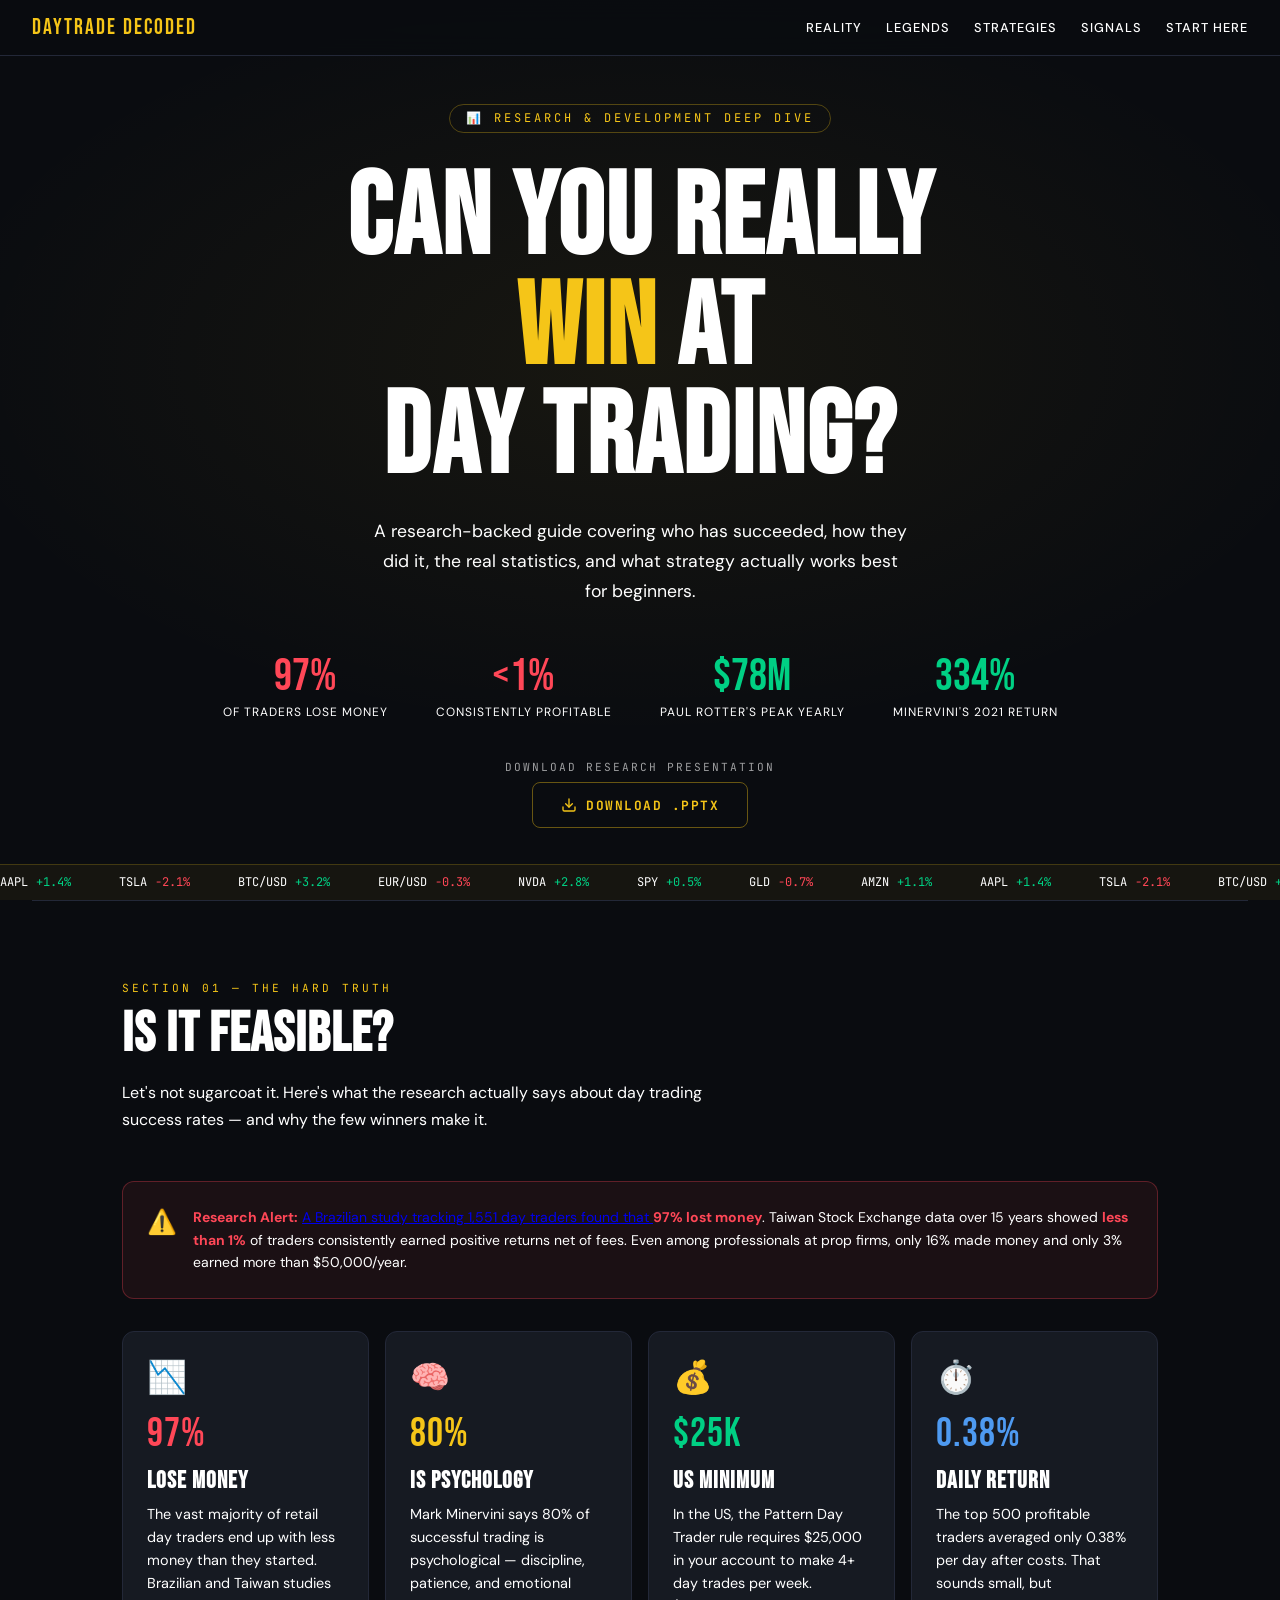
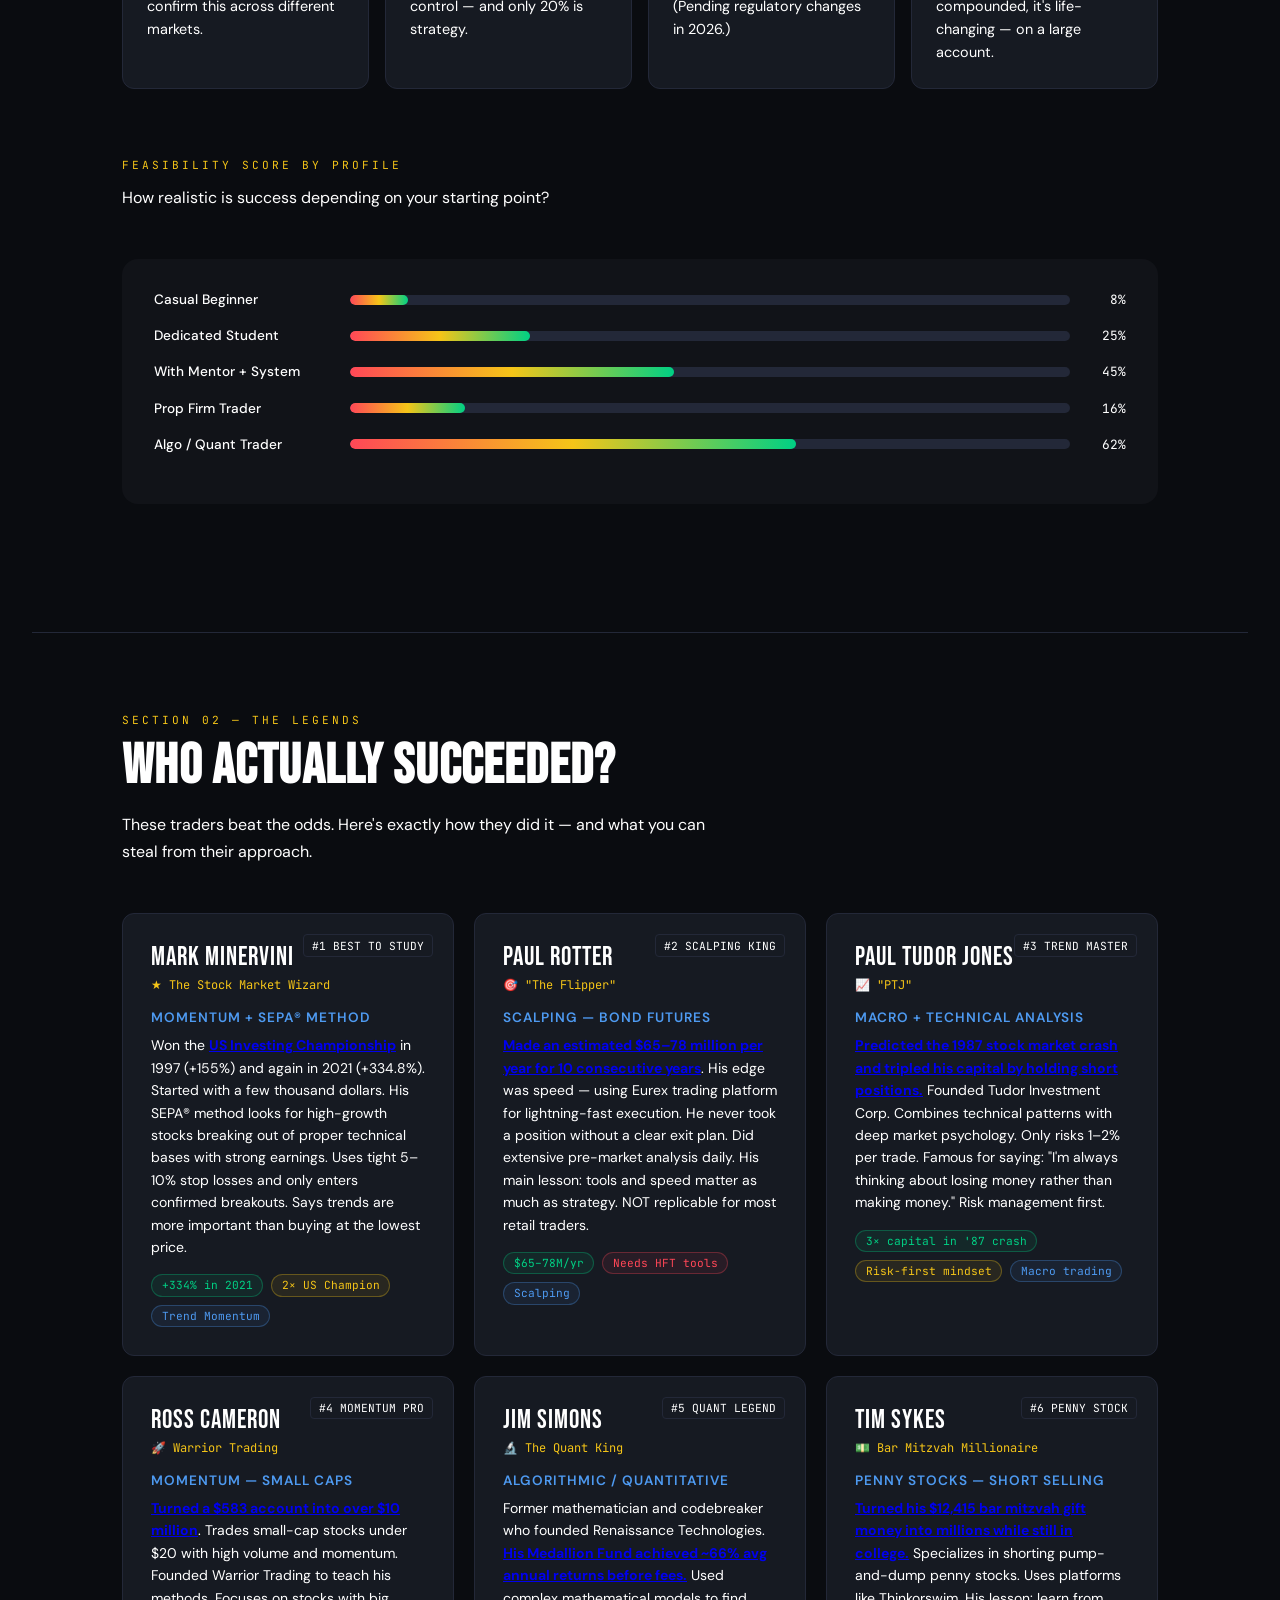
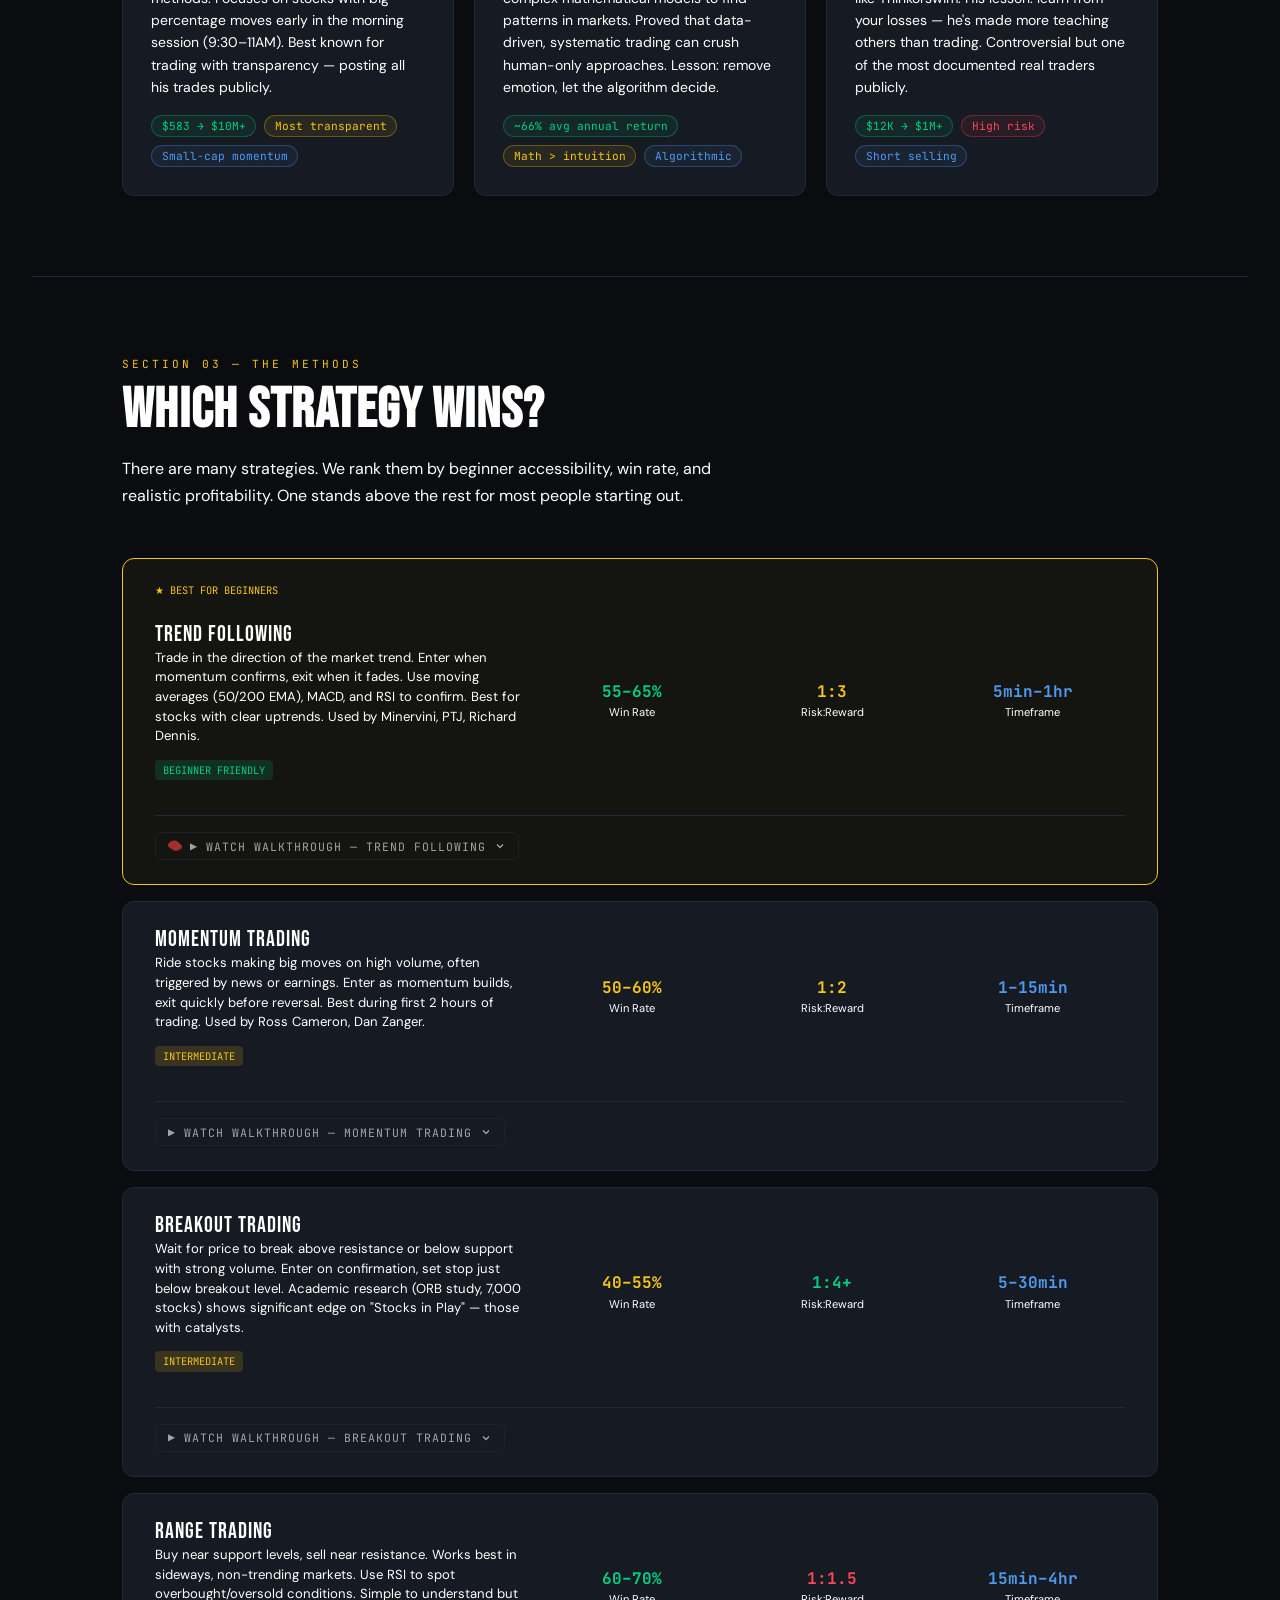
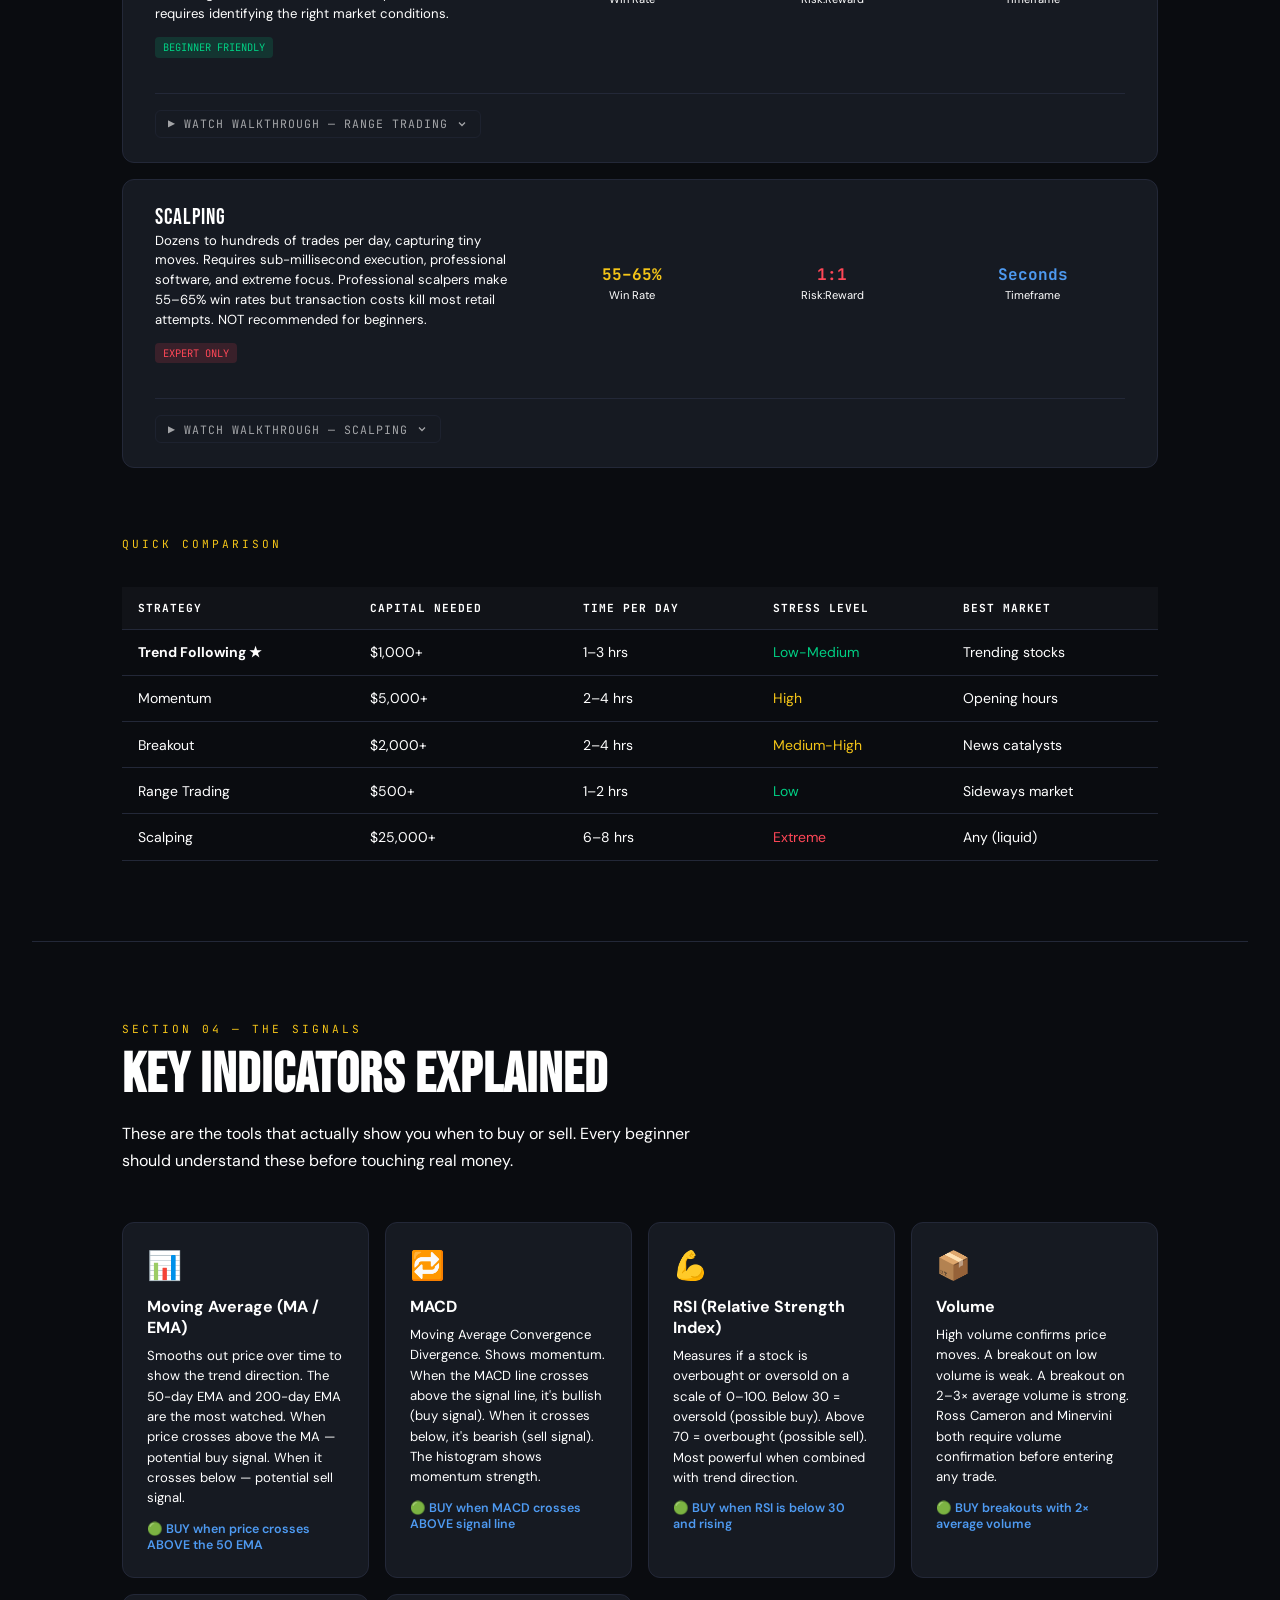
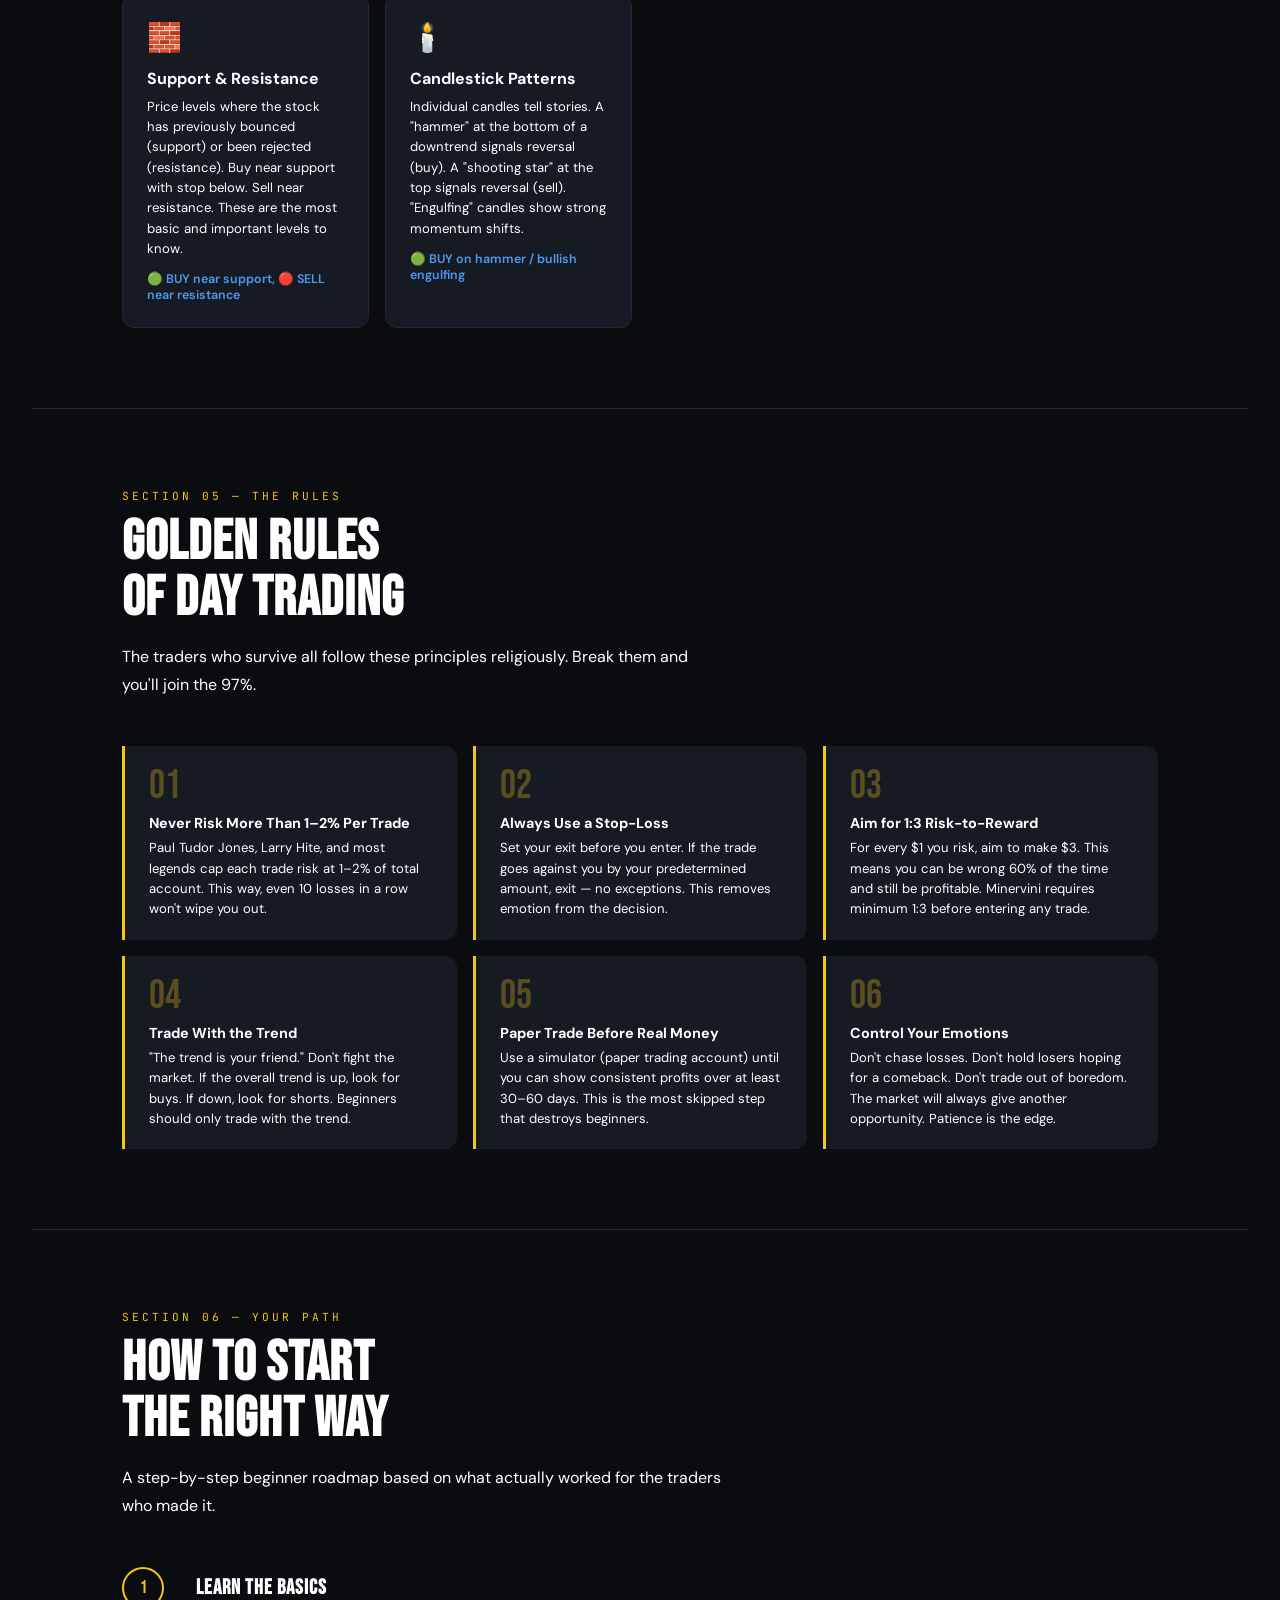
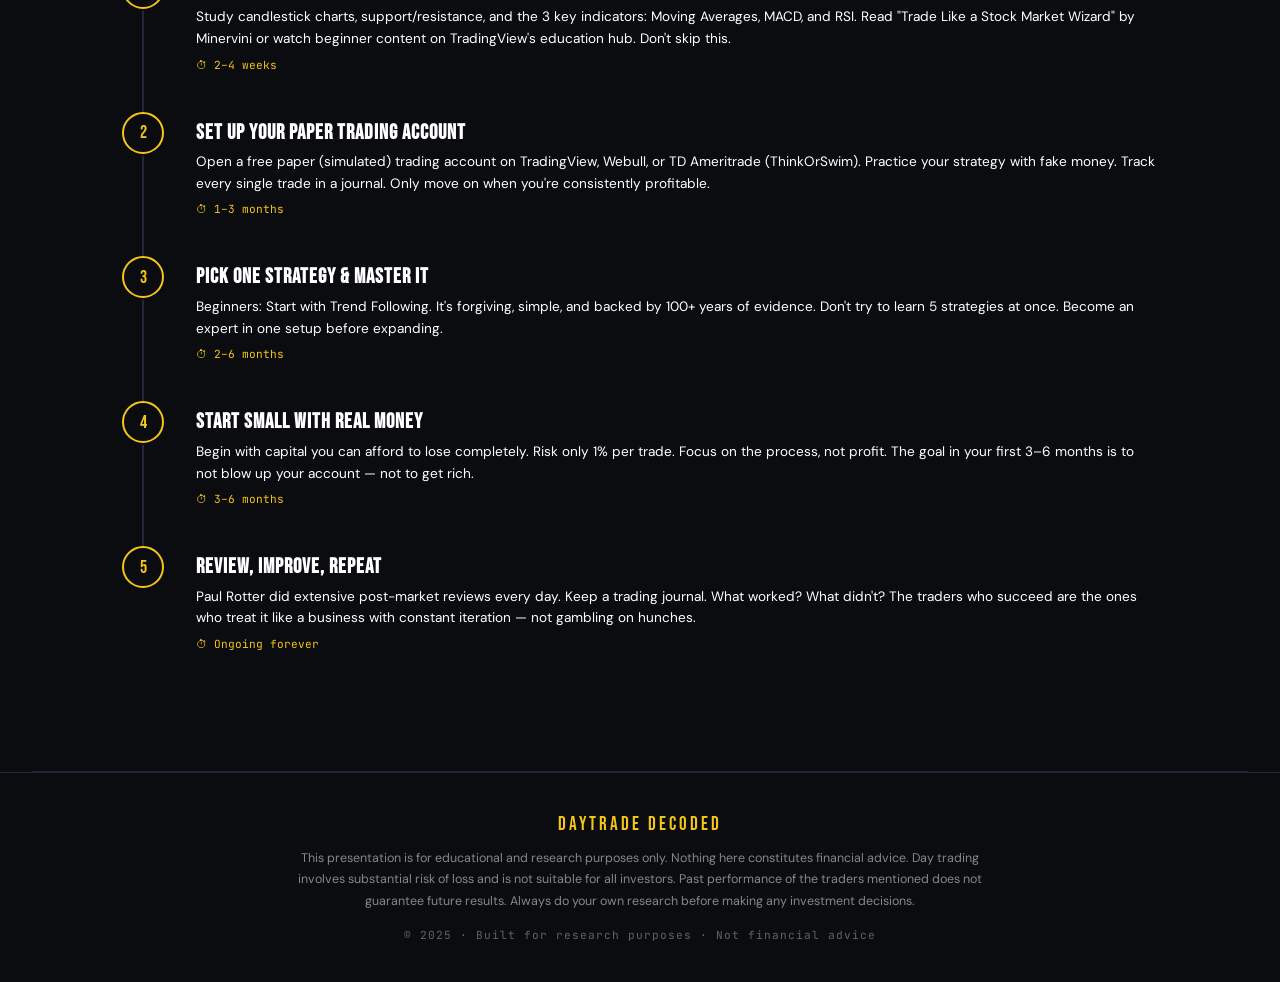
==== index.html @ 3d247b7c "Rename daytrading_presentation.html to index.html" ====
<!DOCTYPE html>
<html lang="en">
<head>
<meta charset="UTF-8">
<meta name="viewport" content="width=device-width, initial-scale=1.0">
<title>Day Trading: Research, Reality & Strategy</title>
<link href="https://fonts.googleapis.com/css2?family=Bebas+Neue&family=DM+Sans:wght@300;400;500;700&family=JetBrains+Mono:wght@400;700&display=swap" rel="stylesheet">
<link rel="stylesheet" href="daytrading_presentation.css">

</head>
<body>

<nav>
  <div class="nav-logo">DAYTRADE DECODED</div>
  <div class="nav-links">
    <a href="#reality">Reality</a>
    <a href="#traders">Legends</a>
    <a href="#strategies">Strategies</a>
    <a href="#signals">Signals</a>
    <a href="#roadmap">Start Here</a>
  </div>
</nav>

<!-- HERO -->
<div class="hero">
  <div class="hero-tag">📊 Research & Development Deep Dive</div>
  <h1>CAN YOU REALLY<br><span>WIN</span> AT<br>DAY TRADING?</h1>
  <p>A research-backed guide covering who has succeeded, how they did it, the real statistics, and what strategy actually works best for beginners.</p>
  <div class="hero-stats">
    <div class="hero-stat">
      <div class="number bad">97%</div>
      <div class="label">of traders lose money</div>
    </div>
    <div class="hero-stat">
      <div class="number bad">&lt;1%</div>
      <div class="label">consistently profitable</div>
    </div>
    <div class="hero-stat">
      <div class="number good">$78M</div>
      <div class="label">Paul Rotter's peak yearly</div>
    </div>
    <div class="hero-stat">
      <div class="number good">334%</div>
      <div class="label">Minervini's 2021 return</div>
    </div>
  </div>

  <div class="hero-download-wrap">
    <div class="dl-label">Download Research Presentation</div>
      <a class="btn-download" href="presentation/DayTrading_Research_Presentation.pptx">     
         <svg width="16" height="16" viewBox="0 0 24 24" fill="none" stroke="currentColor" stroke-width="2" stroke-linecap="round" stroke-linejoin="round"><path d="M21 15v4a2 2 0 0 1-2 2H5a2 2 0 0 1-2-2v-4"/><polyline points="7 10 12 15 17 10"/><line x1="12" y1="15" x2="12" y2="3"/></svg>
      Download .pptx
    </a>
  </div>
  <div class="ticker-bar">
    <div class="ticker-inner">
      <span class="ticker-item">AAPL <span class="up">+1.4%</span></span>
      <span class="ticker-item">TSLA <span class="dn">-2.1%</span></span>
      <span class="ticker-item">BTC/USD <span class="up">+3.2%</span></span>
      <span class="ticker-item">EUR/USD <span class="dn">-0.3%</span></span>
      <span class="ticker-item">NVDA <span class="up">+2.8%</span></span>
      <span class="ticker-item">SPY <span class="up">+0.5%</span></span>
      <span class="ticker-item">GLD <span class="dn">-0.7%</span></span>
      <span class="ticker-item">AMZN <span class="up">+1.1%</span></span>
      <!-- repeat for seamless scroll -->
      <span class="ticker-item">AAPL <span class="up">+1.4%</span></span>
      <span class="ticker-item">TSLA <span class="dn">-2.1%</span></span>
      <span class="ticker-item">BTC/USD <span class="up">+3.2%</span></span>
      <span class="ticker-item">EUR/USD <span class="dn">-0.3%</span></span>
      <span class="ticker-item">NVDA <span class="up">+2.8%</span></span>
      <span class="ticker-item">SPY <span class="up">+0.5%</span></span>
      <span class="ticker-item">GLD <span class="dn">-0.7%</span></span>
      <span class="ticker-item">AMZN <span class="up">+1.1%</span></span>
    </div>
  </div>
</div>

<hr class="divider">

<!-- REALITY CHECK -->
<section id="reality">
  <div class="section-label">Section 01 — The Hard Truth</div>
  <h2 class="section-title">IS IT FEASIBLE?</h2>
  <p class="section-sub">Let's not sugarcoat it. Here's what the research actually says about day trading success rates — and why the few winners make it.</p>

  <div class="warning-box reveal">
    <div class="warn-icon">⚠️</div>
    <p><strong>Research Alert:</strong> <a href="https://papers.ssrn.com/sol3/papers.cfm?abstract_id=3423101"> A Brazilian study tracking 1,551 day traders found that </a><strong>97% lost money</strong>. Taiwan Stock Exchange data over 15 years showed <strong>less than 1%</strong> of traders consistently earned positive returns net of fees. Even among professionals at prop firms, only 16% made money and only 3% earned more than $50,000/year.</p>
  </div>

  <div class="reality-grid reveal">
    <div class="reality-card">
      <div class="card-icon">📉</div>
      <span class="accent-num" style="color:var(--red)">97%</span>
      <h3>Lose Money</h3>
      <p>The vast majority of retail day traders end up with less money than they started. Brazilian and Taiwan studies confirm this across different markets.</p>
    </div>
    <div class="reality-card">
      <div class="card-icon">🧠</div>
      <span class="accent-num" style="color:var(--accent)">80%</span>
      <h3>Is Psychology</h3>
      <p>Mark Minervini says 80% of successful trading is psychological — discipline, patience, and emotional control — and only 20% is strategy.</p>
    </div>
    <div class="reality-card">
      <div class="card-icon">💰</div>
      <span class="accent-num" style="color:var(--green)">$25K</span>
      <h3>US Minimum</h3>
      <p>In the US, the Pattern Day Trader rule requires $25,000 in your account to make 4+ day trades per week. (Pending regulatory changes in 2026.)</p>
    </div>
    <div class="reality-card">
      <div class="card-icon">⏱️</div>
      <span class="accent-num" style="color:var(--blue)">0.38%</span>
      <h3>Daily Return</h3>
      <p>The top 500 profitable traders averaged only 0.38% per day after costs. That sounds small, but compounded, it's life-changing — on a large account.</p>
    </div>
  </div>

  <br>
  <div class="section-label" style="margin-top:3rem">Feasibility Score by Profile</div>
  <p class="section-sub">How realistic is success depending on your starting point?</p>
  <div class="feasibility-section reveal">
    <div class="feasibility-row">
      <div class="feasibility-label">Casual Beginner</div>
      <div class="feasibility-bar-bg"><div class="feasibility-bar-fill" style="width:8%"></div></div>
      <div class="feasibility-pct">8%</div>
    </div>
    <div class="feasibility-row">
      <div class="feasibility-label">Dedicated Student</div>
      <div class="feasibility-bar-bg"><div class="feasibility-bar-fill" style="width:25%"></div></div>
      <div class="feasibility-pct">25%</div>
    </div>
    <div class="feasibility-row">
      <div class="feasibility-label">With Mentor + System</div>
      <div class="feasibility-bar-bg"><div class="feasibility-bar-fill" style="width:45%"></div></div>
      <div class="feasibility-pct">45%</div>
    </div>
    <div class="feasibility-row">
      <div class="feasibility-label">Prop Firm Trader</div>
      <div class="feasibility-bar-bg"><div class="feasibility-bar-fill" style="width:16%"></div></div>
      <div class="feasibility-pct">16%</div>
    </div>
    <div class="feasibility-row">
      <div class="feasibility-label">Algo / Quant Trader</div>
      <div class="feasibility-bar-bg"><div class="feasibility-bar-fill" style="width:62%"></div></div>
      <div class="feasibility-pct">62%</div>
    </div>
  </div>
</section>

<hr class="divider">

<!-- FAMOUS TRADERS -->
<section id="traders">
  <div class="section-label">Section 02 — The Legends</div>
  <h2 class="section-title">WHO ACTUALLY SUCCEEDED?</h2>
  <p class="section-sub">These traders beat the odds. Here's exactly how they did it — and what you can steal from their approach.</p>

  <div class="traders-grid">

    <div class="trader-card reveal">
      <div class="trader-rank">#1 BEST TO STUDY</div>
      <div class="trader-name">MARK MINERVINI</div>
      <div class="trader-nick">★ The Stock Market Wizard</div>
      <div class="trader-strategy">Momentum + SEPA® Method</div>
      <p>Won the <a href="https://www.daytrading.com/mark-minervini-momentum-strategies"><strong>US Investing Championship</strong></a> in 1997 (+155%) and again in 2021 (+334.8%). Started with a few thousand dollars. His SEPA® method looks for high-growth stocks breaking out of proper technical bases with strong earnings. Uses tight 5–10% stop losses and only enters confirmed breakouts. Says trends are more important than buying at the lowest price.</p>
      <div class="trader-stat">
        <span class="chip green">+334% in 2021</span>
        <span class="chip yellow">2× US Champion</span>
        <span class="chip blue">Trend Momentum</span>
      </div>
    </div>

    <div class="trader-card reveal">
      <div class="trader-rank">#2 SCALPING KING</div>
      <div class="trader-name">PAUL ROTTER</div>
      <div class="trader-nick">🎯 "The Flipper"</div>
      <div class="trader-strategy">Scalping — Bond Futures</div>
      <p><a href="https://fbs.eu/en/analytics/guidebooks/scalping-62/"><strong>Made an estimated $65–78 million per year for 10 consecutive years</strong></a>. His edge was speed — using Eurex trading platform for lightning-fast execution. He never took a position without a clear exit plan. Did extensive pre-market analysis daily. His main lesson: tools and speed matter as much as strategy. NOT replicable for most retail traders.</p>
      <div class="trader-stat">
        <span class="chip green">$65–78M/yr</span>
        <span class="chip red">Needs HFT tools</span>
        <span class="chip blue">Scalping</span>
      </div>
    </div>

    <div class="trader-card reveal">
      <div class="trader-rank">#3 TREND MASTER</div>
      <div class="trader-name">PAUL TUDOR JONES</div>
      <div class="trader-nick">📈 "PTJ"</div>
      <div class="trader-strategy">Macro + Technical Analysis</div>
      <p><a href="https://www.fool.com/investing/2025/10/21/billionaire-paul-tudor-jones-surge-ai-stocks/"><strong>Predicted the 1987 stock market crash and tripled his capital by holding short positions.</strong></a> Founded Tudor Investment Corp. Combines technical patterns with deep market psychology. Only risks 1–2% per trade. Famous for saying: "I'm always thinking about losing money rather than making money." Risk management first.</p>
      <div class="trader-stat">
        <span class="chip green">3× capital in '87 crash</span>
        <span class="chip yellow">Risk-first mindset</span>
        <span class="chip blue">Macro trading</span>
      </div>
    </div>

    <div class="trader-card reveal">
      <div class="trader-rank">#4 MOMENTUM PRO</div>
      <div class="trader-name">ROSS CAMERON</div>
      <div class="trader-nick">🚀 Warrior Trading</div>
      <div class="trader-strategy">Momentum — Small Caps</div>
      <p><a href="https://www.entrepreneur.com/money-finance/how-i-turned-583-into-10-million-by-day-trading/456246"><strong>Turned a $583 account into over $10 million</strong></a>. Trades small-cap stocks under $20 with high volume and momentum. Founded Warrior Trading to teach his methods. Focuses on stocks with big percentage moves early in the morning session (9:30–11AM). Best known for trading with transparency — posting all his trades publicly.</p>
      <div class="trader-stat">
        <span class="chip green">$583 → $10M+</span>
        <span class="chip yellow">Most transparent</span>
        <span class="chip blue">Small-cap momentum</span>
      </div>
    </div>

    <div class="trader-card reveal">
      <div class="trader-rank">#5 QUANT LEGEND</div>
      <div class="trader-name">JIM SIMONS</div>
      <div class="trader-nick">🔬 The Quant King</div>
      <div class="trader-strategy">Algorithmic / Quantitative</div>
      <p>Former mathematician and codebreaker who founded Renaissance Technologies. <a href="https://www.quantifiedstrategies.com/jim-simons/"><strong>His Medallion Fund achieved ~66% avg annual returns before fees.</strong></a> Used complex mathematical models to find patterns in markets. Proved that data-driven, systematic trading can crush human-only approaches. Lesson: remove emotion, let the algorithm decide.</p>
      <div class="trader-stat">
        <span class="chip green">~66% avg annual return</span>
        <span class="chip yellow">Math > intuition</span>
        <span class="chip blue">Algorithmic</span>
      </div>
    </div>

    <div class="trader-card reveal">
      <div class="trader-rank">#6 PENNY STOCK</div>
      <div class="trader-name">TIM SYKES</div>
      <div class="trader-nick">💵 Bar Mitzvah Millionaire</div>
      <div class="trader-strategy">Penny Stocks — Short Selling</div>
      <p><a href="https://banyanhill.com/expert/tim-sykes/"><strong>Turned his $12,415 bar mitzvah gift money into millions while still in college.</strong></a> Specializes in shorting pump-and-dump penny stocks. Uses platforms like Thinkorswim. His lesson: learn from your losses — he's made more teaching others than trading. Controversial but one of the most documented real traders publicly.</p>
      <div class="trader-stat">
        <span class="chip green">$12K → $1M+</span>
        <span class="chip red">High risk</span>
        <span class="chip blue">Short selling</span>
      </div>
    </div>

  </div>
</section>

<hr class="divider">

<section id="strategies">
  <div class="section-label">Section 03 — The Methods</div>
  <h2 class="section-title">WHICH STRATEGY WINS?</h2>
  <p class="section-sub">There are many strategies. We rank them by beginner accessibility, win rate, and realistic profitability. One stands above the rest for most people starting out.</p>
 
  <div class="strategies-list">
 
    <!-- TREND FOLLOWING -->
    <div class="strategy-row best reveal">
      <div class="strat-cols">
        <div>
          <div class="strategy-name">TREND FOLLOWING</div>
          <div class="strategy-desc">Trade in the direction of the market trend. Enter when momentum confirms, exit when it fades. Use moving averages (50/200 EMA), MACD, and RSI to confirm. Best for stocks with clear uptrends. Used by Minervini, PTJ, Richard Dennis.</div>
          <div style="margin-top:0.75rem"><span class="diff easy">BEGINNER FRIENDLY</span></div>
        </div>
        <div class="strat-meta">
          <div class="meta-val" style="color:var(--green)">55–65%</div>
          <div class="meta-label">Win Rate</div>
        </div>
        <div class="strat-meta">
          <div class="meta-val" style="color:var(--accent)">1:3</div>
          <div class="meta-label">Risk:Reward</div>
        </div>
        <div class="strat-meta">
          <div class="meta-val" style="color:var(--blue)">5min–1hr</div>
          <div class="meta-label">Timeframe</div>
        </div>
      </div>
      <div class="yt-wrap">
        <button class="yt-toggle" onclick="toggleYT(this)">
          <svg width="14" height="14" viewBox="0 0 24 24" fill="#ff4444"><path d="M19.59 6.69a4.83 4.83 0 0 1-3.77-2.73 12.14 12.14 0 0 0-10.72 0A4.82 4.82 0 0 1 1.33 6.69C.1 8.27-.35 10.17.3 12S2.55 15.5 4.5 16.3a4.83 4.83 0 0 1 3.77 2.73 12.14 12.14 0 0 0 10.72 0 4.82 4.82 0 0 1 3.77-2.73C23.9 15.72 24.35 13.83 23.7 12s-2.25-3.5-4.11-4.31z"/></svg>
          <!-- swap out the real YouTube icon for a simple triangle -->
          <svg width="12" height="12" viewBox="0 0 24 24" fill="currentColor" style="display:none"></svg>
          ▶ Watch Walkthrough — Trend Following
          <svg class="yt-arrow" width="12" height="12" viewBox="0 0 24 24" fill="none" stroke="currentColor" stroke-width="2.5"><polyline points="6 9 12 15 18 9"/></svg>
        </button>
        <div class="yt-embed-box" data-src="https://www.youtube.com/embed/rf_EQvubKlk?si=Og_Wjf1F84je7rqa">
          <div class="yt-placeholder">
            <div class="yt-play-icon">
              <svg width="22" height="22" viewBox="0 0 24 24" fill="#ff4444"><polygon points="5 3 19 12 5 21 5 3"/></svg>
            </div>
          </div>
        </div>
      </div>
    </div>
 
    <!-- MOMENTUM TRADING -->
    <div class="strategy-row reveal">
      <div class="strat-cols">
        <div>
          <div class="strategy-name">MOMENTUM TRADING</div>
          <div class="strategy-desc">Ride stocks making big moves on high volume, often triggered by news or earnings. Enter as momentum builds, exit quickly before reversal. Best during first 2 hours of trading. Used by Ross Cameron, Dan Zanger.</div>
          <div style="margin-top:0.75rem"><span class="diff medium">INTERMEDIATE</span></div>
        </div>
        <div class="strat-meta">
          <div class="meta-val" style="color:var(--accent)">50–60%</div>
          <div class="meta-label">Win Rate</div>
        </div>
        <div class="strat-meta">
          <div class="meta-val" style="color:var(--accent)">1:2</div>
          <div class="meta-label">Risk:Reward</div>
        </div>
        <div class="strat-meta">
          <div class="meta-val" style="color:var(--blue)">1–15min</div>
          <div class="meta-label">Timeframe</div>
        </div>
      </div>
      <div class="yt-wrap">
        <button class="yt-toggle" onclick="toggleYT(this)">
          ▶ Watch Walkthrough — Momentum Trading
          <svg class="yt-arrow" width="12" height="12" viewBox="0 0 24 24" fill="none" stroke="currentColor" stroke-width="2.5"><polyline points="6 9 12 15 18 9"/></svg>
        </button>
        <div class="yt-embed-box" data-src="https://www.youtube.com/embed/TNVIspG7rKo?si=xnqT_BEHYGAkOzej">
          <div class="yt-placeholder">
            <div class="yt-play-icon">
              <svg width="22" height="22" viewBox="0 0 24 24" fill="#ff4444"><polygon points="5 3 19 12 5 21 5 3"/></svg>
            </div>
          </div>
        </div>
      </div>
    </div>
 
    <!-- BREAKOUT TRADING -->
    <div class="strategy-row reveal">
      <div class="strat-cols">
        <div>
          <div class="strategy-name">BREAKOUT TRADING</div>
          <div class="strategy-desc">Wait for price to break above resistance or below support with strong volume. Enter on confirmation, set stop just below breakout level. Academic research (ORB study, 7,000 stocks) shows significant edge on "Stocks in Play" — those with catalysts.</div>
          <div style="margin-top:0.75rem"><span class="diff medium">INTERMEDIATE</span></div>
        </div>
        <div class="strat-meta">
          <div class="meta-val" style="color:var(--accent)">40–55%</div>
          <div class="meta-label">Win Rate</div>
        </div>
        <div class="strat-meta">
          <div class="meta-val" style="color:var(--green)">1:4+</div>
          <div class="meta-label">Risk:Reward</div>
        </div>
        <div class="strat-meta">
          <div class="meta-val" style="color:var(--blue)">5–30min</div>
          <div class="meta-label">Timeframe</div>
        </div>
      </div>
      <div class="yt-wrap">
        <button class="yt-toggle" onclick="toggleYT(this)">
          ▶ Watch Walkthrough — Breakout Trading
          <svg class="yt-arrow" width="12" height="12" viewBox="0 0 24 24" fill="none" stroke="currentColor" stroke-width="2.5"><polyline points="6 9 12 15 18 9"/></svg>
        </button>
        <div class="yt-embed-box" data-src="https://www.youtube.com/embed/kytIBc69H7A?si=QFy_8zkk1UDcNs0u">
          <div class="yt-placeholder">
            <div class="yt-play-icon">
              <svg width="22" height="22" viewBox="0 0 24 24" fill="#ff4444"><polygon points="5 3 19 12 5 21 5 3"/></svg>
            </div>          
          </div>
        </div>
      </div>
    </div>
 
    <!-- RANGE TRADING -->
    <div class="strategy-row reveal">
      <div class="strat-cols">
        <div>
          <div class="strategy-name">RANGE TRADING</div>
          <div class="strategy-desc">Buy near support levels, sell near resistance. Works best in sideways, non-trending markets. Use RSI to spot overbought/oversold conditions. Simple to understand but requires identifying the right market conditions.</div>
          <div style="margin-top:0.75rem"><span class="diff easy">BEGINNER FRIENDLY</span></div>
        </div>
        <div class="strat-meta">
          <div class="meta-val" style="color:var(--green)">60–70%</div>
          <div class="meta-label">Win Rate</div>
        </div>
        <div class="strat-meta">
          <div class="meta-val" style="color:var(--red)">1:1.5</div>
          <div class="meta-label">Risk:Reward</div>
        </div>
        <div class="strat-meta">
          <div class="meta-val" style="color:var(--blue)">15min–4hr</div>
          <div class="meta-label">Timeframe</div>
        </div>
      </div>
      <div class="yt-wrap">
        <button class="yt-toggle" onclick="toggleYT(this)">
          ▶ Watch Walkthrough — Range Trading
          <svg class="yt-arrow" width="12" height="12" viewBox="0 0 24 24" fill="none" stroke="currentColor" stroke-width="2.5"><polyline points="6 9 12 15 18 9"/></svg>
        </button>
        <div class="yt-embed-box" data-src="https://www.youtube.com/embed/8-x2S8owxYQ?si=R2yU9gqV7wIEx-r3">
          <div class="yt-placeholder">
            <div class="yt-play-icon">
              <svg width="22" height="22" viewBox="0 0 24 24" fill="#ff4444"><polygon points="5 3 19 12 5 21 5 3"/></svg>
            </div>
          </div>
        </div>
      </div>
    </div>
 
    <!-- SCALPING -->
    <div class="strategy-row reveal">
      <div class="strat-cols">
        <div>
          <div class="strategy-name">SCALPING</div>
          <div class="strategy-desc">Dozens to hundreds of trades per day, capturing tiny moves. Requires sub-millisecond execution, professional software, and extreme focus. Professional scalpers make 55–65% win rates but transaction costs kill most retail attempts. NOT recommended for beginners.</div>
          <div style="margin-top:0.75rem"><span class="diff hard">EXPERT ONLY</span></div>
        </div>
        <div class="strat-meta">
          <div class="meta-val" style="color:var(--accent)">55–65%</div>
          <div class="meta-label">Win Rate</div>
        </div>
        <div class="strat-meta">
          <div class="meta-val" style="color:var(--red)">1:1</div>
          <div class="meta-label">Risk:Reward</div>
        </div>
        <div class="strat-meta">
          <div class="meta-val" style="color:var(--blue)">Seconds</div>
          <div class="meta-label">Timeframe</div>
        </div>
      </div>
      <div class="yt-wrap">
        <button class="yt-toggle" onclick="toggleYT(this)">
          ▶ Watch Walkthrough — Scalping
          <svg class="yt-arrow" width="12" height="12" viewBox="0 0 24 24" fill="none" stroke="currentColor" stroke-width="2.5"><polyline points="6 9 12 15 18 9"/></svg>
        </button>
        <div class="yt-embed-box" data-src="https://www.youtube.com/embed/p1W8Mjl4kWs?si=zBuRD8LUNzyycA9E">
          <div class="yt-placeholder">
            <div class="yt-play-icon">
              <svg width="22" height="22" viewBox="0 0 24 24" fill="#ff4444"><polygon points="5 3 19 12 5 21 5 3"/></svg>
            </div>
          </div>
        </div>
      </div>
    </div>
 
  </div>

 <!-- Comparison table -->

<br>
<div class="section-label" style="margin-top:3rem">Quick Comparison</div>
<div style="overflow-x: auto; -webkit-overflow-scrolling: touch;">
  <table class="comparison-table reveal" style="min-width: 600px;">
    <thead>
      <tr>
        <th>Strategy</th>
        <th>Capital Needed</th>
        <th>Time per Day</th>
        <th>Stress Level</th>
        <th>Best Market</th>
      </tr>
    </thead>
    <tbody>
      <tr>
        <td><strong>Trend Following ★</strong></td>
        <td>$1,000+</td>
        <td>1–3 hrs</td>
        <td style="color:var(--green)">Low-Medium</td>
        <td>Trending stocks</td>
      </tr>
      <tr>
        <td>Momentum</td>
        <td>$5,000+</td>
        <td>2–4 hrs</td>
        <td style="color:var(--accent)">High</td>
        <td>Opening hours</td>
      </tr>
      <tr>
        <td>Breakout</td>
        <td>$2,000+</td>
        <td>2–4 hrs</td>
        <td style="color:var(--accent)">Medium-High</td>
        <td>News catalysts</td>
      </tr>
      <tr>
        <td>Range Trading</td>
        <td>$500+</td>
        <td>1–2 hrs</td>
        <td style="color:var(--green)">Low</td>
        <td>Sideways market</td>
      </tr>
      <tr>
        <td>Scalping</td>
        <td>$25,000+</td>
        <td>6–8 hrs</td>
        <td style="color:var(--red)">Extreme</td>
        <td>Any (liquid)</td>
      </tr>
    </tbody>
  </table>
</div>
</section>
<hr class="divider">

<!-- INDICATORS -->
<section id="signals">
  <div class="section-label">Section 04 — The Signals</div>
  <h2 class="section-title">KEY INDICATORS EXPLAINED</h2>
  <p class="section-sub">These are the tools that actually show you when to buy or sell. Every beginner should understand these before touching real money.</p>

  <div class="indicators-grid">
    <div class="indicator-card reveal">
      <div class="ind-icon">📊</div>
      <h3>Moving Average (MA / EMA)</h3>
      <p>Smooths out price over time to show the trend direction. The 50-day EMA and 200-day EMA are the most watched. When price crosses above the MA — potential buy signal. When it crosses below — potential sell signal.</p>
      <div class="ind-use">🟢 BUY when price crosses ABOVE the 50 EMA</div>
    </div>
    <div class="indicator-card reveal">
      <div class="ind-icon">🔁</div>
      <h3>MACD</h3>
      <p>Moving Average Convergence Divergence. Shows momentum. When the MACD line crosses above the signal line, it's bullish (buy signal). When it crosses below, it's bearish (sell signal). The histogram shows momentum strength.</p>
      <div class="ind-use">🟢 BUY when MACD crosses ABOVE signal line</div>
    </div>
    <div class="indicator-card reveal">
      <div class="ind-icon">💪</div>
      <h3>RSI (Relative Strength Index)</h3>
      <p>Measures if a stock is overbought or oversold on a scale of 0–100. Below 30 = oversold (possible buy). Above 70 = overbought (possible sell). Most powerful when combined with trend direction.</p>
      <div class="ind-use">🟢 BUY when RSI is below 30 and rising</div>
    </div>
    <div class="indicator-card reveal">
      <div class="ind-icon">📦</div>
      <h3>Volume</h3>
      <p>High volume confirms price moves. A breakout on low volume is weak. A breakout on 2–3× average volume is strong. Ross Cameron and Minervini both require volume confirmation before entering any trade.</p>
      <div class="ind-use">🟢 BUY breakouts with 2× average volume</div>
    </div>
    <div class="indicator-card reveal">
      <div class="ind-icon">🧱</div>
      <h3>Support & Resistance</h3>
      <p>Price levels where the stock has previously bounced (support) or been rejected (resistance). Buy near support with stop below. Sell near resistance. These are the most basic and important levels to know.</p>
      <div class="ind-use">🟢 BUY near support, 🔴 SELL near resistance</div>
    </div>
    <div class="indicator-card reveal">
      <div class="ind-icon">🕯️</div>
      <h3>Candlestick Patterns</h3>
      <p>Individual candles tell stories. A "hammer" at the bottom of a downtrend signals reversal (buy). A "shooting star" at the top signals reversal (sell). "Engulfing" candles show strong momentum shifts.</p>
      <div class="ind-use">🟢 BUY on hammer / bullish engulfing</div>
    </div>
  </div>
</section>

<hr class="divider">

<!-- GOLDEN RULES -->
<section>
  <div class="section-label">Section 05 — The Rules</div>
  <h2 class="section-title">GOLDEN RULES<br>OF DAY TRADING</h2>
  <p class="section-sub">The traders who survive all follow these principles religiously. Break them and you'll join the 97%.</p>

  <div class="rules-grid">
    <div class="rule-card reveal">
      <div class="rule-num">01</div>
      <h3>Never Risk More Than 1–2% Per Trade</h3>
      <p>Paul Tudor Jones, Larry Hite, and most legends cap each trade risk at 1–2% of total account. This way, even 10 losses in a row won't wipe you out.</p>
    </div>
    <div class="rule-card reveal">
      <div class="rule-num">02</div>
      <h3>Always Use a Stop-Loss</h3>
      <p>Set your exit before you enter. If the trade goes against you by your predetermined amount, exit — no exceptions. This removes emotion from the decision.</p>
    </div>
    <div class="rule-card reveal">
      <div class="rule-num">03</div>
      <h3>Aim for 1:3 Risk-to-Reward</h3>
      <p>For every $1 you risk, aim to make $3. This means you can be wrong 60% of the time and still be profitable. Minervini requires minimum 1:3 before entering any trade.</p>
    </div>
    <div class="rule-card reveal">
      <div class="rule-num">04</div>
      <h3>Trade With the Trend</h3>
      <p>"The trend is your friend." Don't fight the market. If the overall trend is up, look for buys. If down, look for shorts. Beginners should only trade with the trend.</p>
    </div>
    <div class="rule-card reveal">
      <div class="rule-num">05</div>
      <h3>Paper Trade Before Real Money</h3>
      <p>Use a simulator (paper trading account) until you can show consistent profits over at least 30–60 days. This is the most skipped step that destroys beginners.</p>
    </div>
    <div class="rule-card reveal">
      <div class="rule-num">06</div>
      <h3>Control Your Emotions</h3>
      <p>Don't chase losses. Don't hold losers hoping for a comeback. Don't trade out of boredom. The market will always give another opportunity. Patience is the edge.</p>
    </div>
  </div>
</section>

<hr class="divider">

<!-- ROADMAP -->
<section id="roadmap">
  <div class="section-label">Section 06 — Your Path</div>
  <h2 class="section-title">HOW TO START<br>THE RIGHT WAY</h2>
  <p class="section-sub">A step-by-step beginner roadmap based on what actually worked for the traders who made it.</p>

  <div class="roadmap">
    <div class="roadmap-step reveal">
      <div class="step-circle">1</div>
      <div class="step-content">
        <h3>LEARN THE BASICS</h3>
        <p>Study candlestick charts, support/resistance, and the 3 key indicators: Moving Averages, MACD, and RSI. Read "Trade Like a Stock Market Wizard" by Minervini or watch beginner content on TradingView's education hub. Don't skip this.</p>
        <div class="step-duration">⏱ 2–4 weeks</div>
      </div>
    </div>
    <div class="roadmap-step reveal">
      <div class="step-circle">2</div>
      <div class="step-content">
        <h3>SET UP YOUR PAPER TRADING ACCOUNT</h3>
        <p>Open a free paper (simulated) trading account on TradingView, Webull, or TD Ameritrade (ThinkOrSwim). Practice your strategy with fake money. Track every single trade in a journal. Only move on when you're consistently profitable.</p>
        <div class="step-duration">⏱ 1–3 months</div>
      </div>
    </div>
    <div class="roadmap-step reveal">
      <div class="step-circle">3</div>
      <div class="step-content">
        <h3>PICK ONE STRATEGY & MASTER IT</h3>
        <p>Beginners: Start with Trend Following. It's forgiving, simple, and backed by 100+ years of evidence. Don't try to learn 5 strategies at once. Become an expert in one setup before expanding.</p>
        <div class="step-duration">⏱ 2–6 months</div>
      </div>
    </div>
    <div class="roadmap-step reveal">
      <div class="step-circle">4</div>
      <div class="step-content">
        <h3>START SMALL WITH REAL MONEY</h3>
        <p>Begin with capital you can afford to lose completely. Risk only 1% per trade. Focus on the process, not profit. The goal in your first 3–6 months is to not blow up your account — not to get rich.</p>
        <div class="step-duration">⏱ 3–6 months</div>
      </div>
    </div>
    <div class="roadmap-step reveal">
      <div class="step-circle">5</div>
      <div class="step-content">
        <h3>REVIEW, IMPROVE, REPEAT</h3>
        <p>Paul Rotter did extensive post-market reviews every day. Keep a trading journal. What worked? What didn't? The traders who succeed are the ones who treat it like a business with constant iteration — not gambling on hunches.</p>
        <div class="step-duration">⏱ Ongoing forever</div>
      </div>
    </div>
  </div>
</section>

<hr class="divider">

<!-- CTA
<section style="display:flex; justify-content:center;">
  <div class="cta-section reveal">
    <h2>READY TO PRACTICE?</h2>
    <p>The presentation gave you the theory. Now use the interactive Buy/Sell Signal Tool below to see these strategies in action with real simulated data — and practice reading signals before risking real money.</p>
    <a href="daytrading_signal_tool.html" class="btn" onclick="alert('Open the Signal Tool file to practice!')">Open Signal Tool →</a>
  </div>
</section> -->

 
<!-- FOOTER -->
<footer class="site-footer">
  <div class="footer-inner">
    <div class="footer-logo">DAYTRADE DECODED</div>
    <p class="footer-disclaimer">This presentation is for educational and research purposes only. Nothing here constitutes financial advice. Day trading involves substantial risk of loss and is not suitable for all investors. Past performance of the traders mentioned does not guarantee future results. Always do your own research before making any investment decisions.</p>
    <div class="footer-note">© 2025 · Built for research purposes · Not financial advice</div>
  </div>
</footer>

<!-- SCROLL TO TOP -->
<button id="scrollTopBtn" onclick="window.scrollTo({top:0,behavior:'smooth'})" title="Back to top">
  <svg width="18" height="18" viewBox="0 0 24 24" fill="none" stroke="currentColor" stroke-width="2.5" stroke-linecap="round" stroke-linejoin="round"><polyline points="18 15 12 9 6 15"/></svg>
</button>
<script src="daytrading_presentation.js"></script>

</body>
</html>
---- daytrading_presentation.css ----
:root {
    --bg: #0a0c10;
    --surface: #111318;
    --card: #161a22;
    --border: #232838;
    --accent: #f5c518;
    --green: #00d084;
    --red: #ff4757;
    --blue: #4e9af1;
    --purple: #a855f7;
    --text: #ffffff;
    --muted: #ffffff;
    --font-display: 'Bebas Neue', sans-serif;
    --font-body: 'DM Sans', sans-serif;
    --font-mono: 'JetBrains Mono', monospace;
  }

  * { margin: 0; padding: 0; box-sizing: border-box; }

  html { scroll-behavior: smooth; }

  body {
    background: var(--bg);
    color: var(--text);
    font-family: var(--font-body);
    overflow-x: hidden;
  }

  /* NAV */
  nav {
    position: fixed; top: 0; width: 100%; z-index: 100;
    background: rgba(10,12,16,0.92);
    backdrop-filter: blur(12px);
    border-bottom: 1px solid var(--border);
    padding: 0 2rem;
    display: flex; align-items: center; justify-content: space-between;
    height: 56px;
  }
  .nav-logo { font-family: var(--font-display); font-size: 1.4rem; color: var(--accent); letter-spacing: 2px; }
  .nav-links { display: flex; gap: 1.5rem; }
  .nav-links a {
    color: var(--muted); text-decoration: none; font-size: 0.8rem;
    font-weight: 500; letter-spacing: 1px; text-transform: uppercase;
    transition: color 0.2s;
  }
  .nav-links a:hover { color: var(--accent); }

  /* HERO */
  .hero {
    min-height: 100vh;
    display: flex; flex-direction: column; justify-content: center; align-items: center;
    text-align: center;
    padding: 6rem 2rem 4rem;
    position: relative;
    overflow: hidden;
  }
  .hero::before {
    content: '';
    position: absolute; inset: 0;
    background: radial-gradient(ellipse 80% 60% at 50% 40%, rgba(245,197,24,0.06) 0%, transparent 70%);
    pointer-events: none;
  }
  .hero-tag {
    font-family: var(--font-mono); font-size: 0.75rem;
    color: var(--accent); letter-spacing: 3px; text-transform: uppercase;
    border: 1px solid rgba(245,197,24,0.3);
    padding: 0.35rem 1rem; border-radius: 100px;
    margin-bottom: 2rem;
    display: inline-block;
    animation: fadeUp 0.6s ease both;
  }
  .hero h1 {
    font-family: var(--font-display);
    font-size: clamp(3.5rem, 9vw, 8rem);
    line-height: 0.95;
    letter-spacing: 2px;
    margin-bottom: 1.5rem;
    animation: fadeUp 0.6s 0.1s ease both;
  }
  .hero h1 span { color: var(--accent); }
  .hero p {
    font-size: 1.1rem; color: var(--muted); max-width: 540px;
    line-height: 1.7; margin-bottom: 3rem;
    animation: fadeUp 0.6s 0.2s ease both;
  }
  .hero-stats {
    display: flex; gap: 3rem; flex-wrap: wrap; justify-content: center;
    animation: fadeUp 0.6s 0.3s ease both;
  }
  .hero-stat { text-align: center; }
  .hero-stat .number {
    font-family: var(--font-display); font-size: 2.8rem;
    line-height: 1;
  }
  .hero-stat .number.bad { color: var(--red); }
  .hero-stat .number.good { color: var(--green); }
  .hero-stat .label { font-size: 0.75rem; color: var(--muted); margin-top: 0.25rem; letter-spacing: 1px; text-transform: uppercase; }
  .ticker-bar {
    position: absolute; bottom: 0; left: 0; width: 100%;
    background: rgba(245,197,24,0.05);
    border-top: 1px solid rgba(245,197,24,0.2);
    overflow: hidden; padding: 0.6rem 0;
  }
  .ticker-inner {
    display: flex; gap: 3rem;
    animation: ticker 20s linear infinite;
    white-space: nowrap;
  }
  .ticker-item {
    font-family: var(--font-mono); font-size: 0.75rem;
    color: var(--muted); display: flex; gap: 0.5rem; align-items: center;
  }
  .ticker-item .up { color: var(--green); }
  .ticker-item .dn { color: var(--red); }

  /* SECTIONS */
  section {
    padding: 5rem 2rem;
    max-width: 1100px; margin: 0 auto;
  }
  .section-label {
    font-family: var(--font-mono); font-size: 0.7rem;
    color: var(--accent); letter-spacing: 3px; text-transform: uppercase;
    margin-bottom: 0.75rem;
  }
  .section-title {
    font-family: var(--font-display); font-size: clamp(2rem, 5vw, 3.5rem);
    letter-spacing: 1px; line-height: 1; margin-bottom: 1rem;
  }
  .section-sub { color: var(--muted); font-size: 1rem; line-height: 1.7; max-width: 600px; margin-bottom: 3rem; }

  /* REALITY CHECK */
  .reality-grid {
    display: grid; grid-template-columns: repeat(auto-fit, minmax(240px, 1fr));
    gap: 1rem;
  }
  .reality-card {
    background: var(--card);
    border: 1px solid var(--border);
    border-radius: 12px;
    padding: 1.5rem;
    position: relative;
    overflow: hidden;
    transition: transform 0.2s, border-color 0.2s;
  }
  .reality-card:hover { transform: translateY(-3px); border-color: var(--accent); }
  .reality-card .card-icon { font-size: 2rem; margin-bottom: 0.75rem; }
  .reality-card h3 { font-family: var(--font-display); font-size: 1.5rem; letter-spacing: 1px; margin-bottom: 0.5rem; }
  .reality-card p { font-size: 0.9rem; color: var(--muted); line-height: 1.6; }
  .reality-card .accent-num {
    font-family: var(--font-display); font-size: 2.5rem; letter-spacing: 1px;
    display: block; margin-bottom: 0.5rem;
  }

  /* FEASIBILITY BAR */
  .feasibility-section { background: var(--surface); border-radius: 16px; padding: 2rem; margin-bottom: 3rem; }
  .feasibility-row { display: flex; align-items: center; gap: 1rem; margin-bottom: 1.2rem; }
  .feasibility-label { width: 180px; font-size: 0.85rem; font-weight: 500; flex-shrink: 0; }
  .feasibility-bar-bg { flex: 1; background: var(--border); border-radius: 100px; height: 10px; overflow: hidden; }
  .feasibility-bar-fill {
    height: 100%; border-radius: 100px;
    background: linear-gradient(90deg, var(--red), var(--accent), var(--green));
    transition: width 1s cubic-bezier(0.4,0,0.2,1);
  }
  .feasibility-pct { font-family: var(--font-mono); font-size: 0.8rem; color: var(--muted); width: 40px; text-align: right; }

  /* TRADERS */
  .traders-grid {
    display: grid; grid-template-columns: repeat(auto-fit, minmax(300px, 1fr));
    gap: 1.25rem;
  }
  .trader-card {
    background: var(--card); border: 1px solid var(--border);
    border-radius: 12px; padding: 1.75rem;
    transition: transform 0.2s, border-color 0.2s;
    position: relative;
  }
  .trader-card:hover { transform: translateY(-3px); border-color: var(--blue); }
  .trader-card .trader-rank {
    position: absolute; top: 1.25rem; right: 1.25rem;
    font-family: var(--font-mono); font-size: 0.7rem; color: var(--muted);
    border: 1px solid var(--border); padding: 0.2rem 0.5rem; border-radius: 4px;
  }
  .trader-card .trader-name {
    font-family: var(--font-display); font-size: 1.6rem; letter-spacing: 1px;
    margin-bottom: 0.25rem;
  }
  .trader-card .trader-nick {
    font-family: var(--font-mono); font-size: 0.75rem; color: var(--accent);
    margin-bottom: 1rem;
  }
  .trader-card .trader-strategy {
    font-size: 0.85rem; font-weight: 600; color: var(--blue);
    text-transform: uppercase; letter-spacing: 1px; margin-bottom: 0.5rem;
  }
  .trader-card p { font-size: 0.875rem; color: var(--muted); line-height: 1.6; margin-bottom: 1rem; }
  .trader-card .trader-stat {
    display: flex; gap: 0.5rem; flex-wrap: wrap;
  }
  .chip {
    font-family: var(--font-mono); font-size: 0.7rem;
    padding: 0.2rem 0.6rem; border-radius: 100px;
    border: 1px solid;
  }
  .chip.green { color: var(--green); border-color: rgba(0,208,132,0.3); background: rgba(0,208,132,0.08); }
  .chip.yellow { color: var(--accent); border-color: rgba(245,197,24,0.3); background: rgba(245,197,24,0.08); }
  .chip.blue { color: var(--blue); border-color: rgba(78,154,241,0.3); background: rgba(78,154,241,0.08); }
  .chip.red { color: var(--red); border-color: rgba(255,71,87,0.3); background: rgba(255,71,87,0.08); }

  /* STRATEGIES */
  .strategies-list { display: flex; flex-direction: column; gap: 1rem; }
  /* AFTER */
  .strategy-row {
    background: var(--card); border: 1px solid var(--border);
    border-radius: 12px; padding: 1.5rem 2rem;
    display: flex; flex-direction: column;
    gap: 1rem;
    transition: border-color 0.2s;
  }
  .strategy-row:hover { border-color: var(--purple); }
  .strategy-row.best { border-color: var(--accent); background: rgba(245,197,24,0.04); }
  .strategy-row.best::before {
    content: '★ BEST FOR BEGINNERS';
    font-family: var(--font-mono); font-size: 0.65rem; color: var(--accent);
    display: block; margin-bottom: 0.5rem;
    grid-column: 1/-1;
  }
  .strategy-name { font-family: var(--font-display); font-size: 1.4rem; letter-spacing: 1px; }
  .strategy-desc { font-size: 0.82rem; color: var(--muted); line-height: 1.5; }
  .strat-meta { text-align: center; }
  .strat-meta .meta-val { font-family: var(--font-mono); font-size: 1rem; font-weight: 700; }
  .strat-meta .meta-label { font-size: 0.7rem; color: var(--muted); margin-top: 0.2rem; }

  /* DIFFICULTY BADGE */
  .diff { font-family: var(--font-mono); font-size: 0.65rem; padding: 0.2rem 0.5rem; border-radius: 4px; }
  .diff.easy { background: rgba(0,208,132,0.15); color: var(--green); }
  .diff.medium { background: rgba(245,197,24,0.15); color: var(--accent); }
  .diff.hard { background: rgba(255,71,87,0.15); color: var(--red); }

  /* INDICATORS */
  .indicators-grid { display: grid; grid-template-columns: repeat(auto-fit, minmax(220px, 1fr)); gap: 1rem; }
  .indicator-card {
    background: var(--card); border: 1px solid var(--border);
    border-radius: 12px; padding: 1.5rem;
  }
  .indicator-card .ind-icon { font-size: 1.75rem; margin-bottom: 0.75rem; }
  .indicator-card h3 { font-size: 1rem; font-weight: 700; margin-bottom: 0.5rem; }
  .indicator-card p { font-size: 0.82rem; color: var(--muted); line-height: 1.55; }
  .indicator-card .ind-use { margin-top: 0.75rem; font-size: 0.78rem; color: var(--blue); font-weight: 600; }

  /* RULES */
  .rules-grid { display: grid; grid-template-columns: repeat(auto-fit, minmax(260px, 1fr)); gap: 1rem; }
  .rule-card {
    background: var(--card); border-left: 3px solid var(--accent);
    border-radius: 0 12px 12px 0;
    padding: 1.25rem 1.5rem;
  }
  .rule-card .rule-num {
    font-family: var(--font-display); font-size: 2.5rem; color: var(--accent);
    opacity: 0.3; line-height: 1; margin-bottom: 0.5rem;
  }
  .rule-card h3 { font-size: 0.9rem; font-weight: 700; margin-bottom: 0.4rem; }
  .rule-card p { font-size: 0.82rem; color: var(--muted); line-height: 1.55; }

  /* ROADMAP */
  .roadmap { display: flex; flex-direction: column; gap: 0; }
  .roadmap-step {
    display: flex; gap: 2rem; align-items: flex-start;
    padding-bottom: 2.5rem;
    position: relative;
  }
  .roadmap-step::before {
    content: '';
    position: absolute; left: 20px; top: 44px;
    width: 2px; height: calc(100% - 10px);
    background: var(--border);
  }
  .roadmap-step:last-child::before { display: none; }
  .step-circle {
    width: 42px; height: 42px; border-radius: 50%; flex-shrink: 0;
    display: flex; align-items: center; justify-content: center;
    font-family: var(--font-display); font-size: 1.1rem;
    border: 2px solid var(--accent); color: var(--accent);
    background: var(--bg);
    position: relative; z-index: 1;
  }
  .step-content { flex: 1; padding-top: 0.5rem; }
  .step-content h3 { font-family: var(--font-display); font-size: 1.3rem; letter-spacing: 1px; margin-bottom: 0.4rem; }
  .step-content p { font-size: 0.85rem; color: var(--muted); line-height: 1.6; }
  .step-duration {
    font-family: var(--font-mono); font-size: 0.7rem;
    color: var(--accent); margin-top: 0.5rem;
  }

  /* CTA */
  .cta-section {
    background: var(--surface);
    border: 1px solid var(--border);
    border-radius: 16px;
    padding: 3rem; text-align: center;
    margin: 0 auto 4rem;
    max-width: 700px;
  }
  .cta-section h2 { font-family: var(--font-display); font-size: 2.5rem; letter-spacing: 1px; margin-bottom: 1rem; }
  .cta-section p { color: var(--muted); line-height: 1.7; margin-bottom: 2rem; }
  .btn {
    display: inline-block; padding: 0.9rem 2rem;
    background: var(--accent); color: #000;
    font-weight: 700; font-size: 0.9rem; letter-spacing: 1px; text-transform: uppercase;
    border-radius: 8px; text-decoration: none; cursor: pointer;
    border: none; transition: transform 0.2s, opacity 0.2s;
  }
  .btn:hover { transform: translateY(-2px); opacity: 0.9; }

  /* WARNING BOX */
  .warning-box {
    background: rgba(255,71,87,0.07);
    border: 1px solid rgba(255,71,87,0.3);
    border-radius: 12px; padding: 1.5rem;
    display: flex; gap: 1rem; align-items: flex-start;
    margin-bottom: 2rem;
  }
  .warning-box .warn-icon { font-size: 1.5rem; flex-shrink: 0; }
  .warning-box p { font-size: 0.875rem; color: var(--muted); line-height: 1.6; }
  .warning-box strong { color: var(--red); }

  /* DIVIDER */
  .divider {
    border: none; height: 1px;
    background: var(--border); margin: 0 2rem;
  }

  /* ANIMATIONS */
  @keyframes fadeUp {
    from { opacity: 0; transform: translateY(20px); }
    to { opacity: 1; transform: translateY(0); }
  }
  @keyframes ticker {
    from { transform: translateX(0); }
    to { transform: translateX(-50%); }
  }

  /* SCROLL REVEAL */
  .reveal {
    opacity: 0; transform: translateY(24px);
    transition: opacity 0.6s ease, transform 0.6s ease;
  }
  .reveal.visible { opacity: 1; transform: none; }

  /* TABLE */
  .comparison-table { width: 100%; border-collapse: collapse; margin-top: 1.5rem; }
  .comparison-table th, .comparison-table td {
    padding: 0.85rem 1rem; text-align: left;
    border-bottom: 1px solid var(--border); font-size: 0.875rem;
  }
  .comparison-table th {
    font-family: var(--font-mono); font-size: 0.7rem; color: var(--muted);
    letter-spacing: 1px; text-transform: uppercase;
    background: var(--surface);
  }
  .comparison-table tr:hover td { background: rgba(255,255,255,0.02); }

  /* PROGRESS CIRCLE */
  .progress-circles { display: flex; gap: 2rem; flex-wrap: wrap; justify-content: center; margin-top: 2rem; }
  .progress-circle-wrap { text-align: center; }
  .progress-circle-wrap svg { transform: rotate(-90deg); }
  .circle-track { fill: none; stroke: var(--border); stroke-width: 6; }
  .circle-fill { fill: none; stroke-width: 6; stroke-linecap: round; transition: stroke-dashoffset 1.5s ease; }
  .circle-label { font-family: var(--font-display); font-size: 1.4rem; }
  .circle-sublabel { font-size: 0.72rem; color: var(--muted); margin-top: 0.3rem; letter-spacing: 1px; text-transform: uppercase; }

  .yt-wrap {
  width: 100%;
  margin-top: 1.25rem;
  border-top: 1px solid var(--border);
  padding-top: 1rem;
}
.yt-toggle {
  display: inline-flex; align-items: center; gap: 0.5rem;
  font-family: var(--font-mono); font-size: 0.72rem;
  color: var(--muted); opacity: 0.6;
  background: none; border: 1px solid var(--border);
  border-radius: 6px; padding: 0.35rem 0.75rem;
  cursor: pointer; letter-spacing: 1px; text-transform: uppercase;
  transition: opacity 0.2s, border-color 0.2s, color 0.2s;
}
.yt-toggle:hover { opacity: 1; color: #ff4444; border-color: #ff4444; }
.yt-toggle svg { flex-shrink: 0; }
.yt-toggle .yt-arrow { transition: transform 0.3s; }
.yt-toggle.open .yt-arrow { transform: rotate(180deg); }
.yt-embed-box {
  margin-top: 0.85rem;
  display: none;
  border-radius: 10px;
  overflow: hidden;
  background: var(--surface);
  border: 1px solid var(--border);
  aspect-ratio: 16/9;
  width: 100%;
  position: relative;
}
.yt-embed-box.open { display: block; }
.yt-embed-box iframe {
  width: 100%; height: 100%;
  border: none; display: block;
}
/* placeholder state (no URL set yet) */
.yt-placeholder {
  width: 100%; height: 100%;
  display: flex; flex-direction: column;
  align-items: center; justify-content: center;
  gap: 0.75rem; padding: 1.5rem;
  text-align: center;
}
.yt-placeholder .yt-play-icon {
  width: 56px; height: 56px; border-radius: 50%;
  background: rgba(255,68,68,0.12);
  border: 1px solid rgba(255,68,68,0.3);
  display: flex; align-items: center; justify-content: center;
}
.yt-placeholder p {
  font-family: var(--font-mono); font-size: 0.7rem;
  color: var(--muted); opacity: 0.45;
  letter-spacing: 1px; text-transform: uppercase; line-height: 1.6;
}
.yt-placeholder .yt-url-hint {
  font-size: 0.68rem; opacity: 0.3; margin-top: 0.25rem;
}
 
/* make strategy-row a column when expanded */

.strategy-row .strat-cols {
  display: grid;
  grid-template-columns: 2fr 1fr 1fr 1fr;
  gap: 1rem;
  align-items: center;
  width: 100%;
}


  @media (max-width: 768px) {
    .strategy-row { grid-template-columns: 1fr; }
    .nav-links { display: none; }
    .strategy-row .strat-cols { grid-template-columns: 1fr; }
  }

/* DOWNLOAD BUTTON */
.hero-download-wrap {
  margin-top: 2.5rem;
  animation: fadeUp 0.6s 0.4s ease both;
  display: flex;
  flex-direction: column;
  align-items: center;
  gap: 0.5rem;
}
.hero-download-wrap .dl-label {
  font-family: var(--font-mono);
  font-size: 0.7rem;
  color: var(--muted);
  letter-spacing: 2px;
  text-transform: uppercase;
  opacity: 0.6;
}
.btn-download {
  display: inline-flex;
  align-items: center;
  gap: 0.6rem;
  padding: 0.85rem 1.75rem;
  background: transparent;
  color: var(--accent);
  border: 1px solid rgba(245,197,24,0.4);
  border-radius: 8px;
  font-family: var(--font-mono);
  font-size: 0.8rem;
  font-weight: 700;
  letter-spacing: 1.5px;
  text-transform: uppercase;
  cursor: pointer;
  text-decoration: none;
  transition: background 0.2s, border-color 0.2s, transform 0.2s;
}
.btn-download:hover {
  background: rgba(245,197,24,0.08);
  border-color: var(--accent);
  transform: translateY(-2px);
}
.btn-download svg {
  flex-shrink: 0;
}

/* FOOTER */
.site-footer {
  border-top: 1px solid var(--border);
  padding: 2.5rem 2rem;
  text-align: center;
  max-width: 100%;
}
.footer-inner {
  max-width: 700px;
  margin: 0 auto;
}
.footer-logo {
  font-family: var(--font-display);
  font-size: 1.2rem;
  color: var(--accent);
  letter-spacing: 3px;
  margin-bottom: 0.75rem;
}
.footer-disclaimer {
  font-size: 0.78rem;
  color: var(--muted);
  opacity: 0.5;
  line-height: 1.7;
  margin-bottom: 1rem;
}
.footer-note {
  font-family: var(--font-mono);
  font-size: 0.7rem;
  color: var(--muted);
  opacity: 0.35;
  letter-spacing: 1px;
}

/* SCROLL TO TOP */
#scrollTopBtn {
  position: fixed;
  bottom: 2rem;
  right: 2rem;
  z-index: 999;
  width: 44px;
  height: 44px;
  border-radius: 50%;
  background: var(--surface);
  border: 1px solid var(--accent);
  color: var(--accent);
  display: flex;
  align-items: center;
  justify-content: center;
  cursor: pointer;
  opacity: 0;
  pointer-events: none;
  transform: translateY(10px);
  transition: opacity 0.3s, transform 0.3s;
  box-shadow: 0 4px 20px rgba(0,0,0,0.4);
}
#scrollTopBtn.visible {
  opacity: 1;
  pointer-events: all;
  transform: translateY(0);
}
#scrollTopBtn:hover {
  background: rgba(245,197,24,0.1);
}
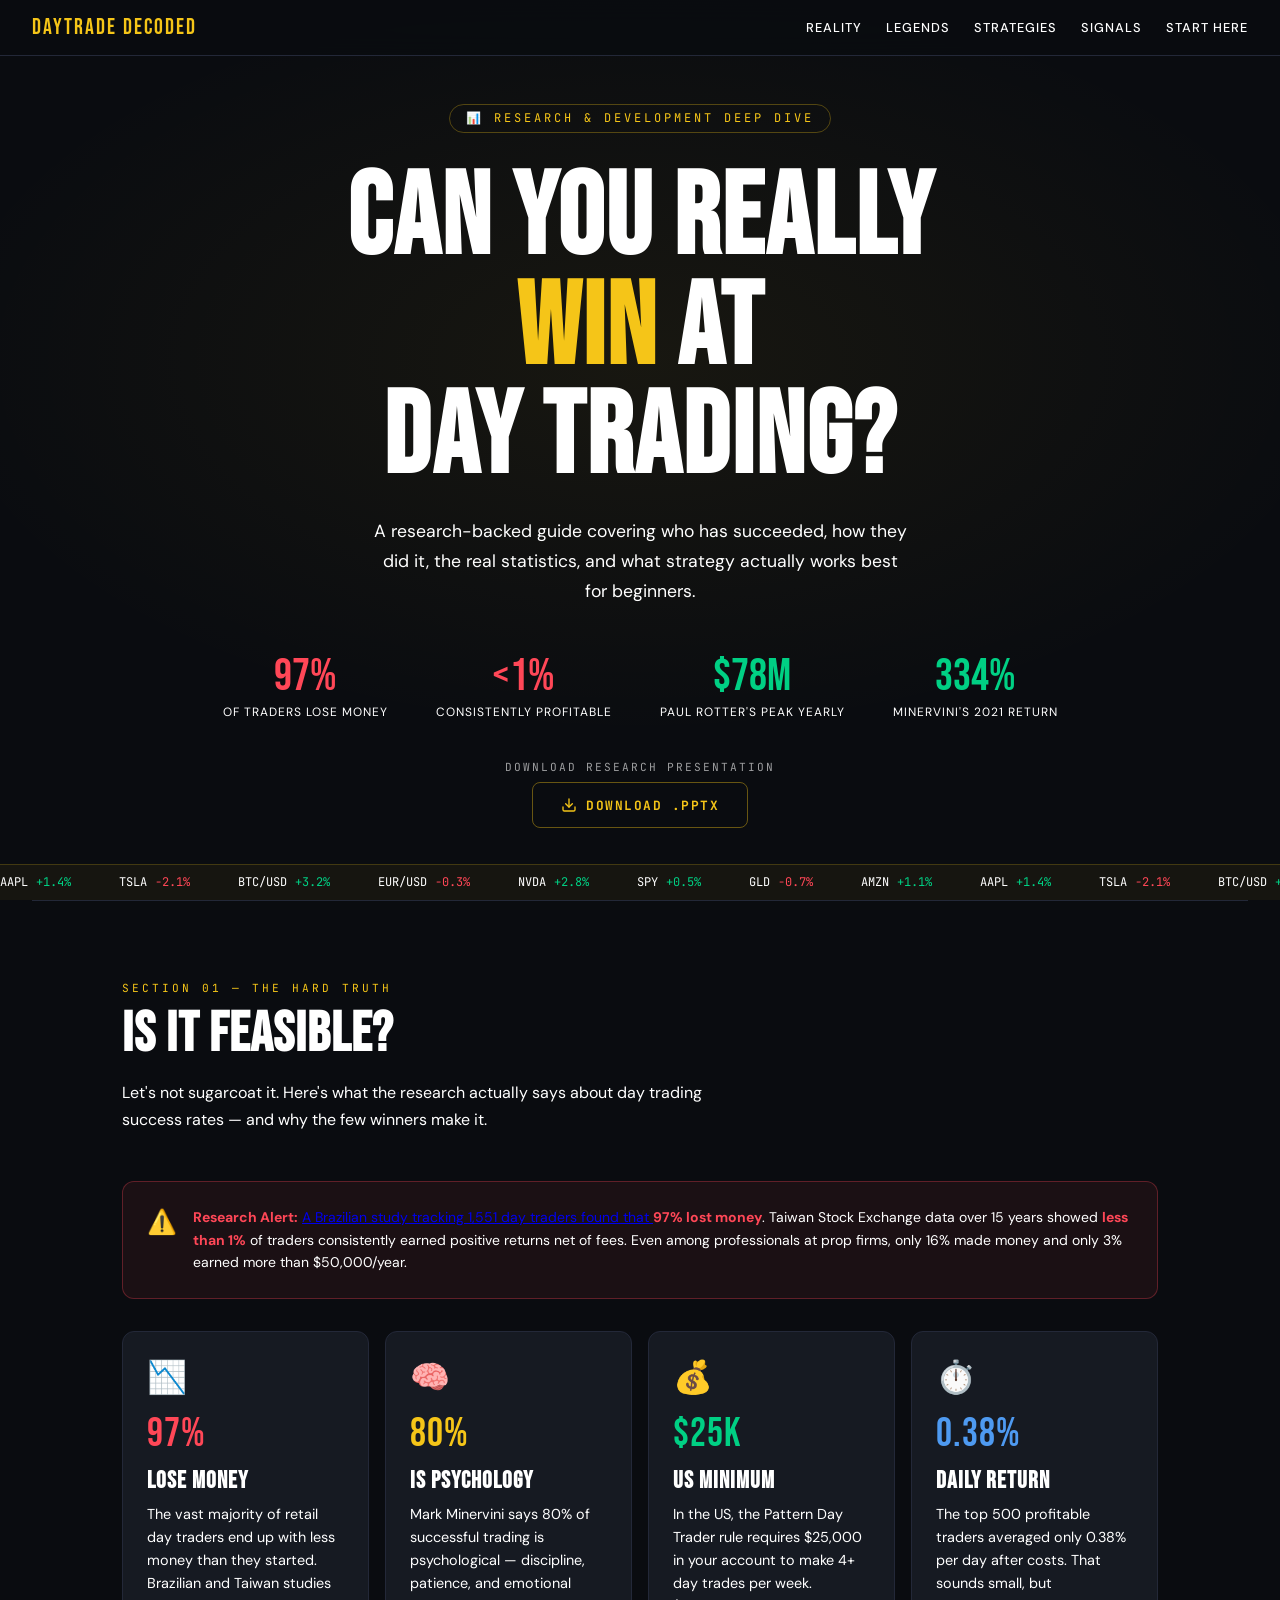
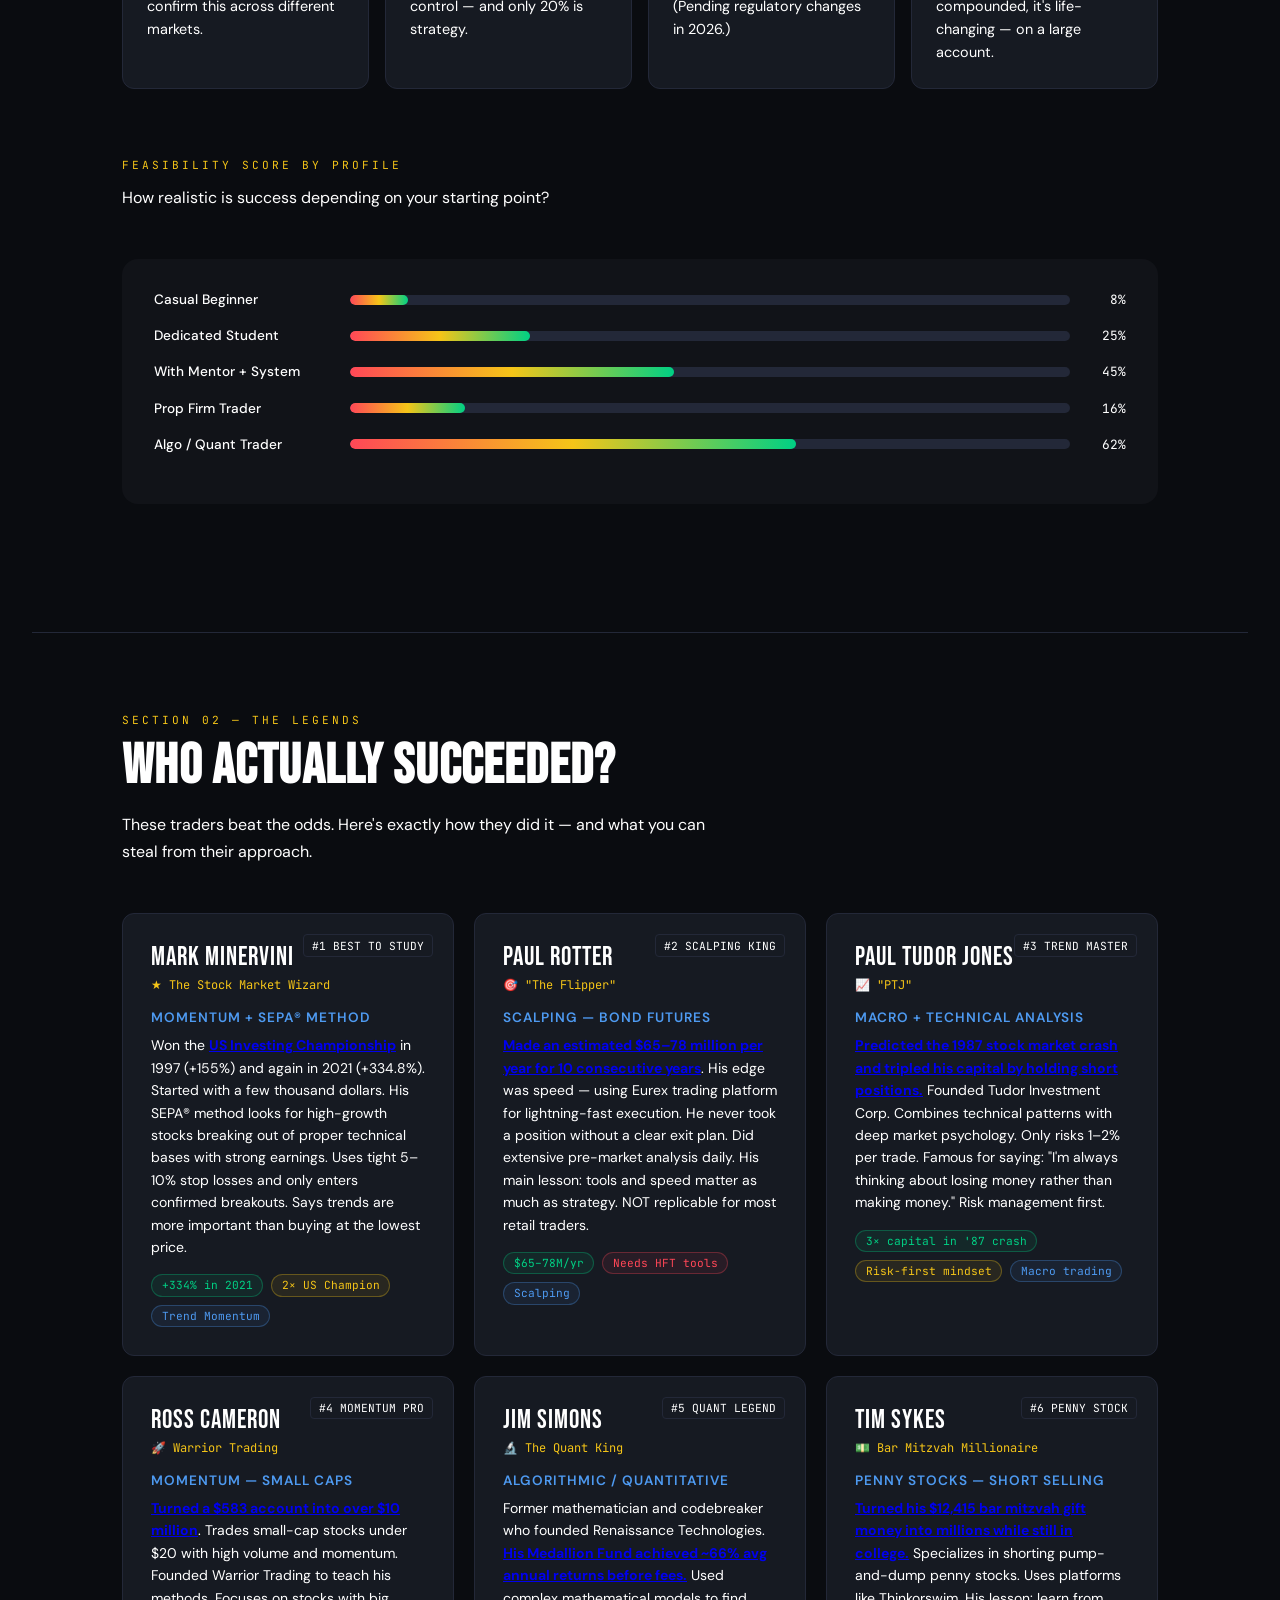
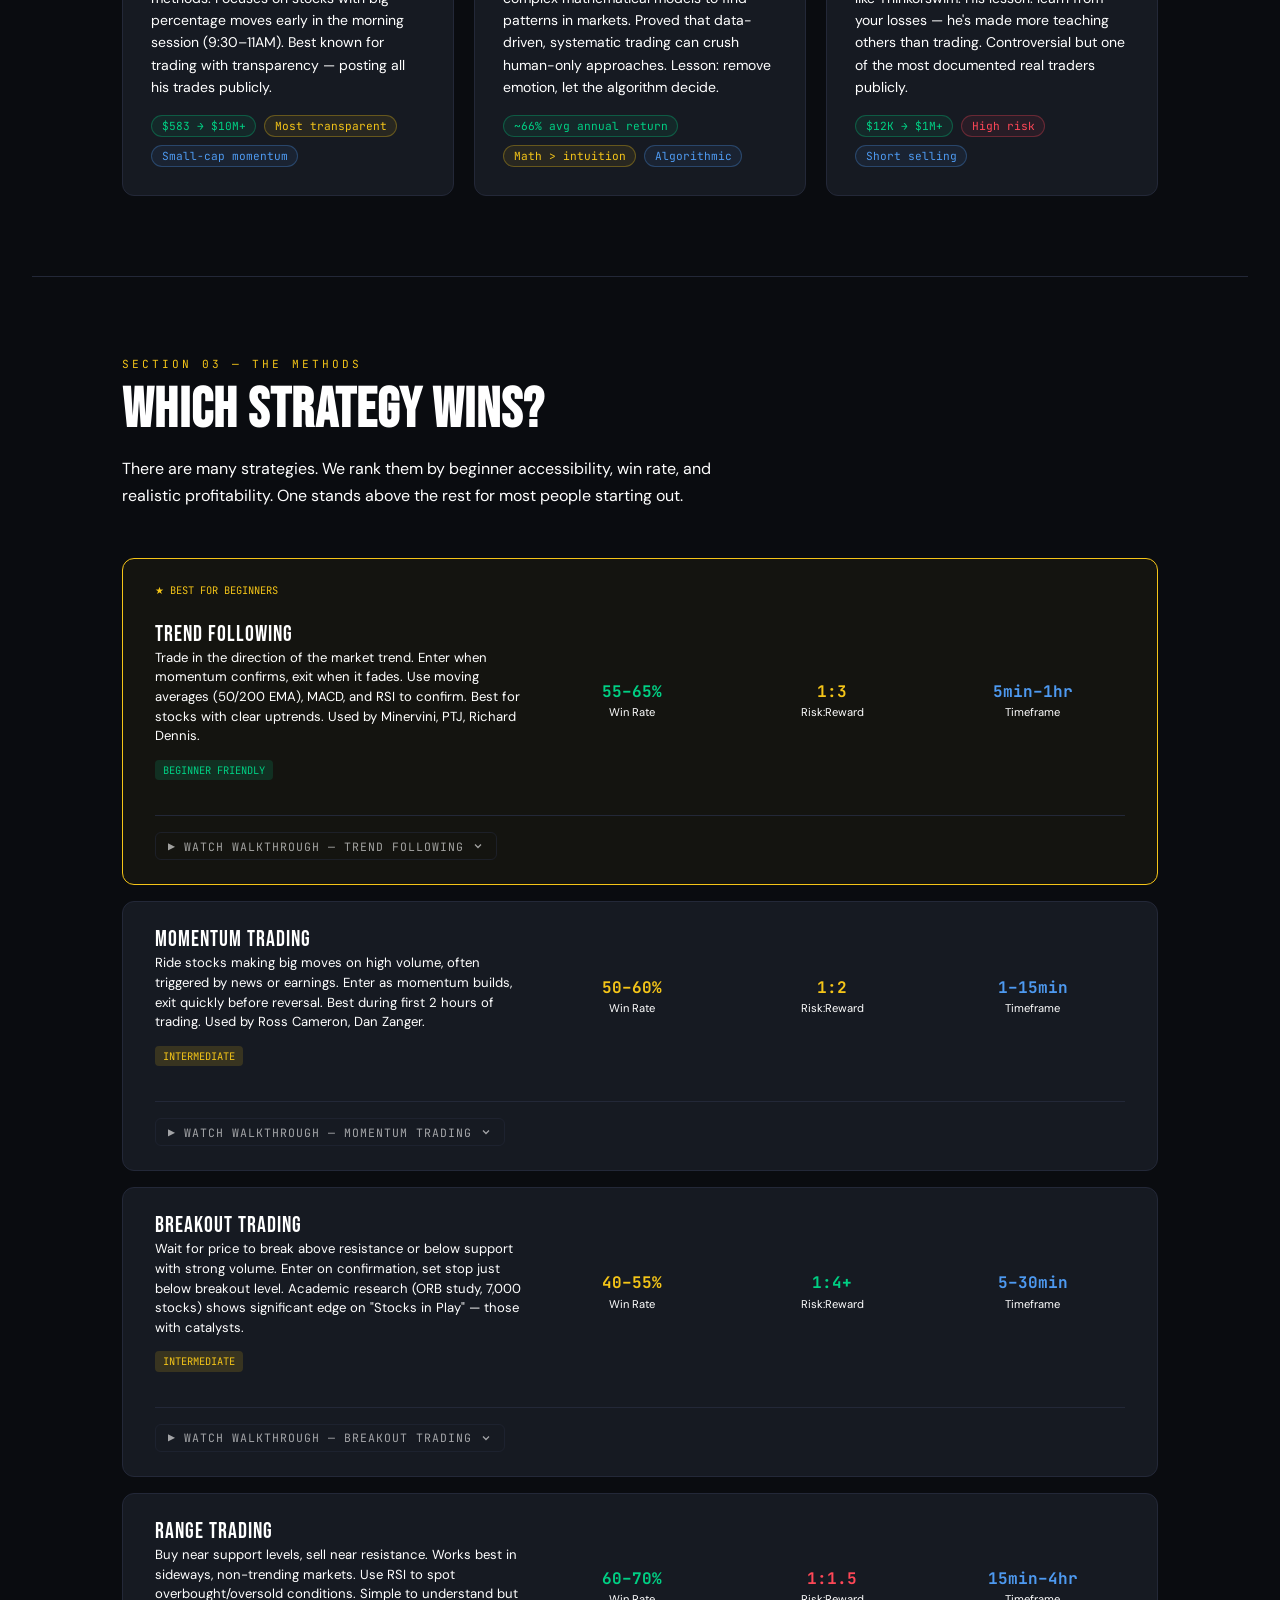
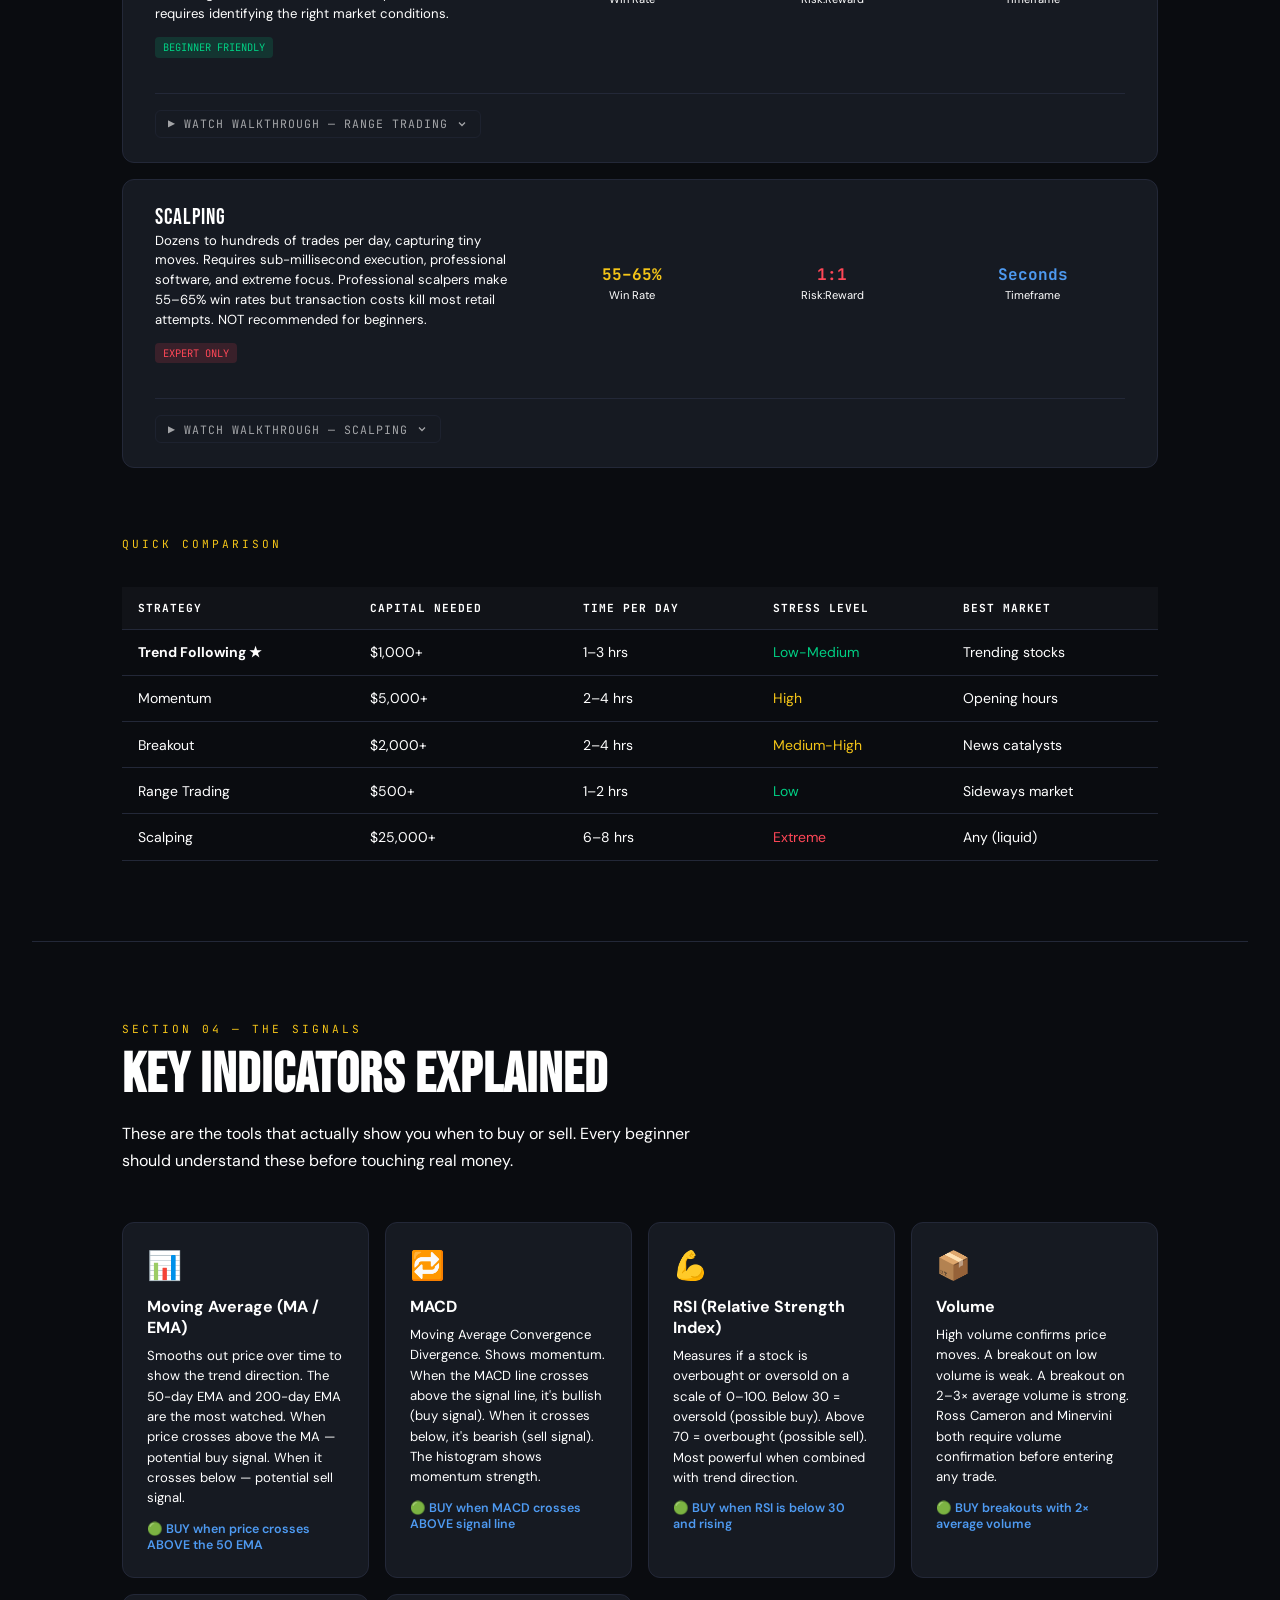
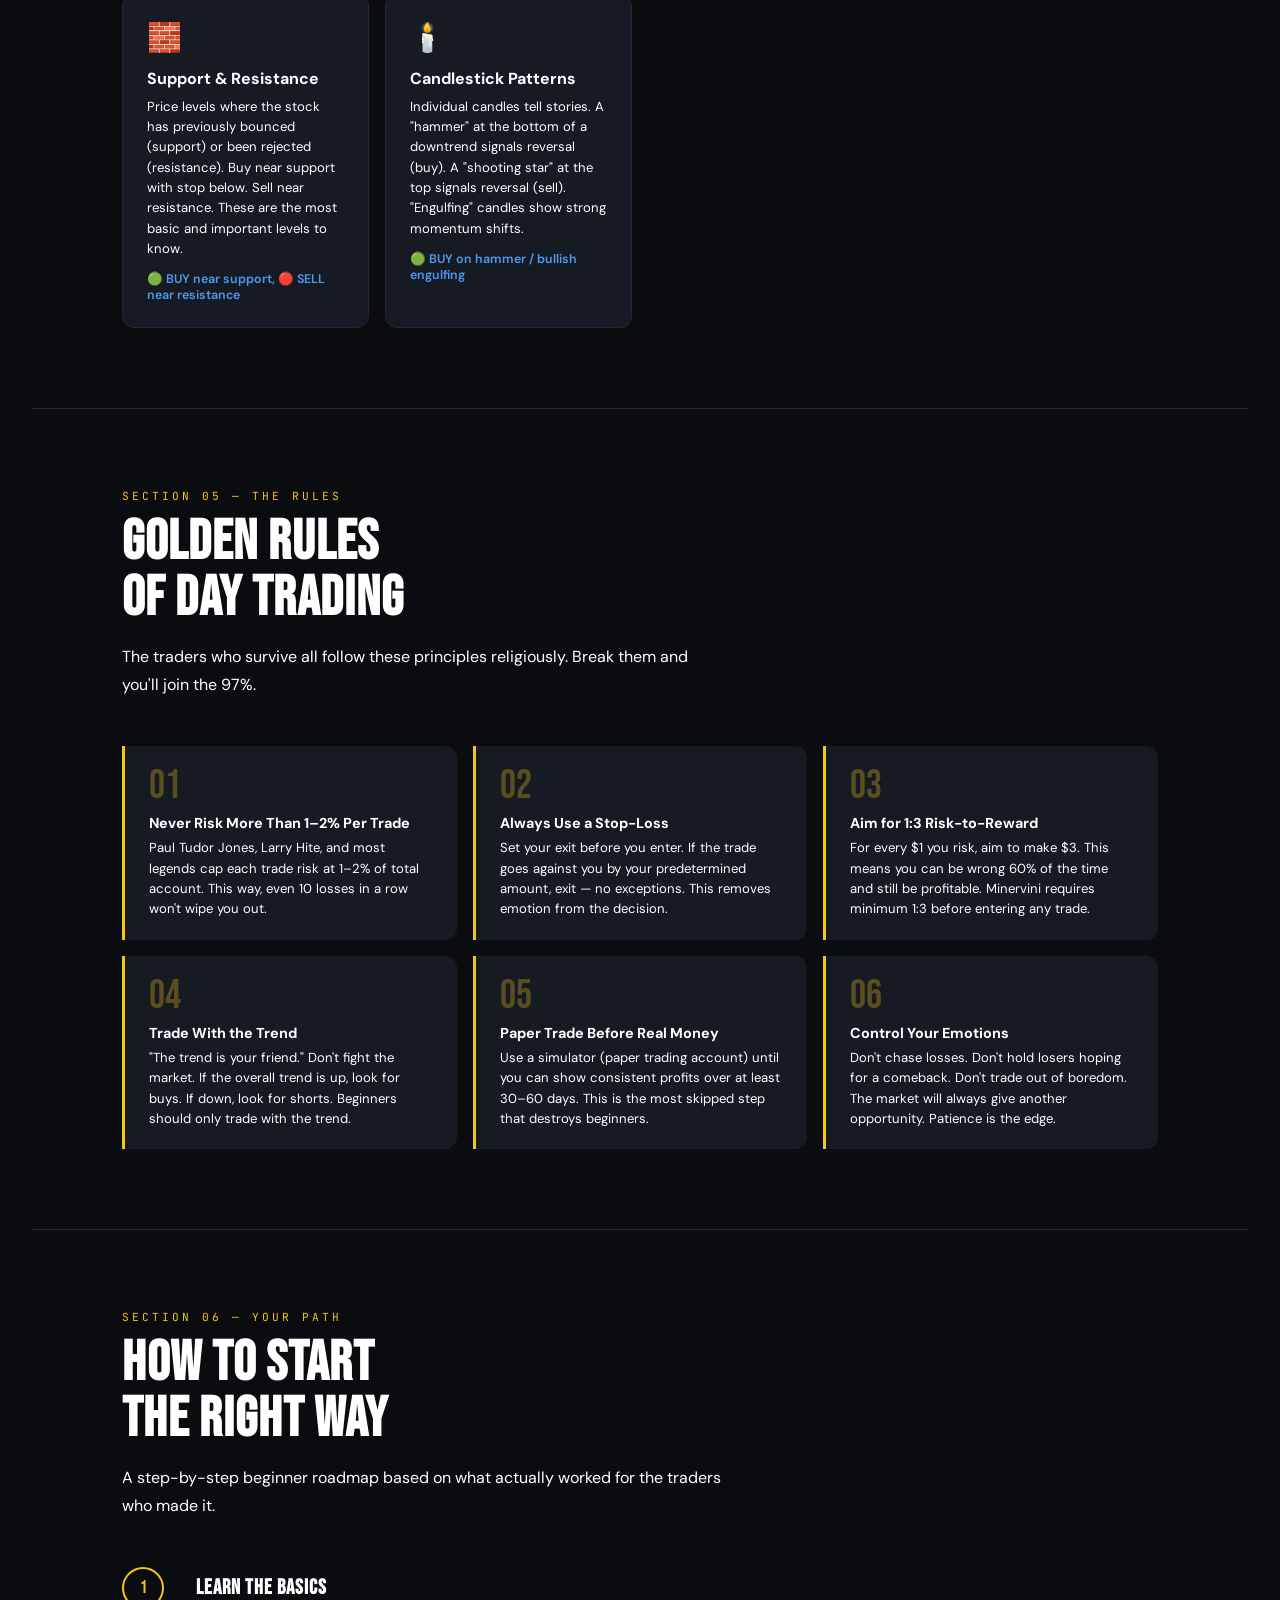
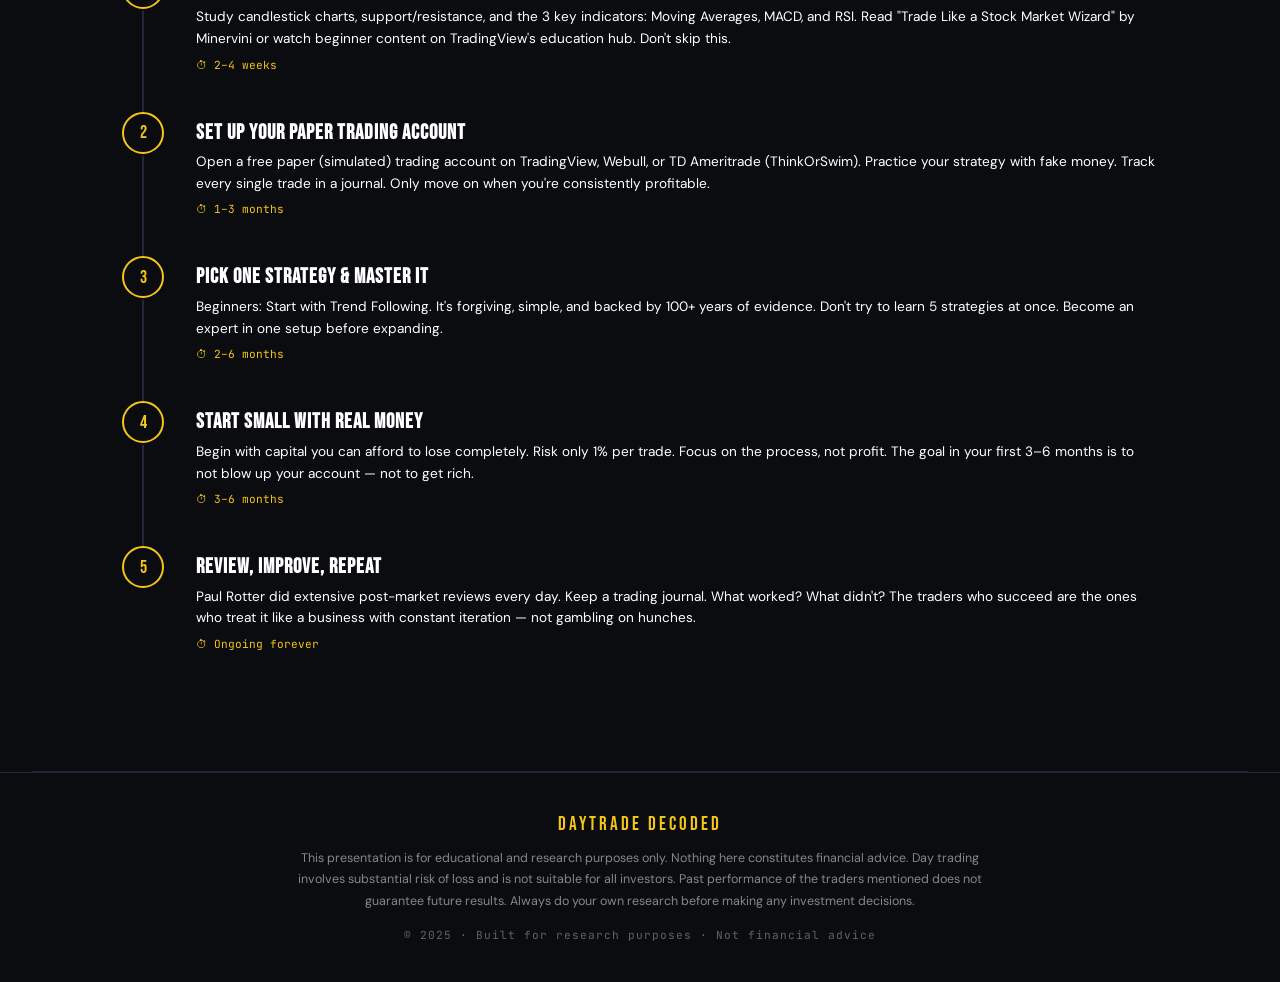
==== commit 06b669b6: "Update index.html" ====
--- a/index.html
+++ b/index.html
@@ -270,9 +270,6 @@
       </div>
       <div class="yt-wrap">
         <button class="yt-toggle" onclick="toggleYT(this)">
-          <svg width="14" height="14" viewBox="0 0 24 24" fill="#ff4444"><path d="M19.59 6.69a4.83 4.83 0 0 1-3.77-2.73 12.14 12.14 0 0 0-10.72 0A4.82 4.82 0 0 1 1.33 6.69C.1 8.27-.35 10.17.3 12S2.55 15.5 4.5 16.3a4.83 4.83 0 0 1 3.77 2.73 12.14 12.14 0 0 0 10.72 0 4.82 4.82 0 0 1 3.77-2.73C23.9 15.72 24.35 13.83 23.7 12s-2.25-3.5-4.11-4.31z"/></svg>
-          <!-- swap out the real YouTube icon for a simple triangle -->
-          <svg width="12" height="12" viewBox="0 0 24 24" fill="currentColor" style="display:none"></svg>
           ▶ Watch Walkthrough — Trend Following
           <svg class="yt-arrow" width="12" height="12" viewBox="0 0 24 24" fill="none" stroke="currentColor" stroke-width="2.5"><polyline points="6 9 12 15 18 9"/></svg>
         </button>
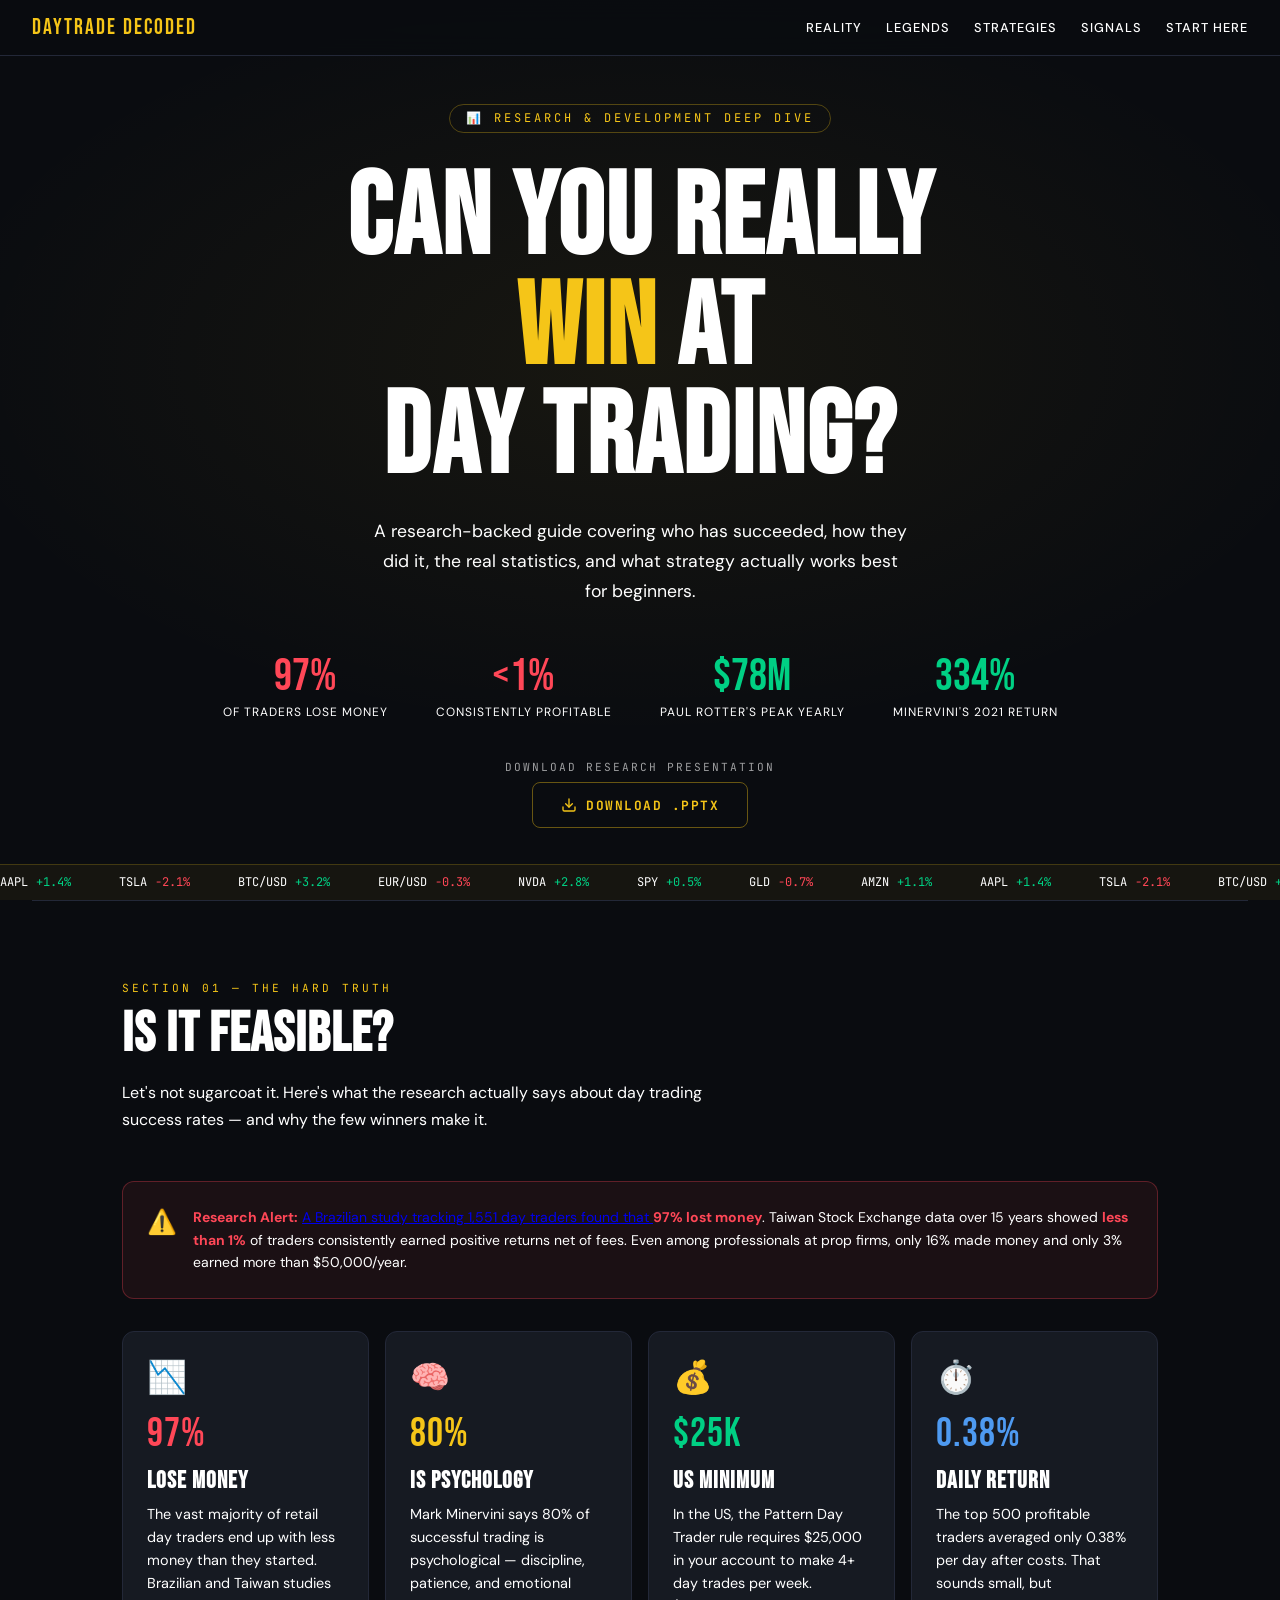
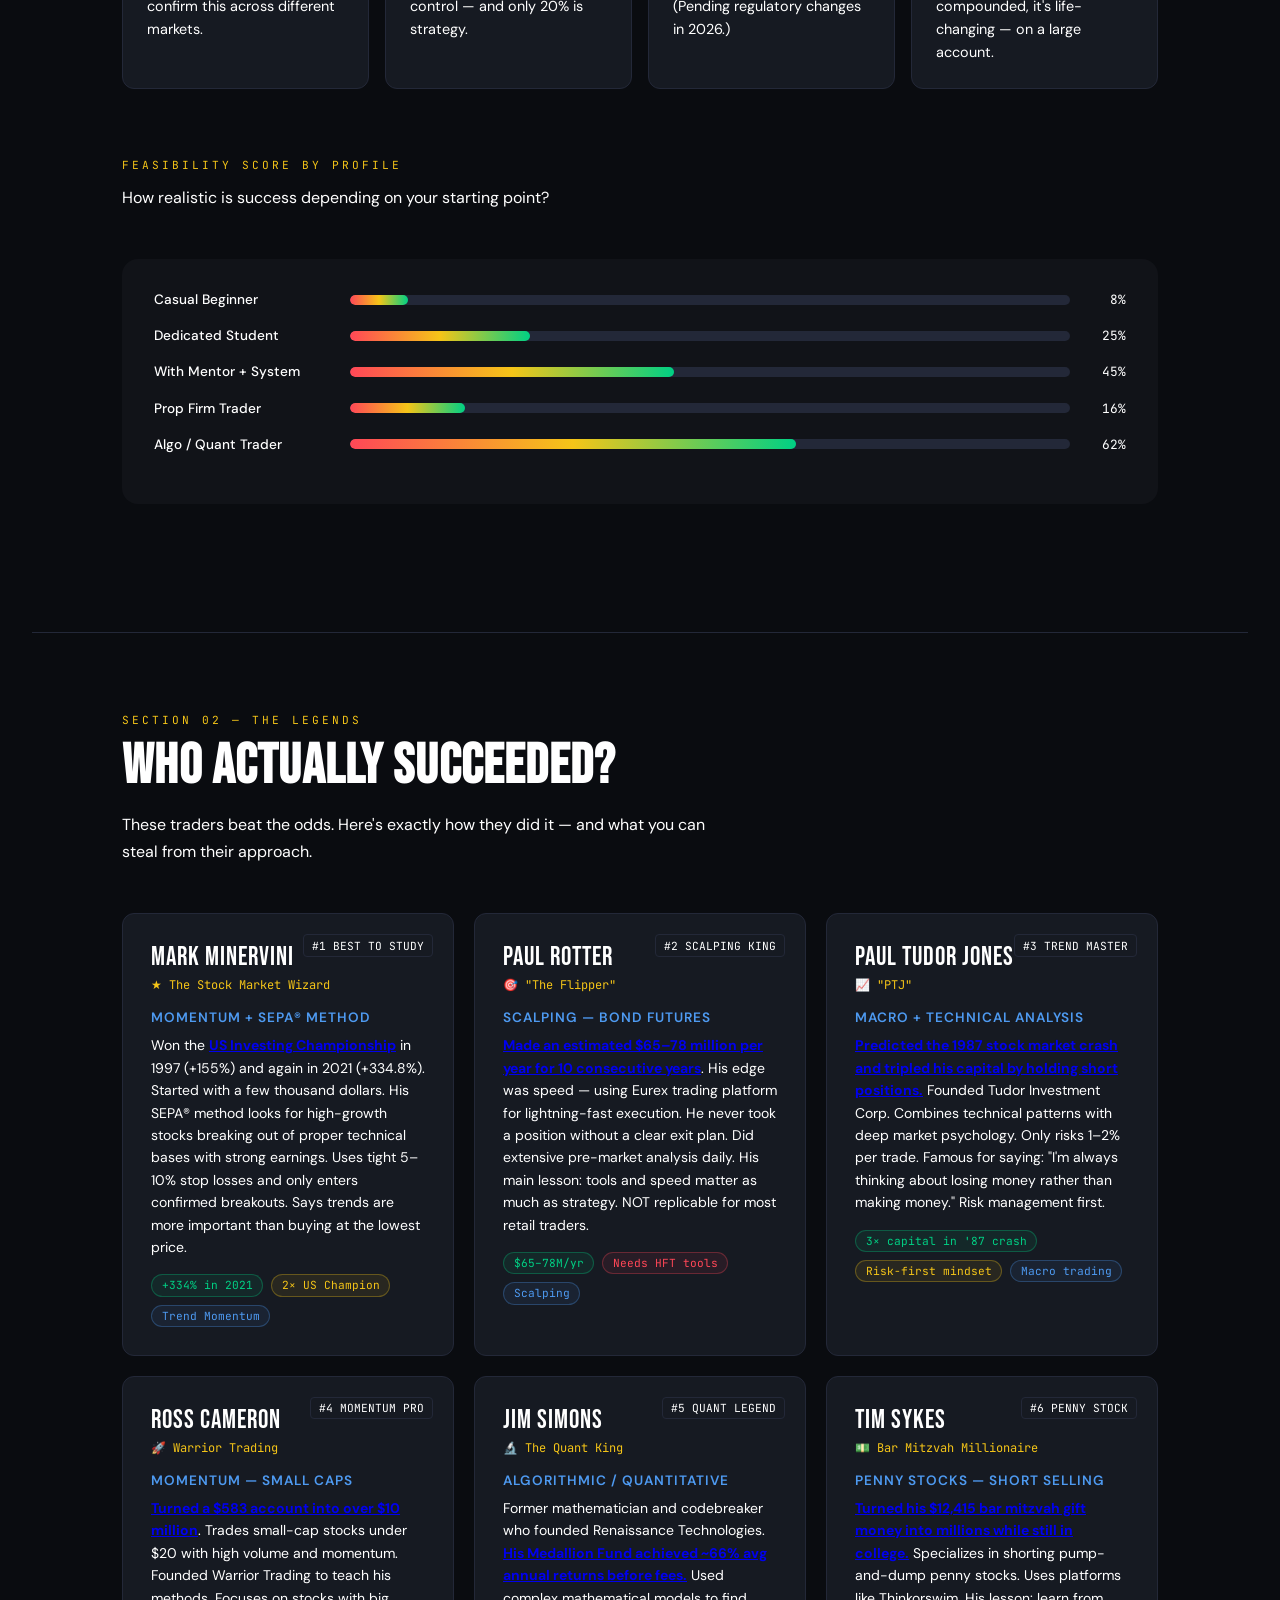
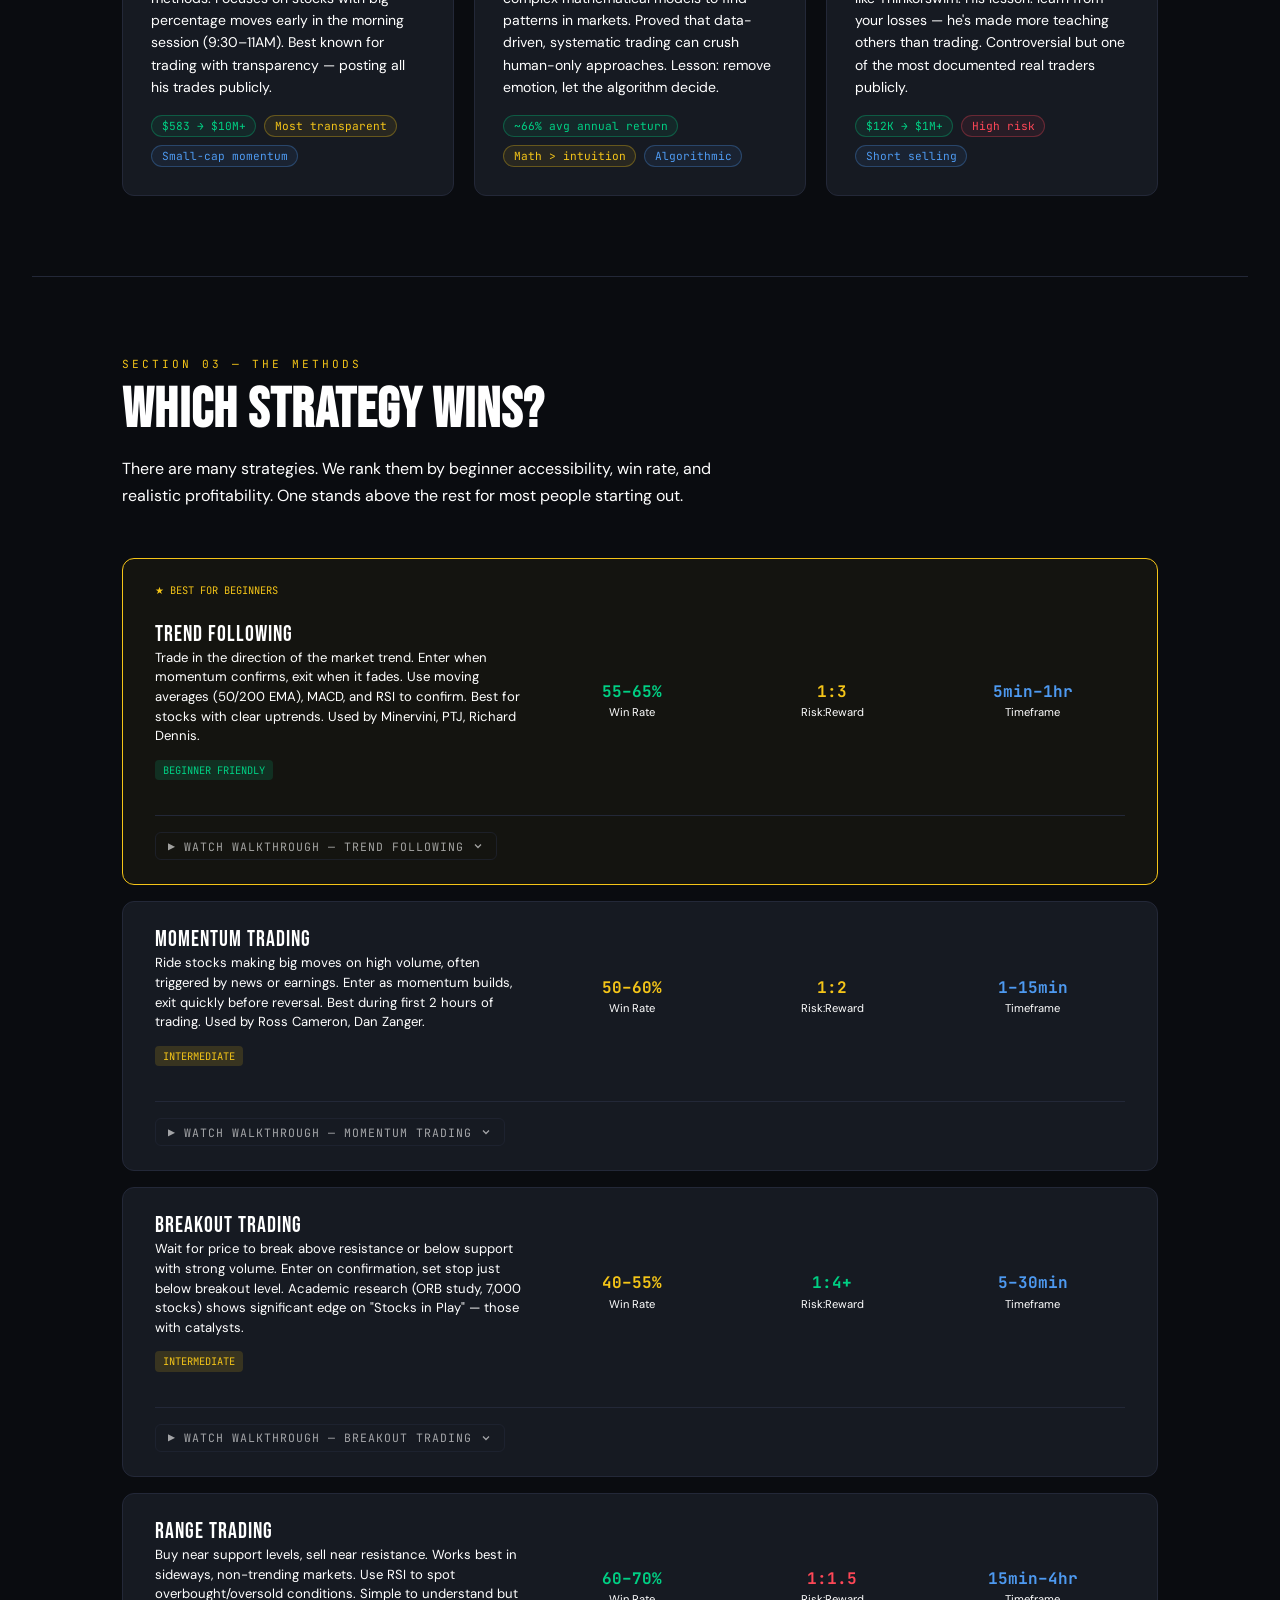
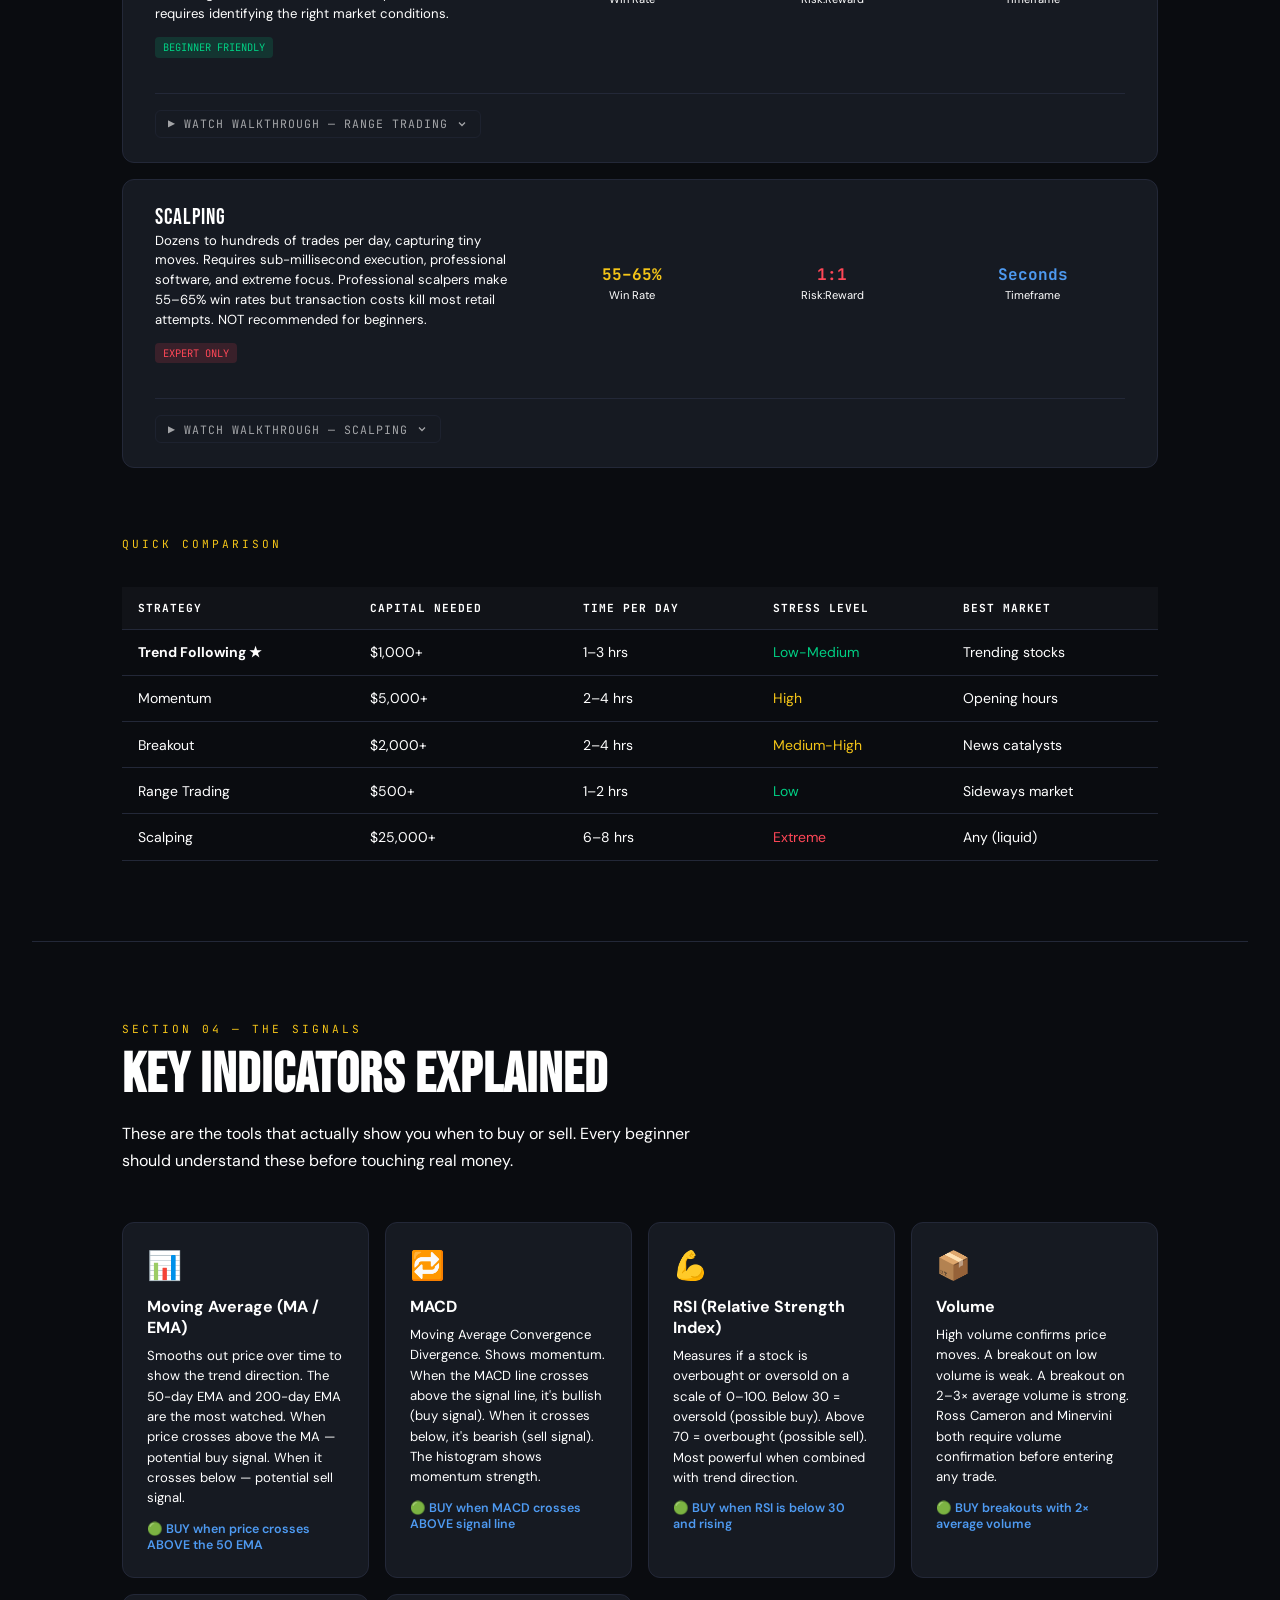
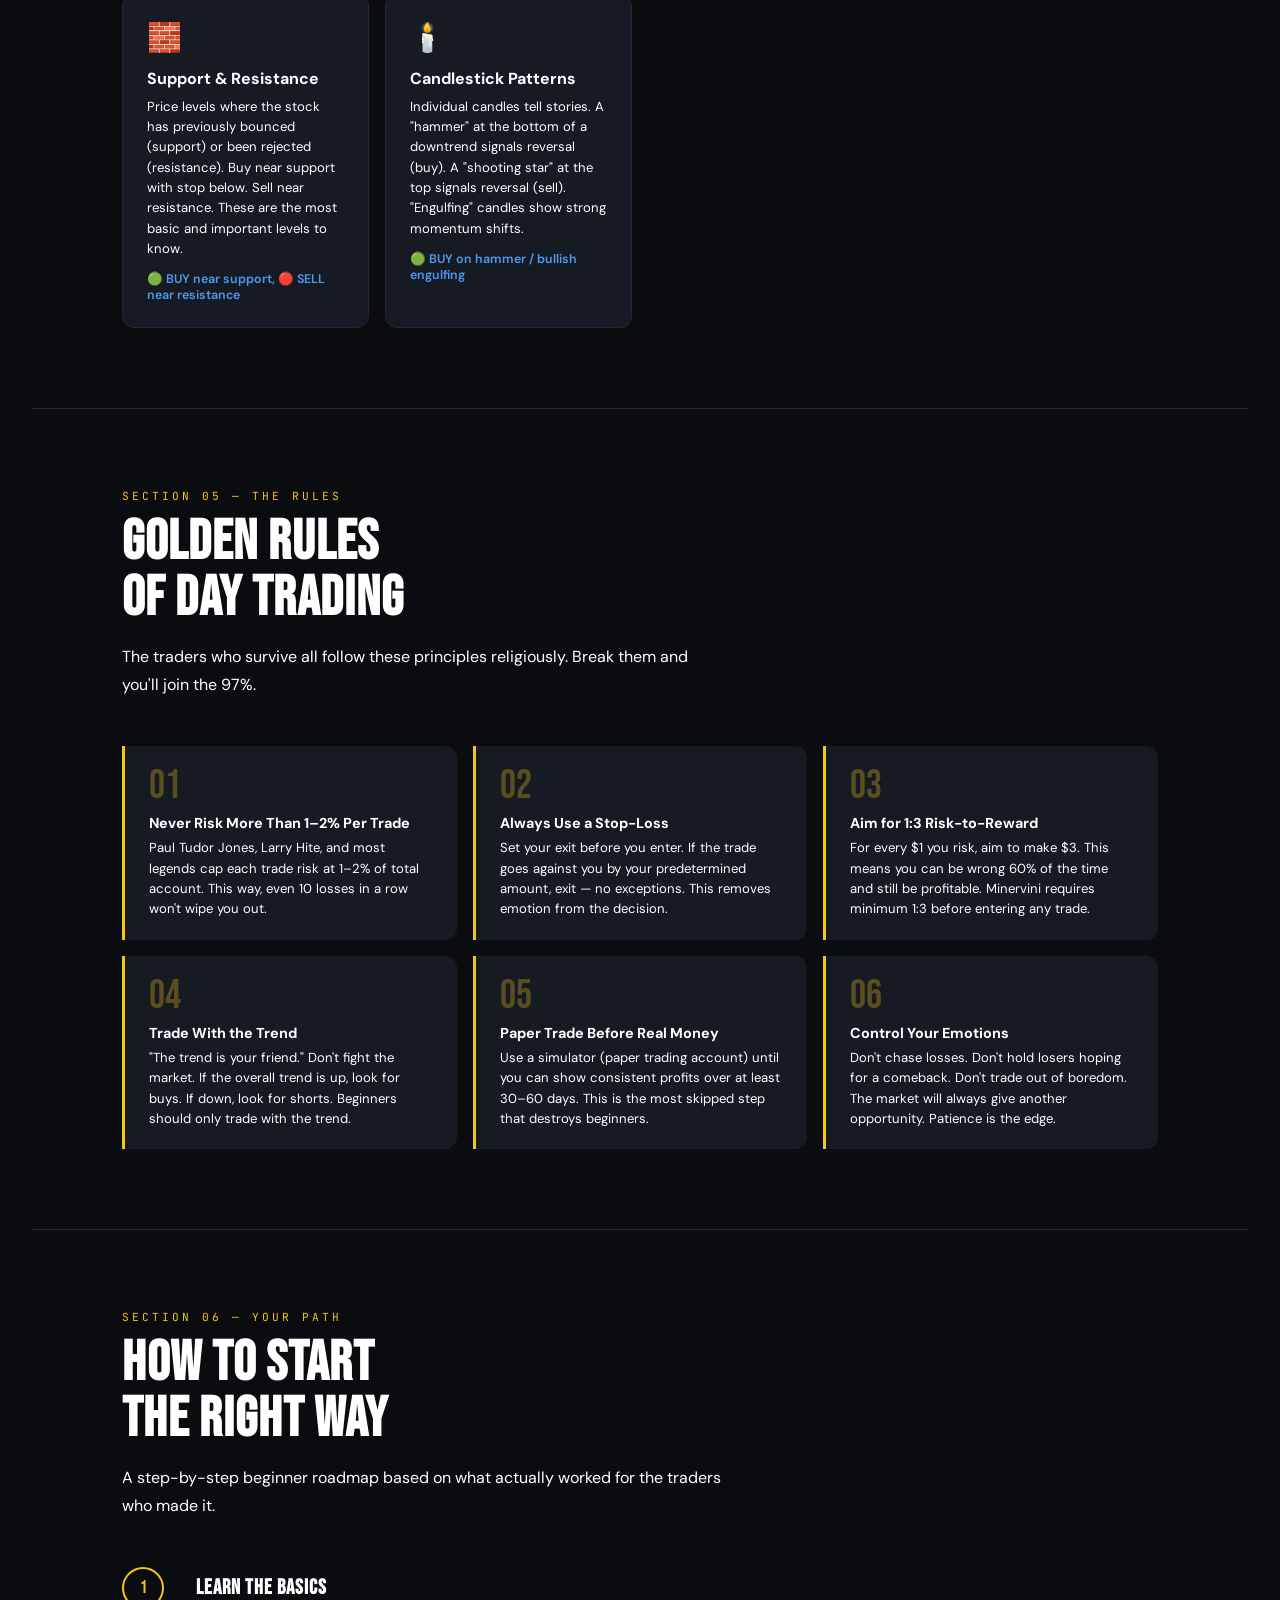
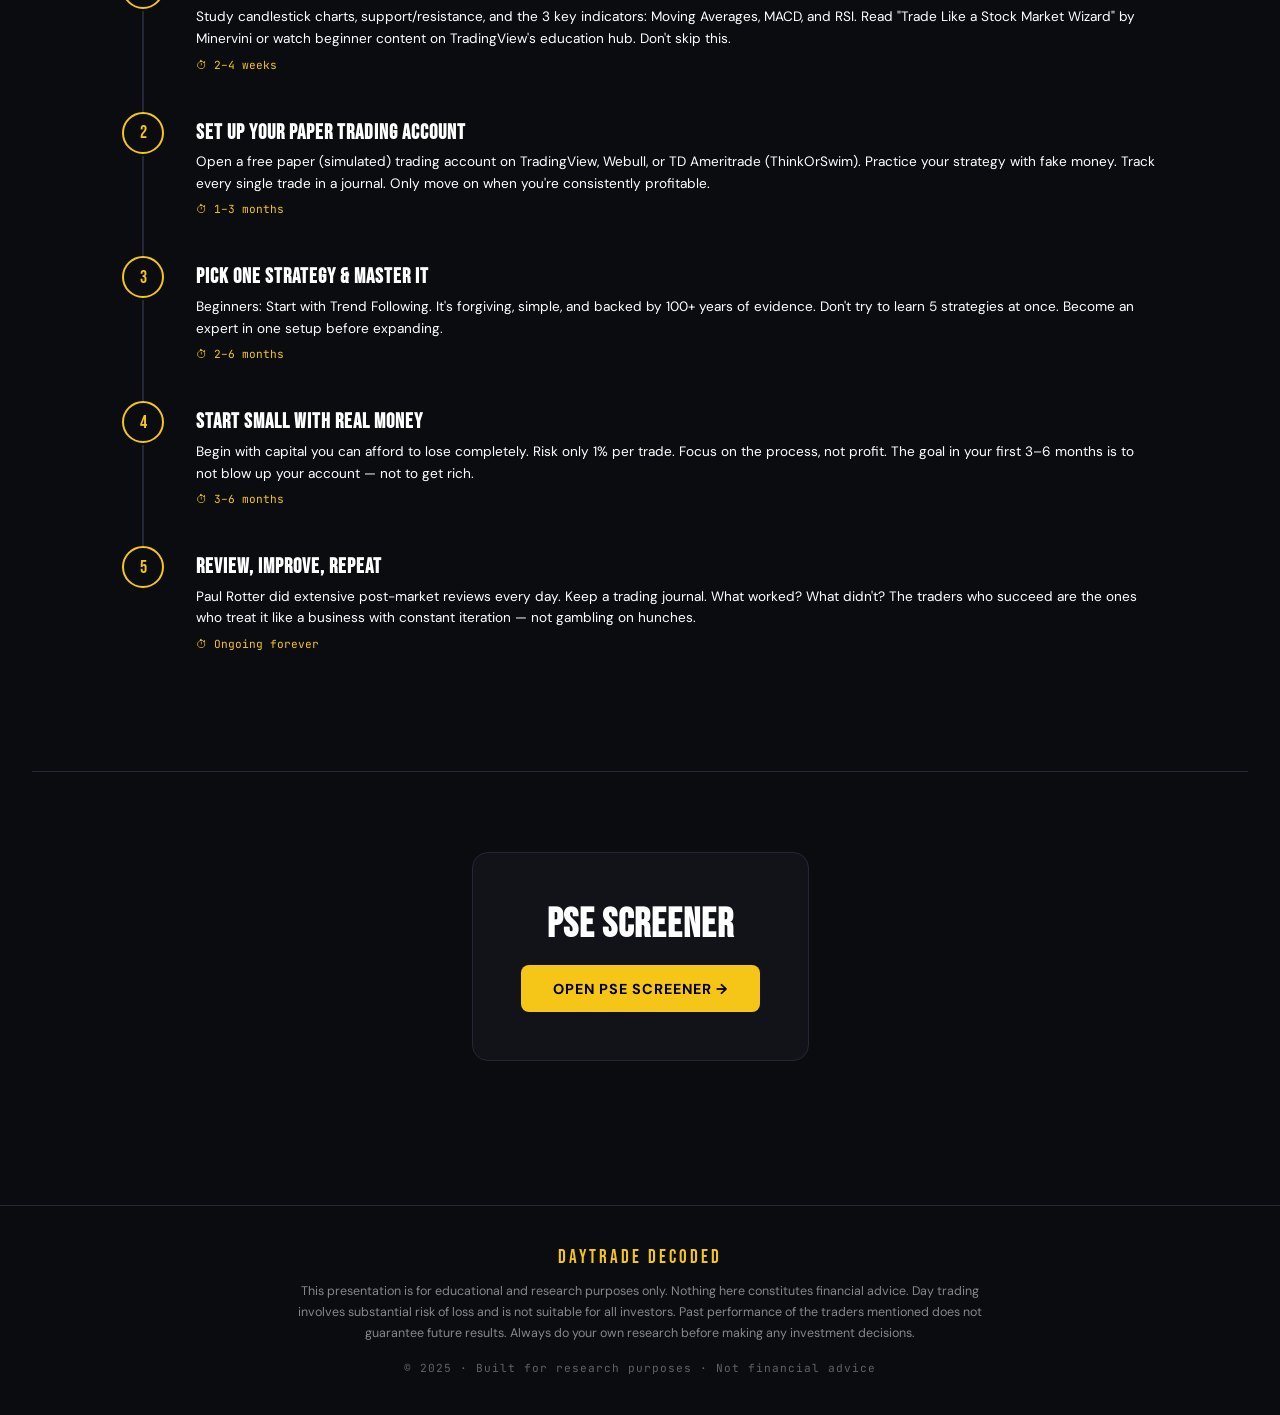
==== commit 4eeeddbe: "Update index.html" ====
--- a/index.html
+++ b/index.html
@@ -628,14 +628,12 @@
 
 <hr class="divider">
 
-<!-- CTA
 <section style="display:flex; justify-content:center;">
   <div class="cta-section reveal">
-    <h2>READY TO PRACTICE?</h2>
-    <p>The presentation gave you the theory. Now use the interactive Buy/Sell Signal Tool below to see these strategies in action with real simulated data — and practice reading signals before risking real money.</p>
-    <a href="daytrading_signal_tool.html" class="btn" onclick="alert('Open the Signal Tool file to practice!')">Open Signal Tool →</a>
-  </div>
-</section> -->
+    <h2>PSE SCREENER</h2>
+    <a href="PSE_screener.html" class="btn" onclick="alert('Open PSE Screener !')">Open PSE Screener →</a>
+  </div>
+</section>
 
  
 <!-- FOOTER -->
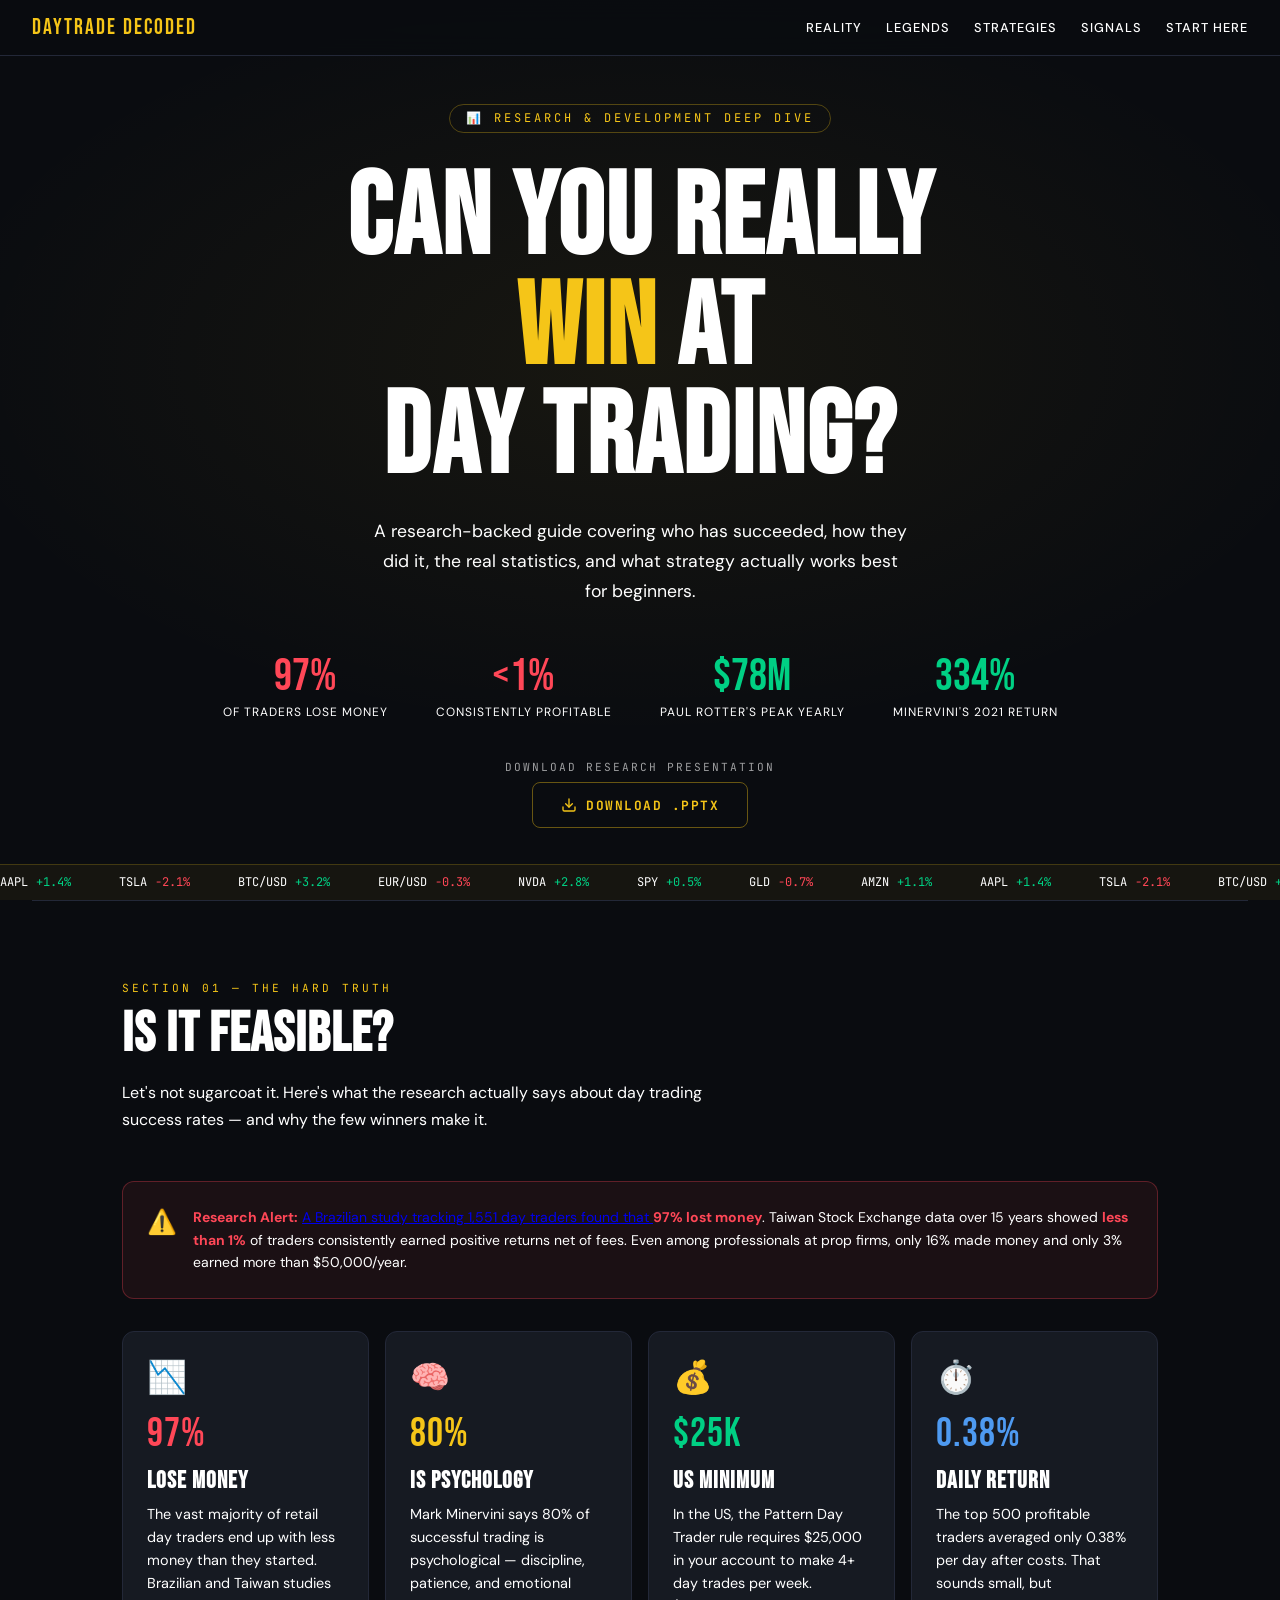
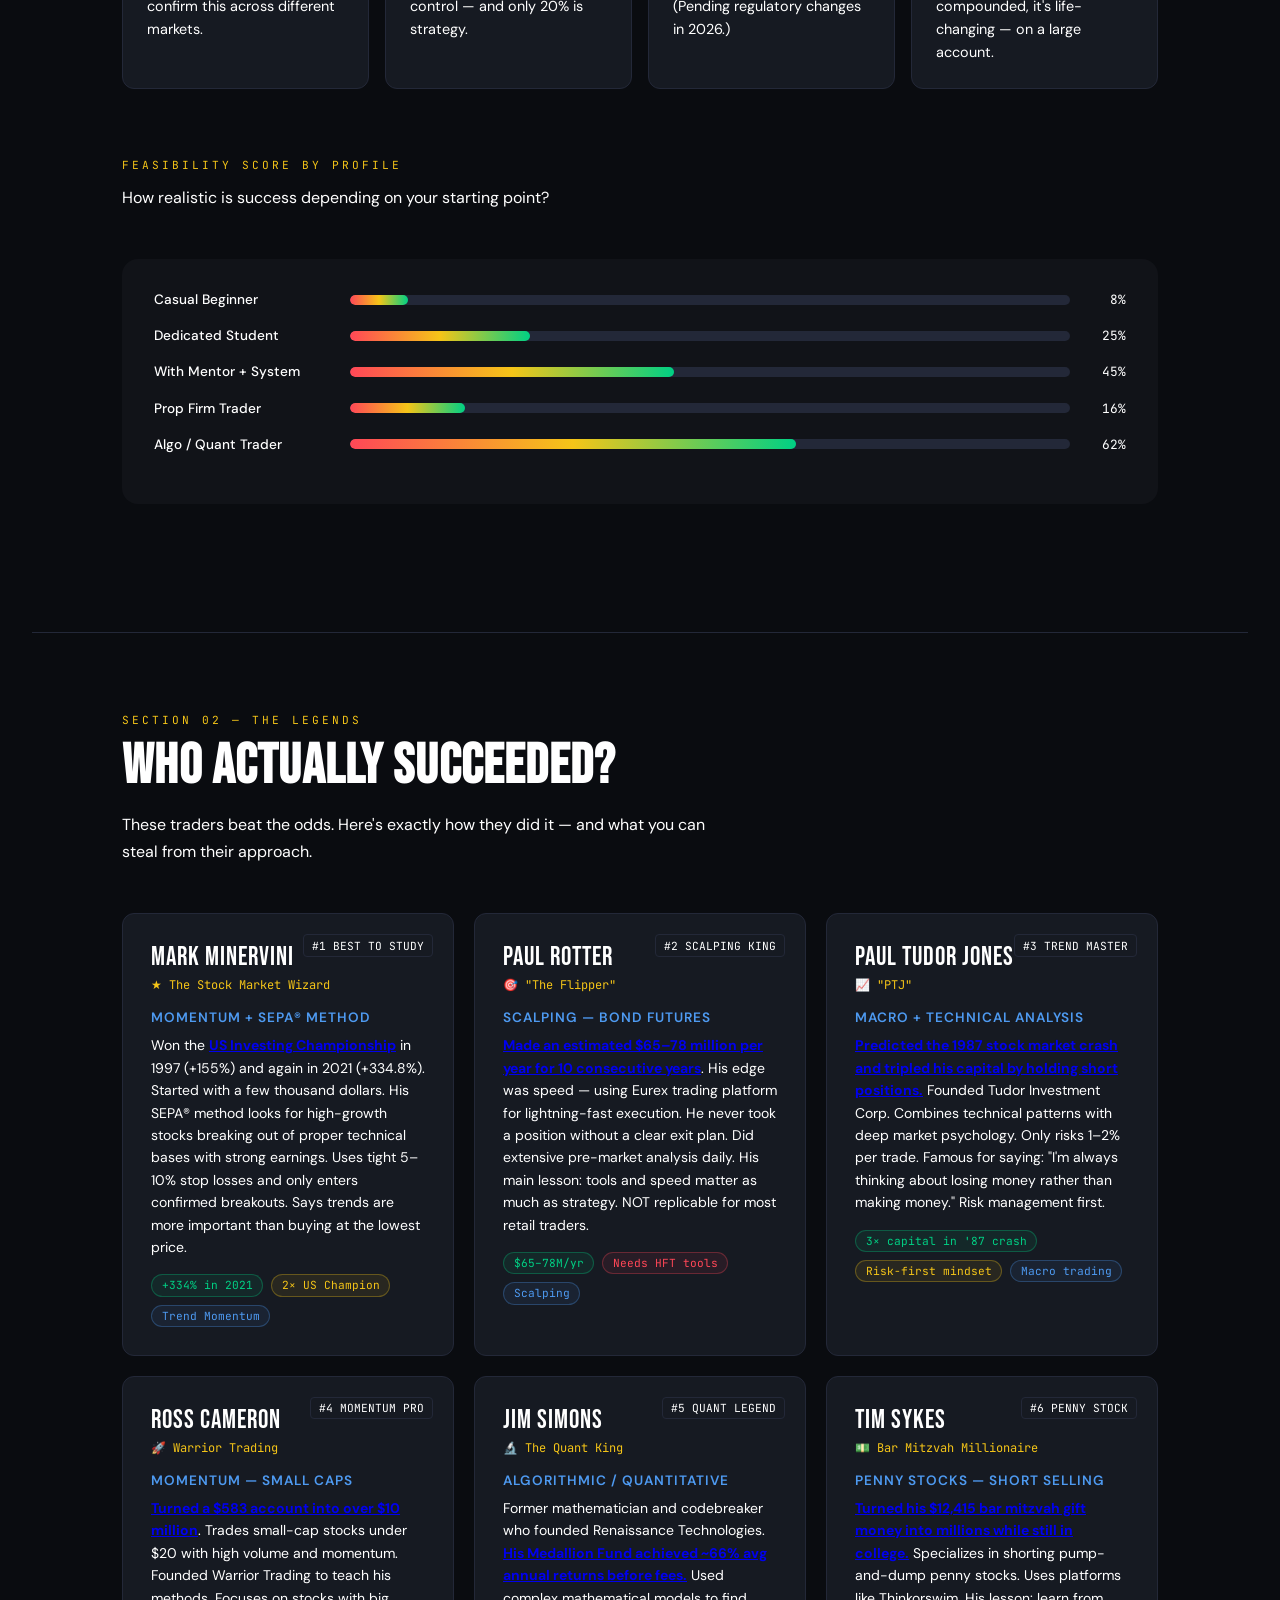
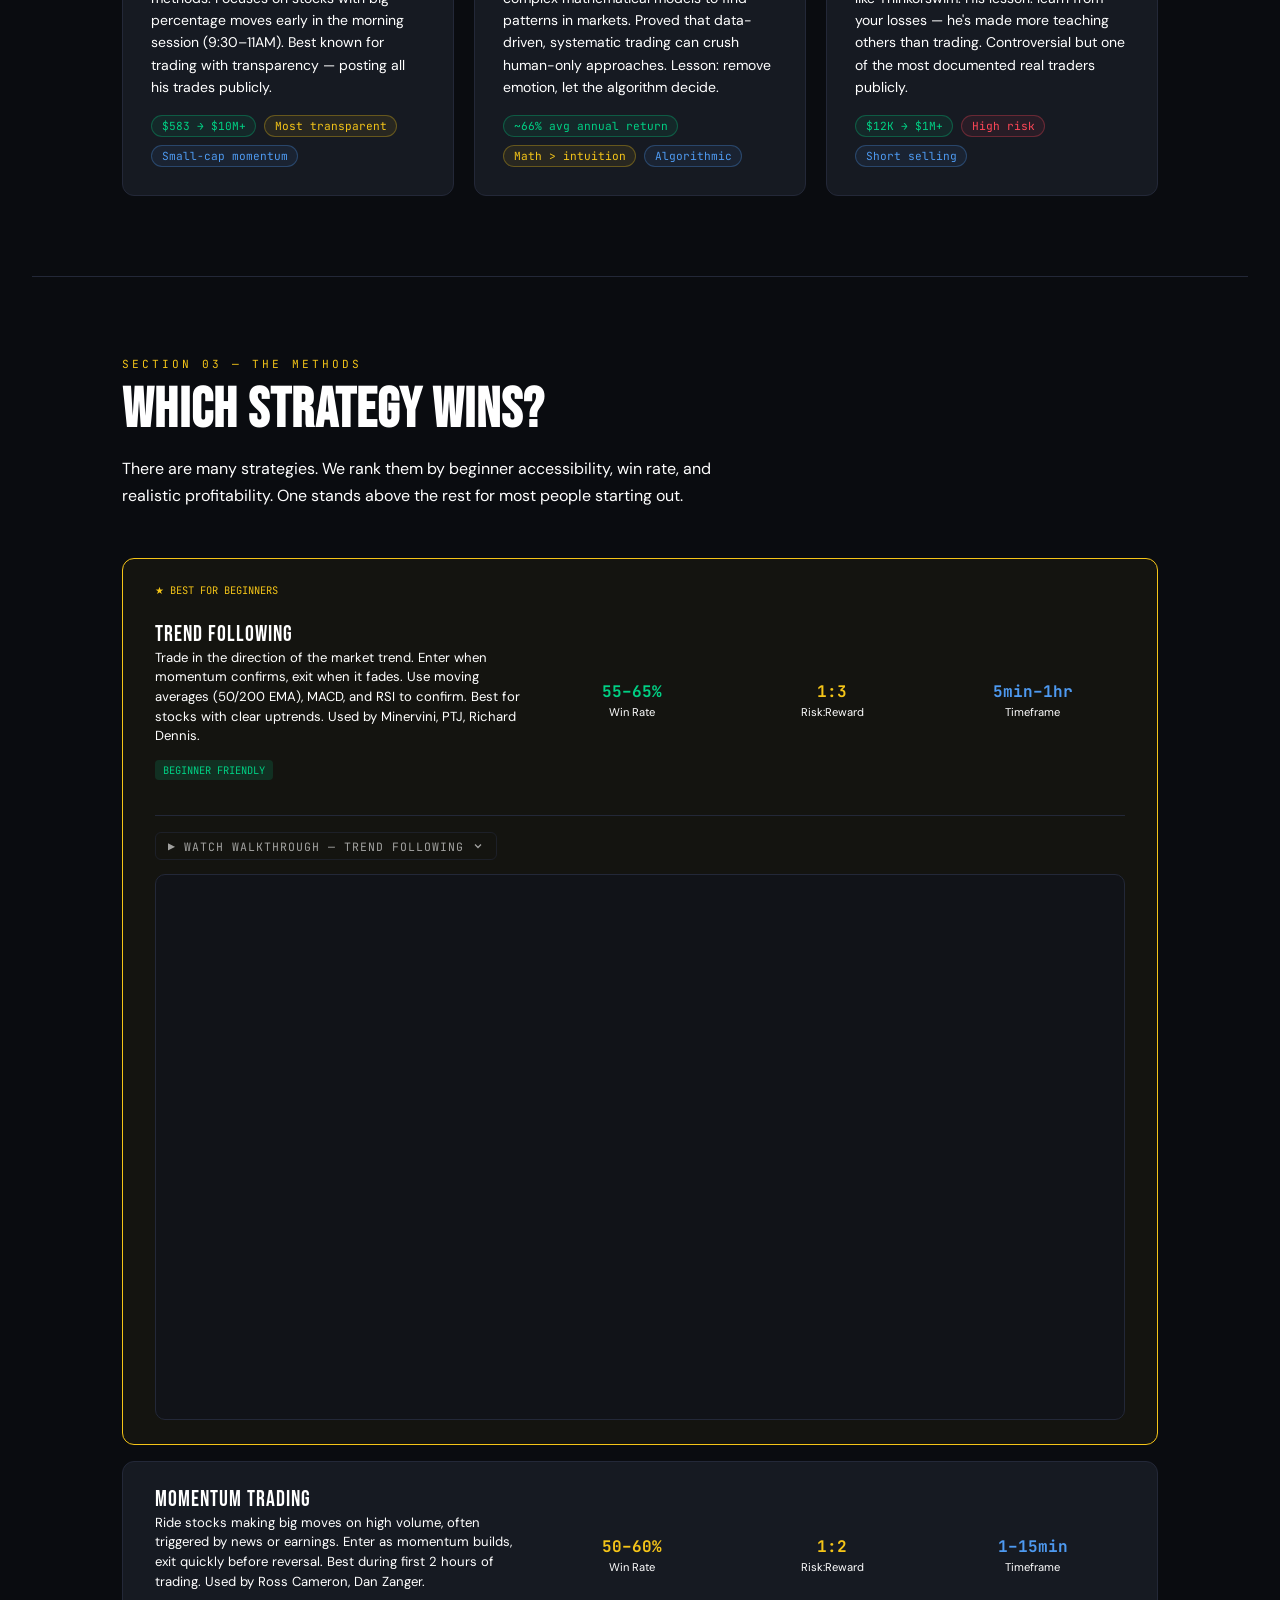
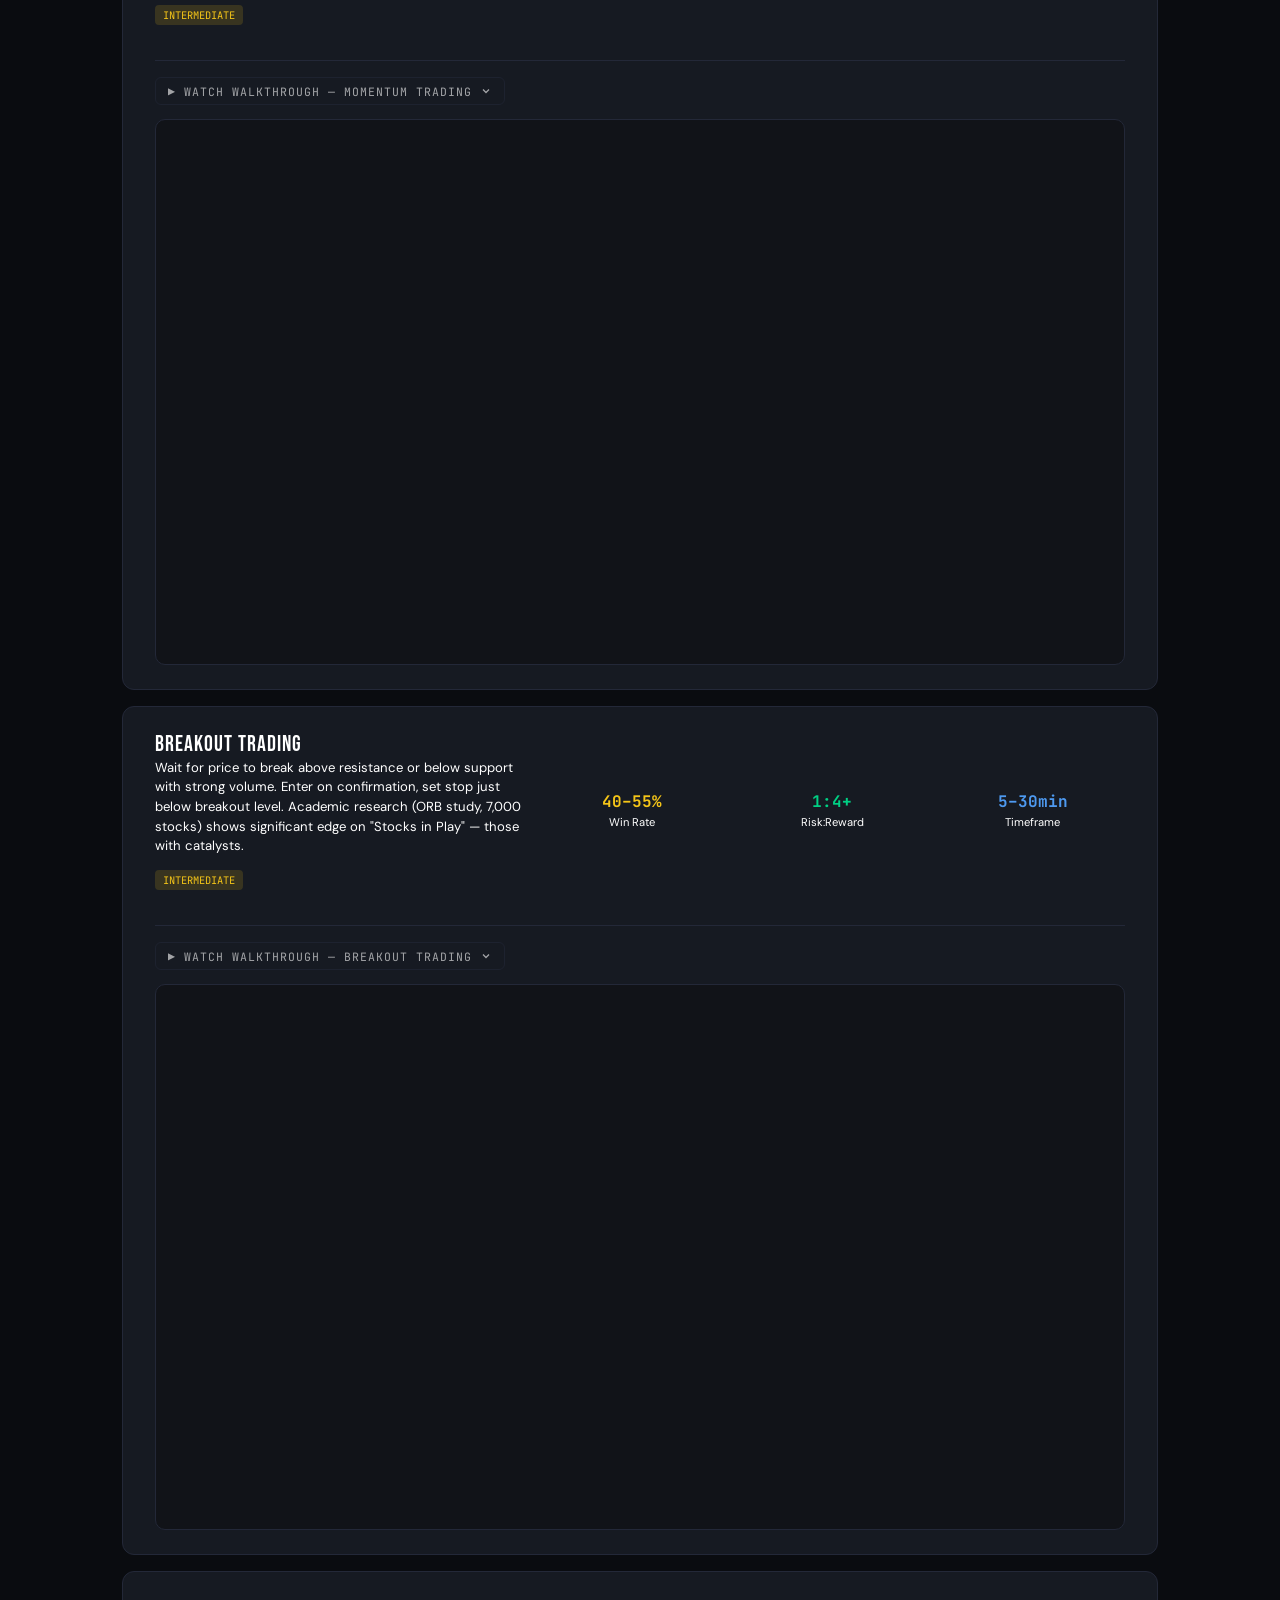
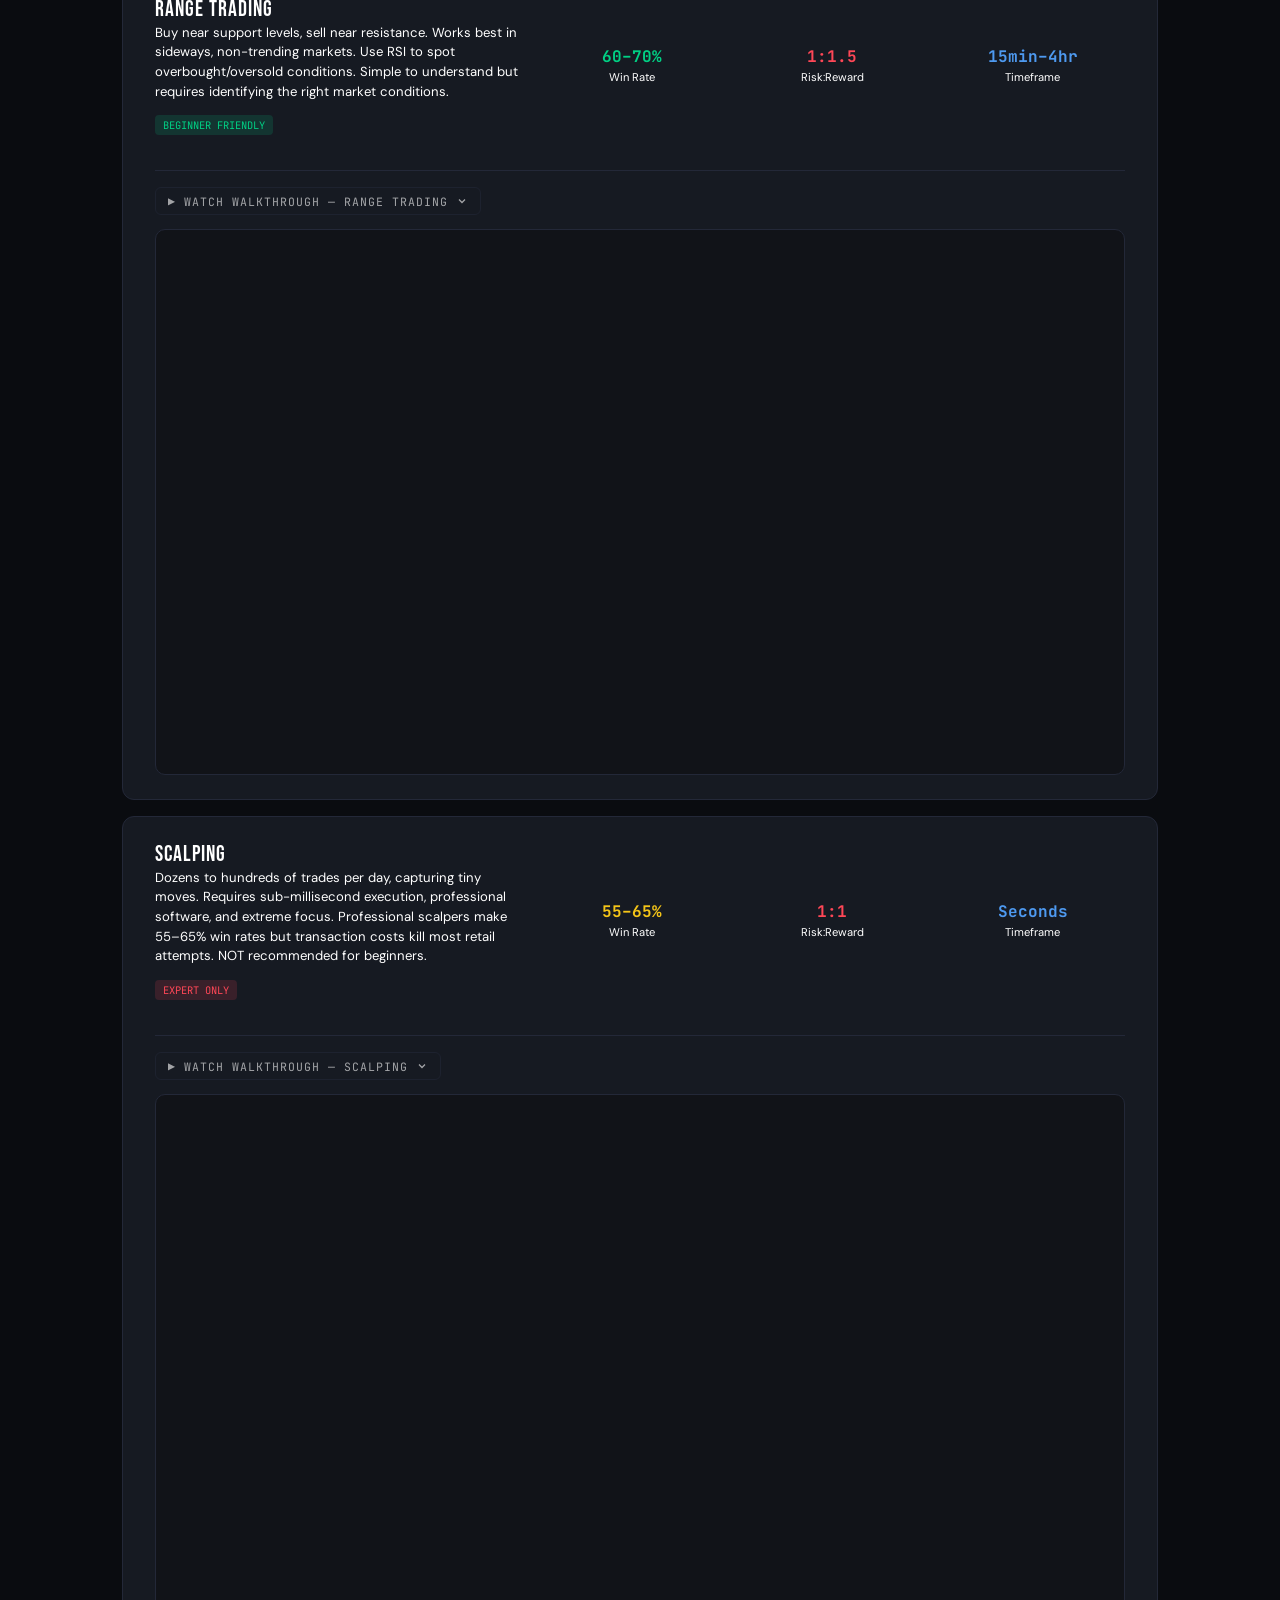
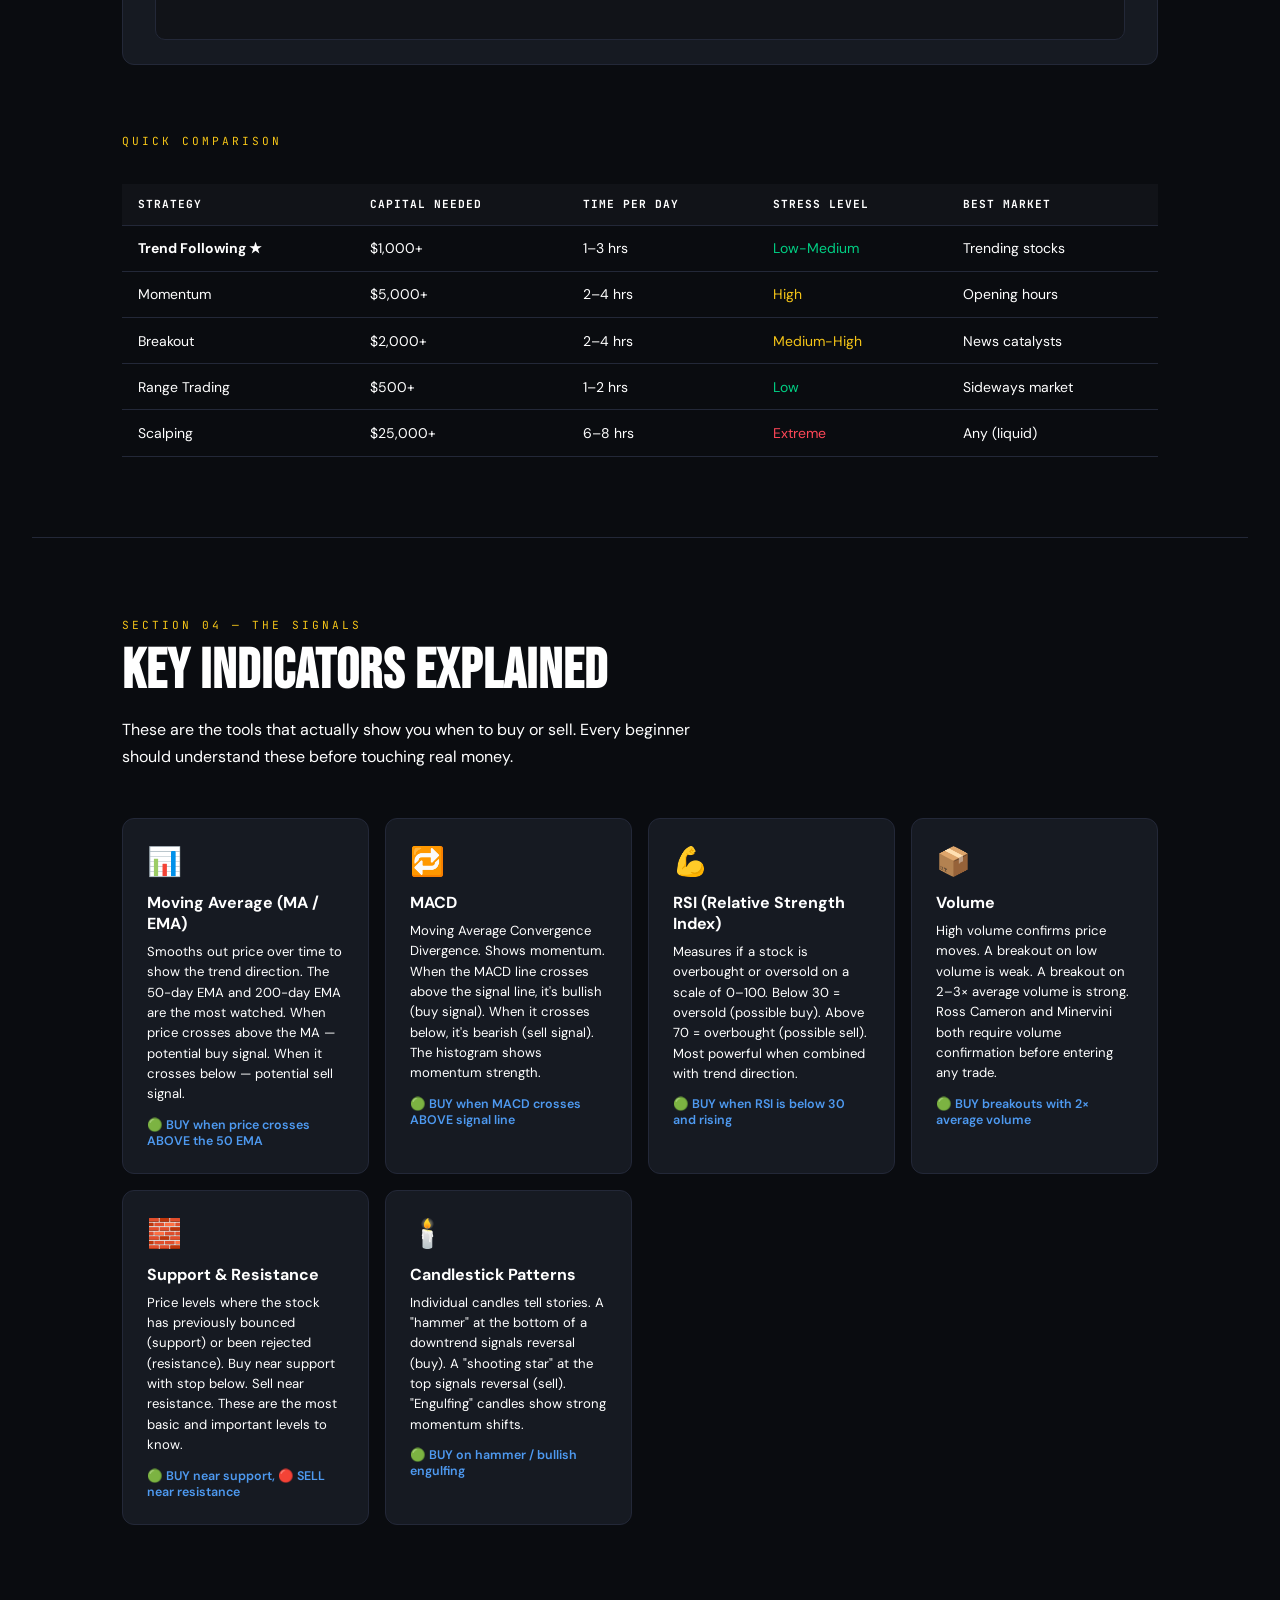
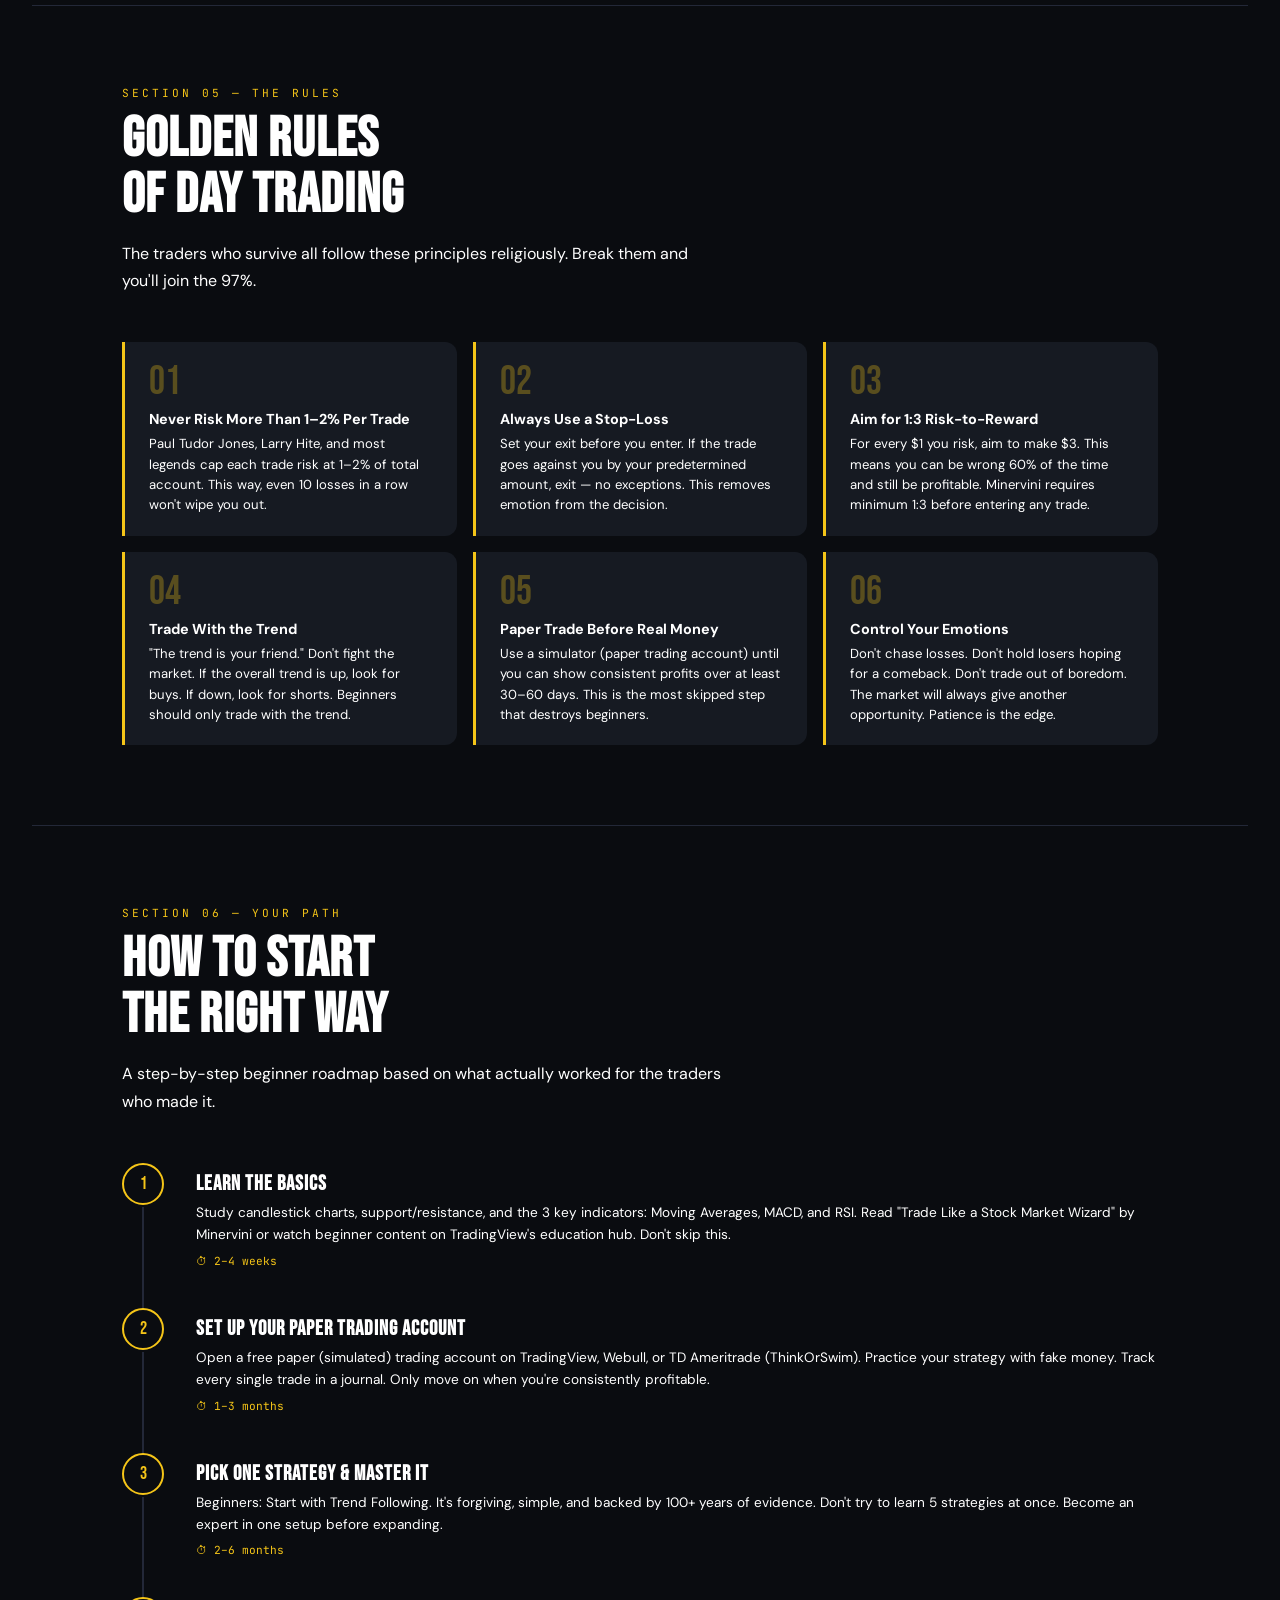
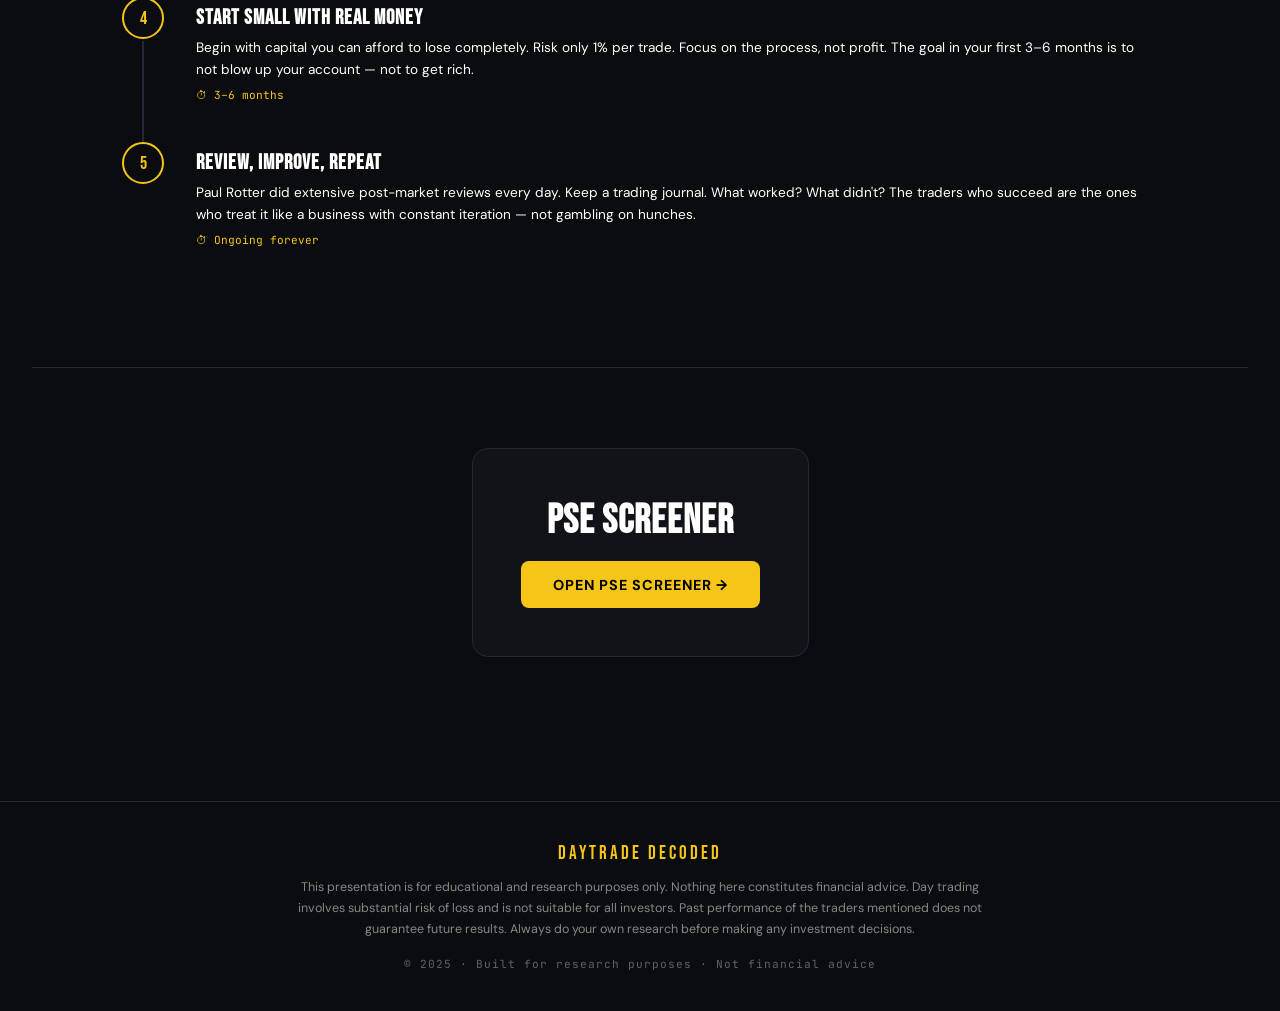
==== commit c5686ad8: "Update index.html" ====
--- a/index.html
+++ b/index.html
@@ -247,7 +247,7 @@
  
   <div class="strategies-list">
  
-    <!-- TREND FOLLOWING -->
+   <!-- TREND FOLLOWING -->
     <div class="strategy-row best reveal">
       <div class="strat-cols">
         <div>
@@ -269,18 +269,22 @@
         </div>
       </div>
       <div class="yt-wrap">
-        <button class="yt-toggle" onclick="toggleYT(this)">
-          ▶ Watch Walkthrough — Trend Following
-          <svg class="yt-arrow" width="12" height="12" viewBox="0 0 24 24" fill="none" stroke="currentColor" stroke-width="2.5"><polyline points="6 9 12 15 18 9"/></svg>
-        </button>
-        <div class="yt-embed-box" data-src="https://www.youtube.com/embed/rf_EQvubKlk?si=Og_Wjf1F84je7rqa">
-          <div class="yt-placeholder">
-            <div class="yt-play-icon">
-              <svg width="22" height="22" viewBox="0 0 24 24" fill="#ff4444"><polygon points="5 3 19 12 5 21 5 3"/></svg>
-            </div>
-          </div>
-        </div>
-      </div>
+        <div class="yt-toggle static">
+            ▶ Watch Walkthrough — Trend Following
+            <svg class="yt-arrow" width="12" height="12" viewBox="0 0 24 24" fill="none" stroke="currentColor" stroke-width="2.5">
+              <polyline points="6 9 12 15 18 9"/>
+            </svg>
+          </div>
+
+        <div class="yt-embed-box open">
+          <iframe 
+            src="https://www.youtube.com/embed/rf_EQvubKlk"
+            title="Trend Following Walkthrough"
+            allow="accelerometer; autoplay; clipboard-write; encrypted-media; gyroscope; picture-in-picture"
+            allowfullscreen>
+          </iframe>
+        </div>
+      </div>  
     </div>
  
     <!-- MOMENTUM TRADING -->
@@ -305,6 +309,23 @@
         </div>
       </div>
       <div class="yt-wrap">
+        <div class="yt-toggle static">
+          ▶ Watch Walkthrough — Momentum Trading
+            <svg class="yt-arrow" width="12" height="12" viewBox="0 0 24 24" fill="none" stroke="currentColor" stroke-width="2.5">
+              <polyline points="6 9 12 15 18 9"/>
+            </svg>
+          </div>
+
+        <div class="yt-embed-box open">
+          <iframe 
+            src="https://www.youtube.com/embed/TNVIspG7rKo?si=xnqT_BEHYGAkOzej"
+            title="Trend Following Walkthrough"
+            allow="accelerometer; autoplay; clipboard-write; encrypted-media; gyroscope; picture-in-picture"
+            allowfullscreen>
+          </iframe>
+        </div>
+      </div>  
+      <!-- <div class="yt-wrap">
         <button class="yt-toggle" onclick="toggleYT(this)">
           ▶ Watch Walkthrough — Momentum Trading
           <svg class="yt-arrow" width="12" height="12" viewBox="0 0 24 24" fill="none" stroke="currentColor" stroke-width="2.5"><polyline points="6 9 12 15 18 9"/></svg>
@@ -316,7 +337,7 @@
             </div>
           </div>
         </div>
-      </div>
+      </div> -->
     </div>
  
     <!-- BREAKOUT TRADING -->
@@ -341,6 +362,23 @@
         </div>
       </div>
       <div class="yt-wrap">
+        <div class="yt-toggle static">
+          ▶ Watch Walkthrough — Breakout Trading
+            <svg class="yt-arrow" width="12" height="12" viewBox="0 0 24 24" fill="none" stroke="currentColor" stroke-width="2.5">
+              <polyline points="6 9 12 15 18 9"/>
+            </svg>
+          </div>
+
+        <div class="yt-embed-box open">
+          <iframe 
+            src="https://www.youtube.com/embed/kytIBc69H7A?si=QFy_8zkk1UDcNs0u"
+            title="Trend Following Walkthrough"
+            allow="accelerometer; autoplay; clipboard-write; encrypted-media; gyroscope; picture-in-picture"
+            allowfullscreen>
+          </iframe>
+        </div>
+      </div>  
+      <!-- <div class="yt-wrap">
         <button class="yt-toggle" onclick="toggleYT(this)">
           ▶ Watch Walkthrough — Breakout Trading
           <svg class="yt-arrow" width="12" height="12" viewBox="0 0 24 24" fill="none" stroke="currentColor" stroke-width="2.5"><polyline points="6 9 12 15 18 9"/></svg>
@@ -352,7 +390,7 @@
             </div>          
           </div>
         </div>
-      </div>
+      </div> -->
     </div>
  
     <!-- RANGE TRADING -->
@@ -377,6 +415,23 @@
         </div>
       </div>
       <div class="yt-wrap">
+        <div class="yt-toggle static">
+          ▶ Watch Walkthrough — Range Trading
+            <svg class="yt-arrow" width="12" height="12" viewBox="0 0 24 24" fill="none" stroke="currentColor" stroke-width="2.5">
+              <polyline points="6 9 12 15 18 9"/>
+            </svg>
+          </div>
+
+        <div class="yt-embed-box open">
+          <iframe 
+            src="https://www.youtube.com/embed/8-x2S8owxYQ?si=R2yU9gqV7wIEx-r3"
+            title="Trend Following Walkthrough"
+            allow="accelerometer; autoplay; clipboard-write; encrypted-media; gyroscope; picture-in-picture"
+            allowfullscreen>
+          </iframe>
+        </div>
+      </div>  
+      <!-- <div class="yt-wrap">
         <button class="yt-toggle" onclick="toggleYT(this)">
           ▶ Watch Walkthrough — Range Trading
           <svg class="yt-arrow" width="12" height="12" viewBox="0 0 24 24" fill="none" stroke="currentColor" stroke-width="2.5"><polyline points="6 9 12 15 18 9"/></svg>
@@ -388,7 +443,7 @@
             </div>
           </div>
         </div>
-      </div>
+      </div> -->
     </div>
  
     <!-- SCALPING -->
@@ -413,6 +468,23 @@
         </div>
       </div>
       <div class="yt-wrap">
+        <div class="yt-toggle static">
+          ▶ Watch Walkthrough — Scalping
+            <svg class="yt-arrow" width="12" height="12" viewBox="0 0 24 24" fill="none" stroke="currentColor" stroke-width="2.5">
+              <polyline points="6 9 12 15 18 9"/>
+            </svg>
+          </div>
+
+        <div class="yt-embed-box open">
+          <iframe 
+            src="https://www.youtube.com/embed/p1W8Mjl4kWs?si=zBuRD8LUNzyycA9E"
+            title="Trend Following Walkthrough"
+            allow="accelerometer; autoplay; clipboard-write; encrypted-media; gyroscope; picture-in-picture"
+            allowfullscreen>
+          </iframe>
+        </div>
+      </div>  
+      <!-- <div class="yt-wrap">
         <button class="yt-toggle" onclick="toggleYT(this)">
           ▶ Watch Walkthrough — Scalping
           <svg class="yt-arrow" width="12" height="12" viewBox="0 0 24 24" fill="none" stroke="currentColor" stroke-width="2.5"><polyline points="6 9 12 15 18 9"/></svg>
@@ -424,9 +496,8 @@
             </div>
           </div>
         </div>
-      </div>
-    </div>
- 
+      </div> -->
+    </div>
   </div>
 
  <!-- Comparison table -->
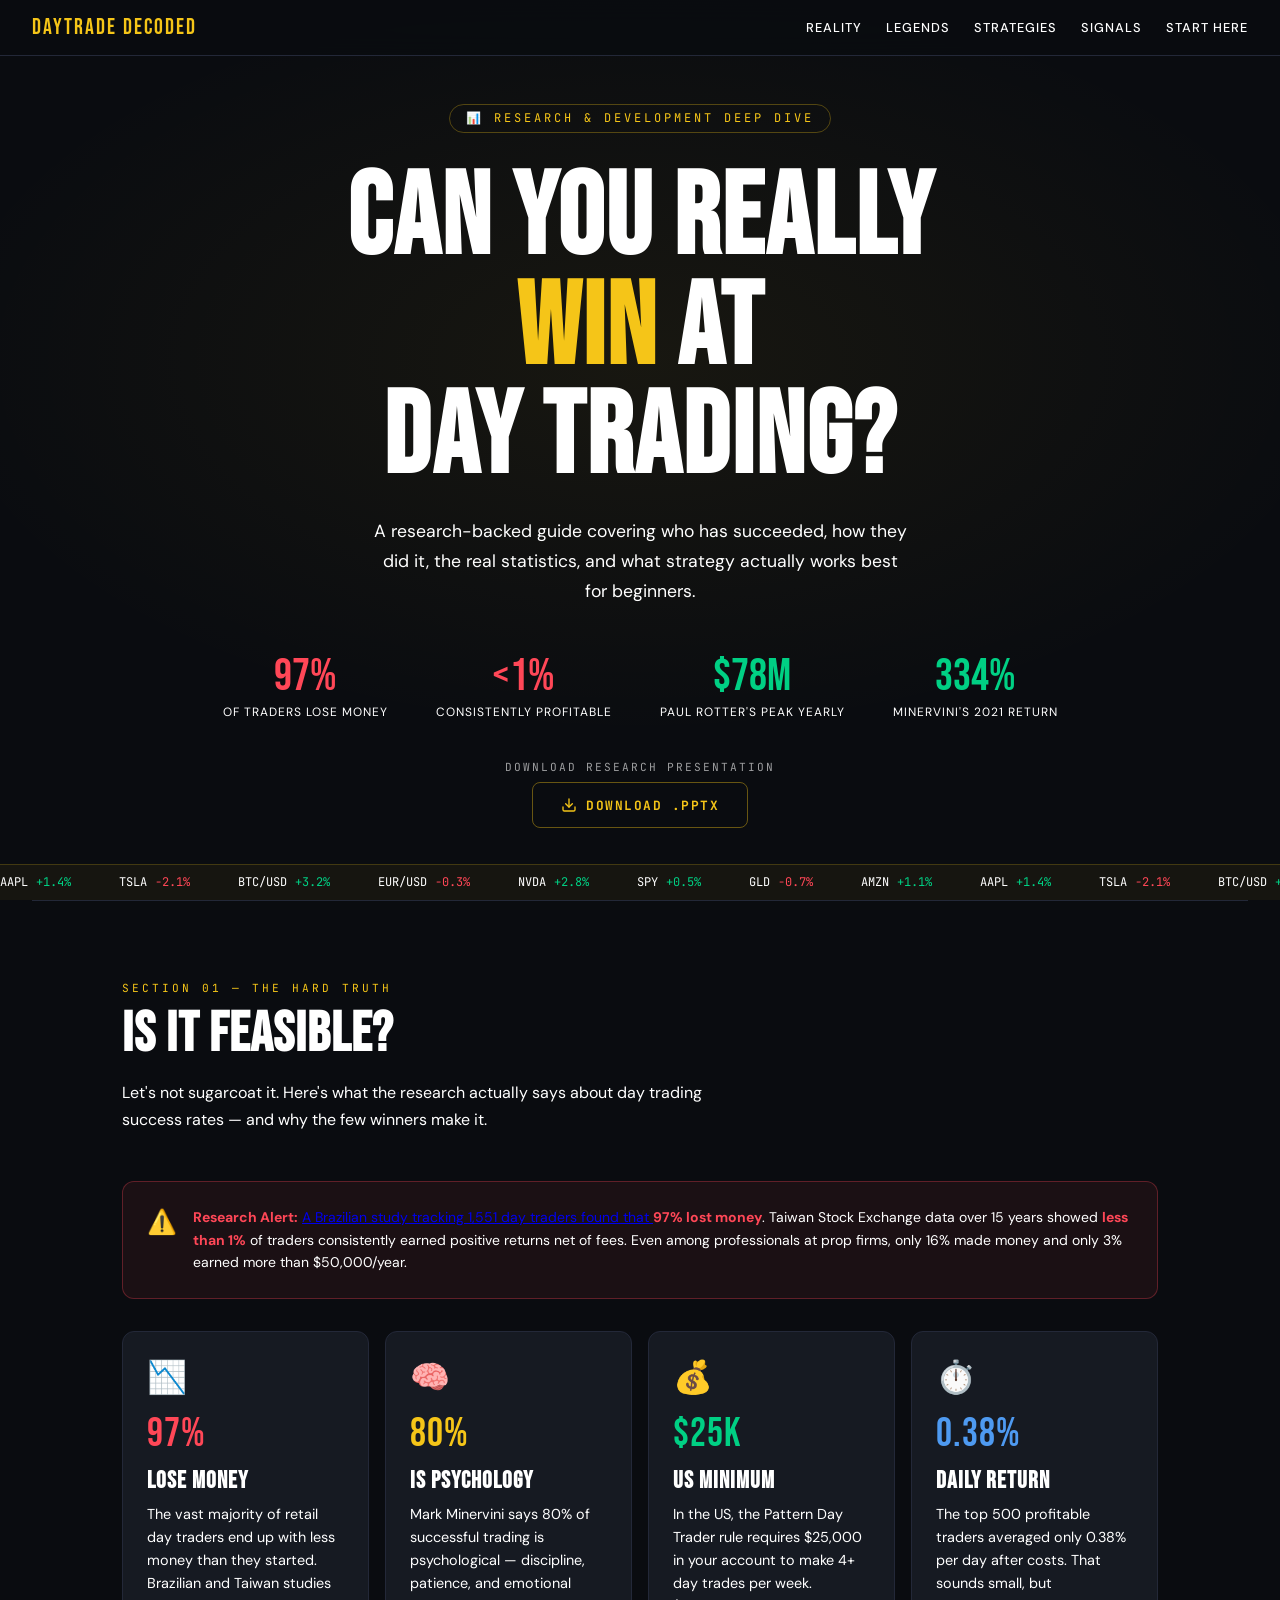
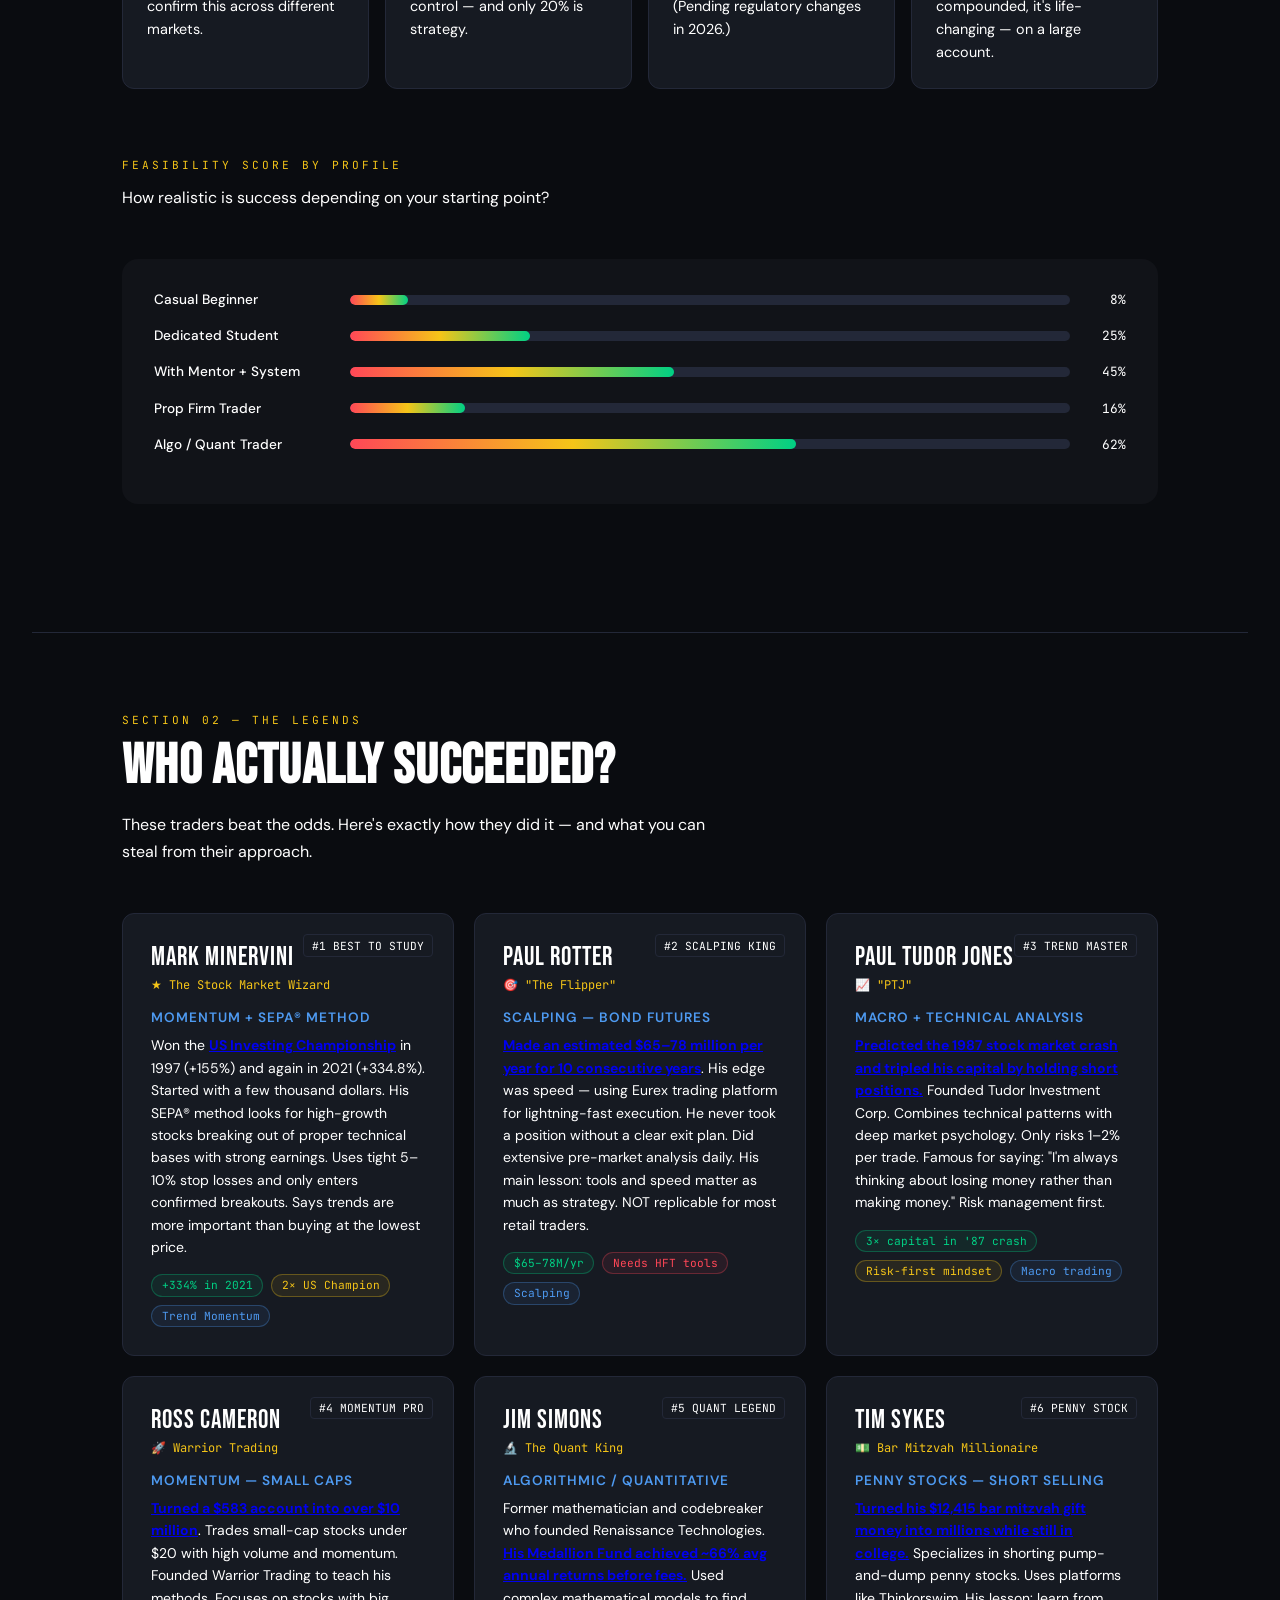
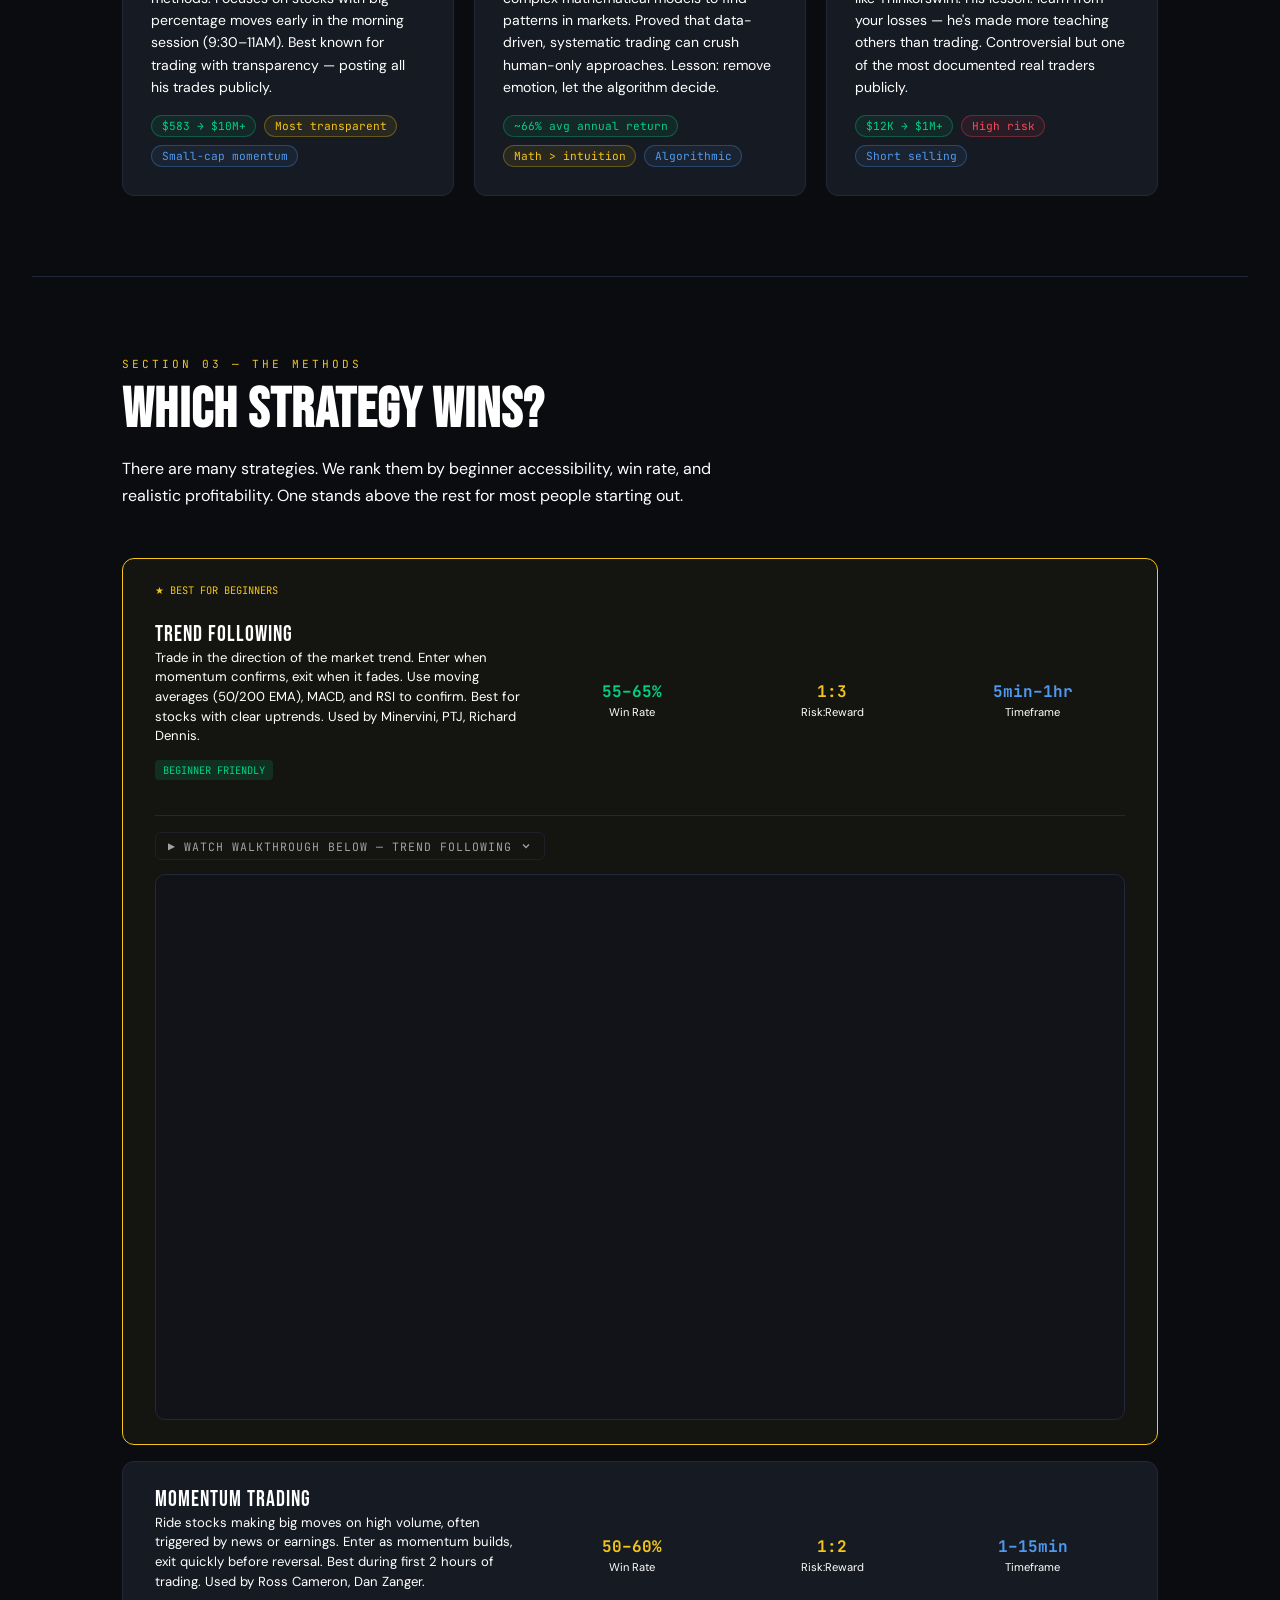
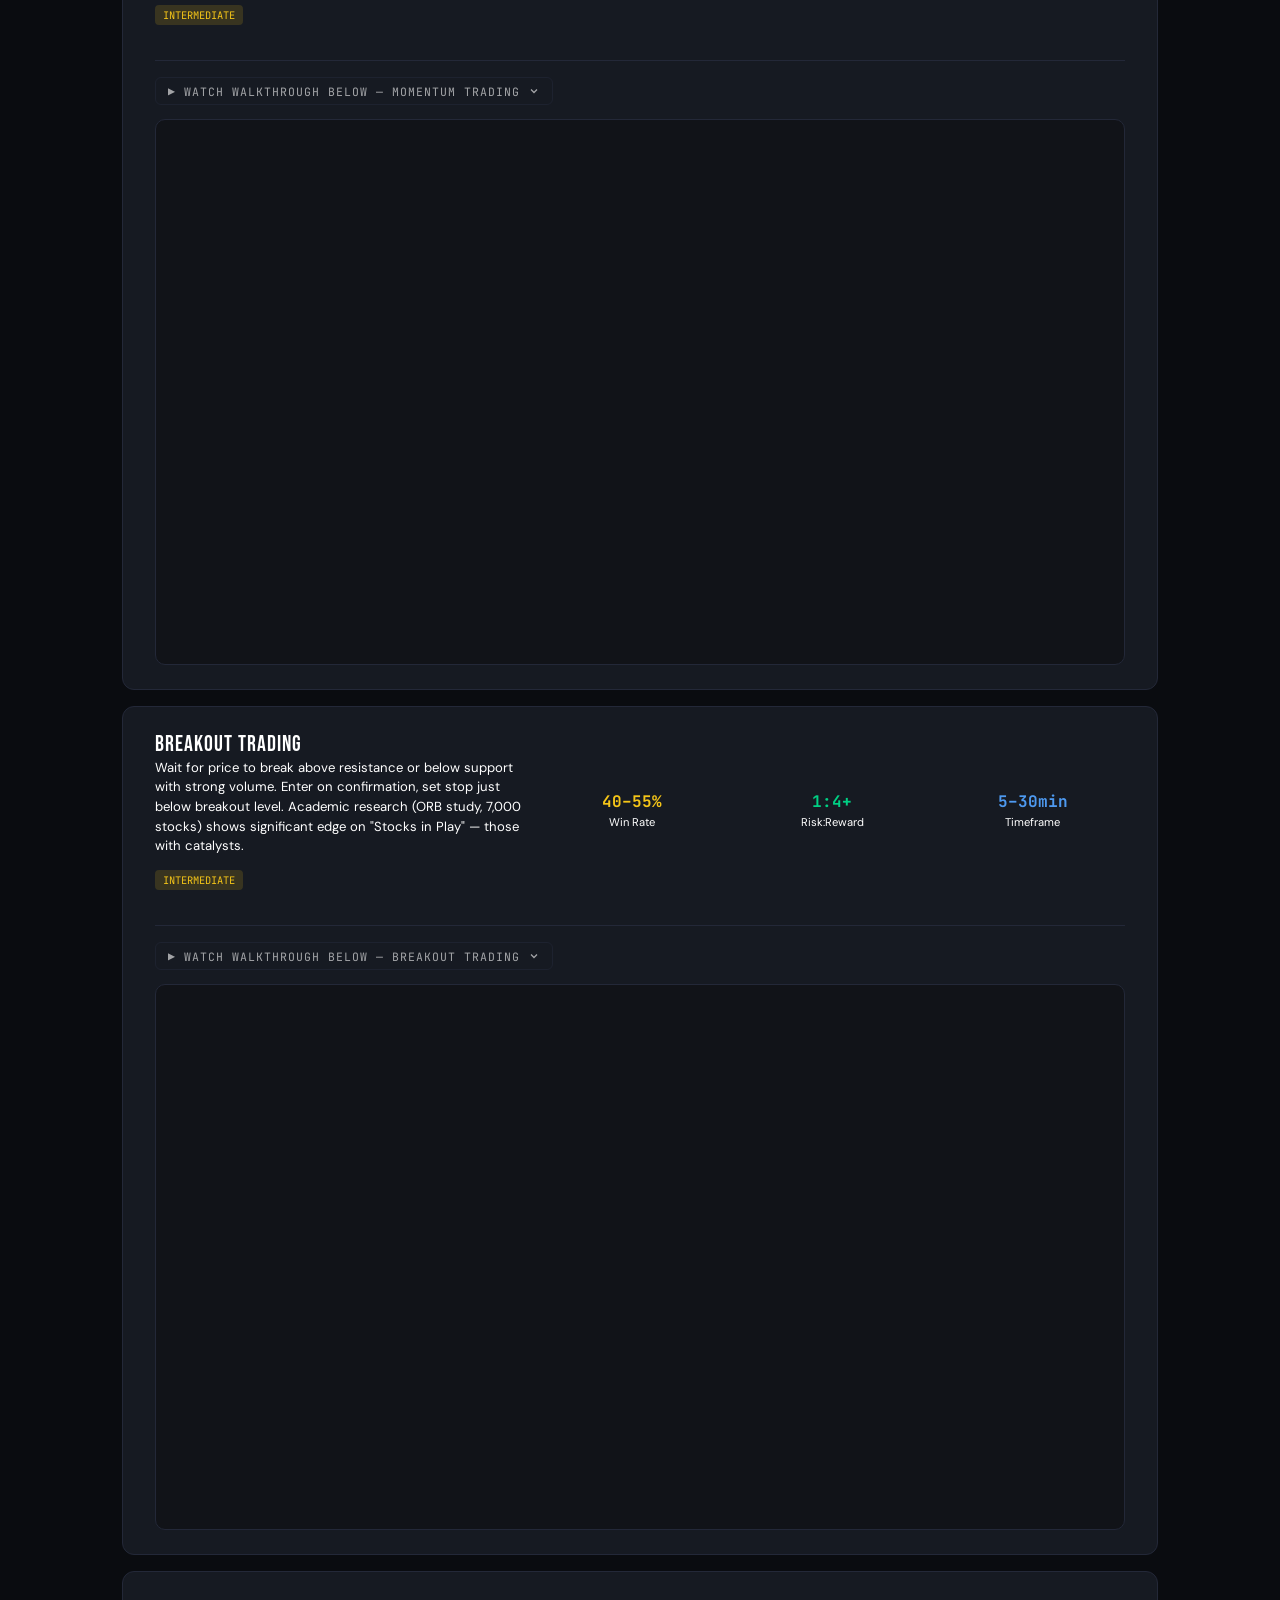
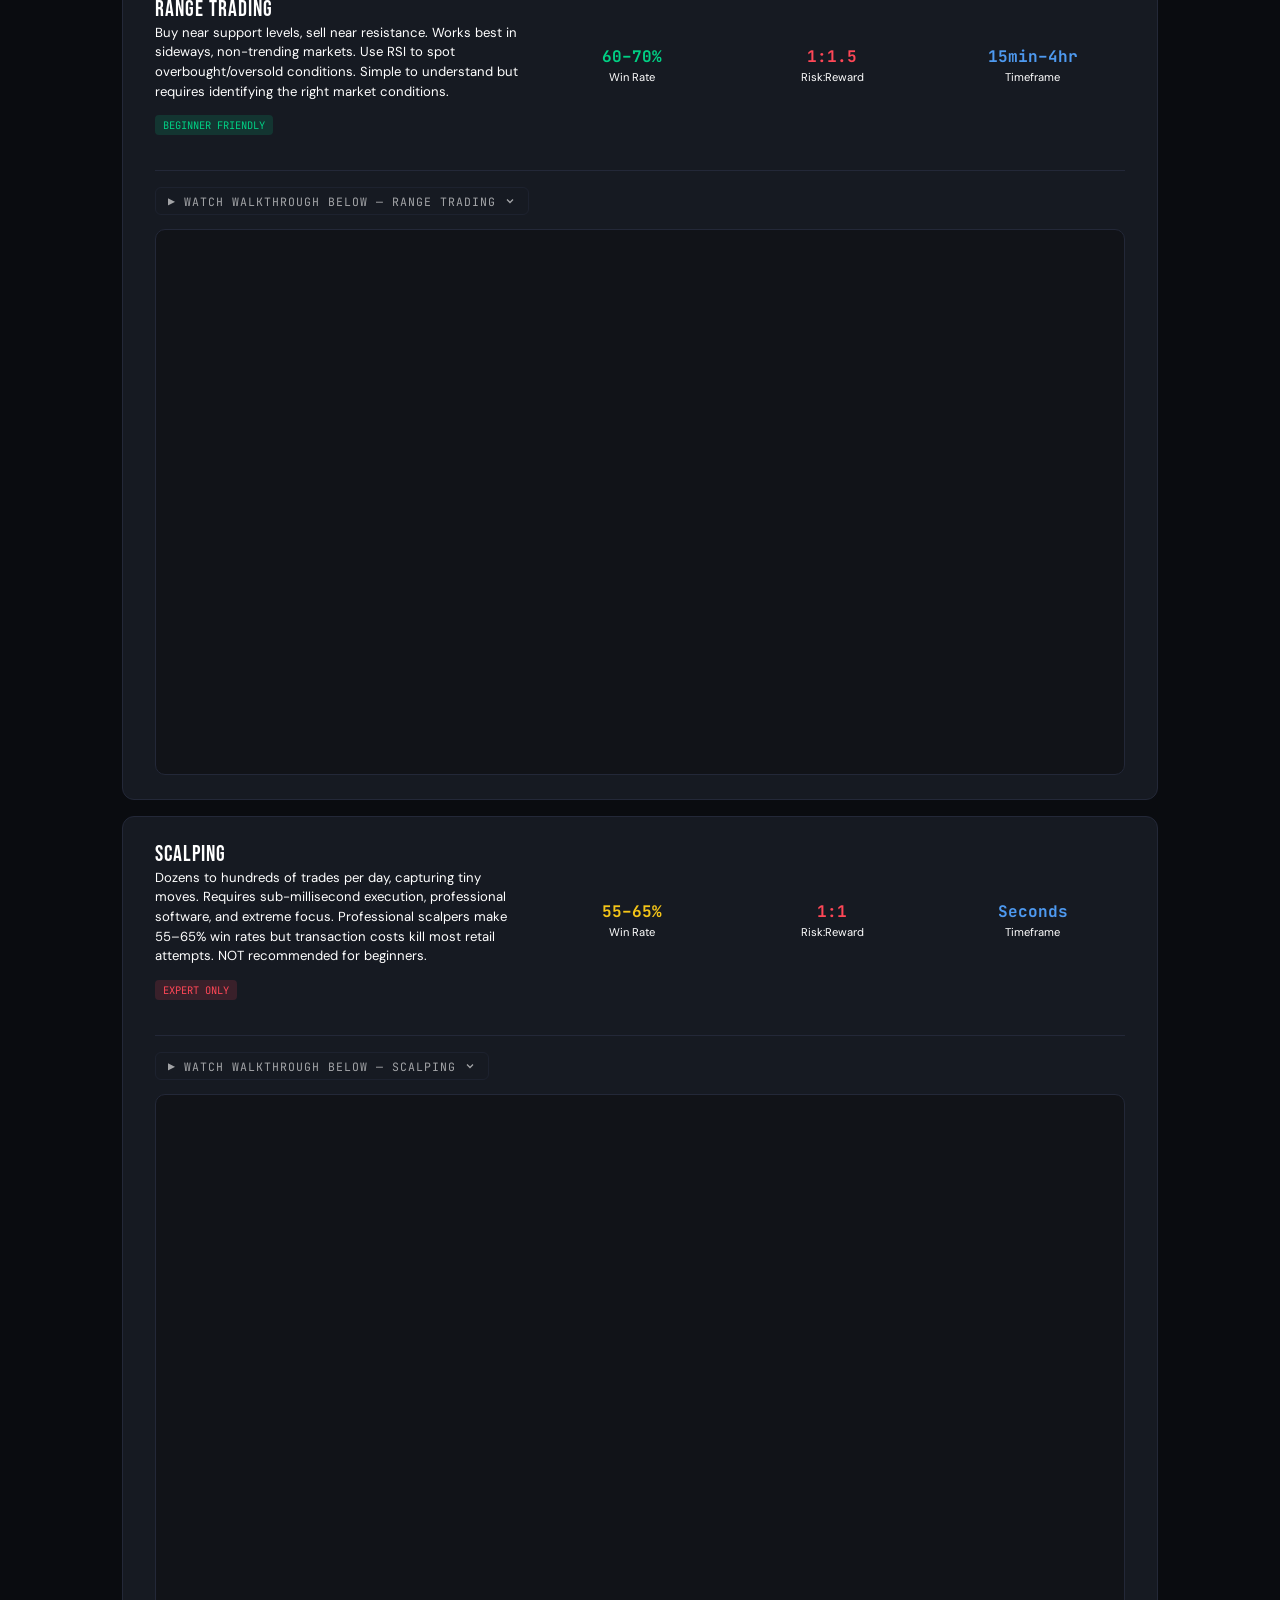
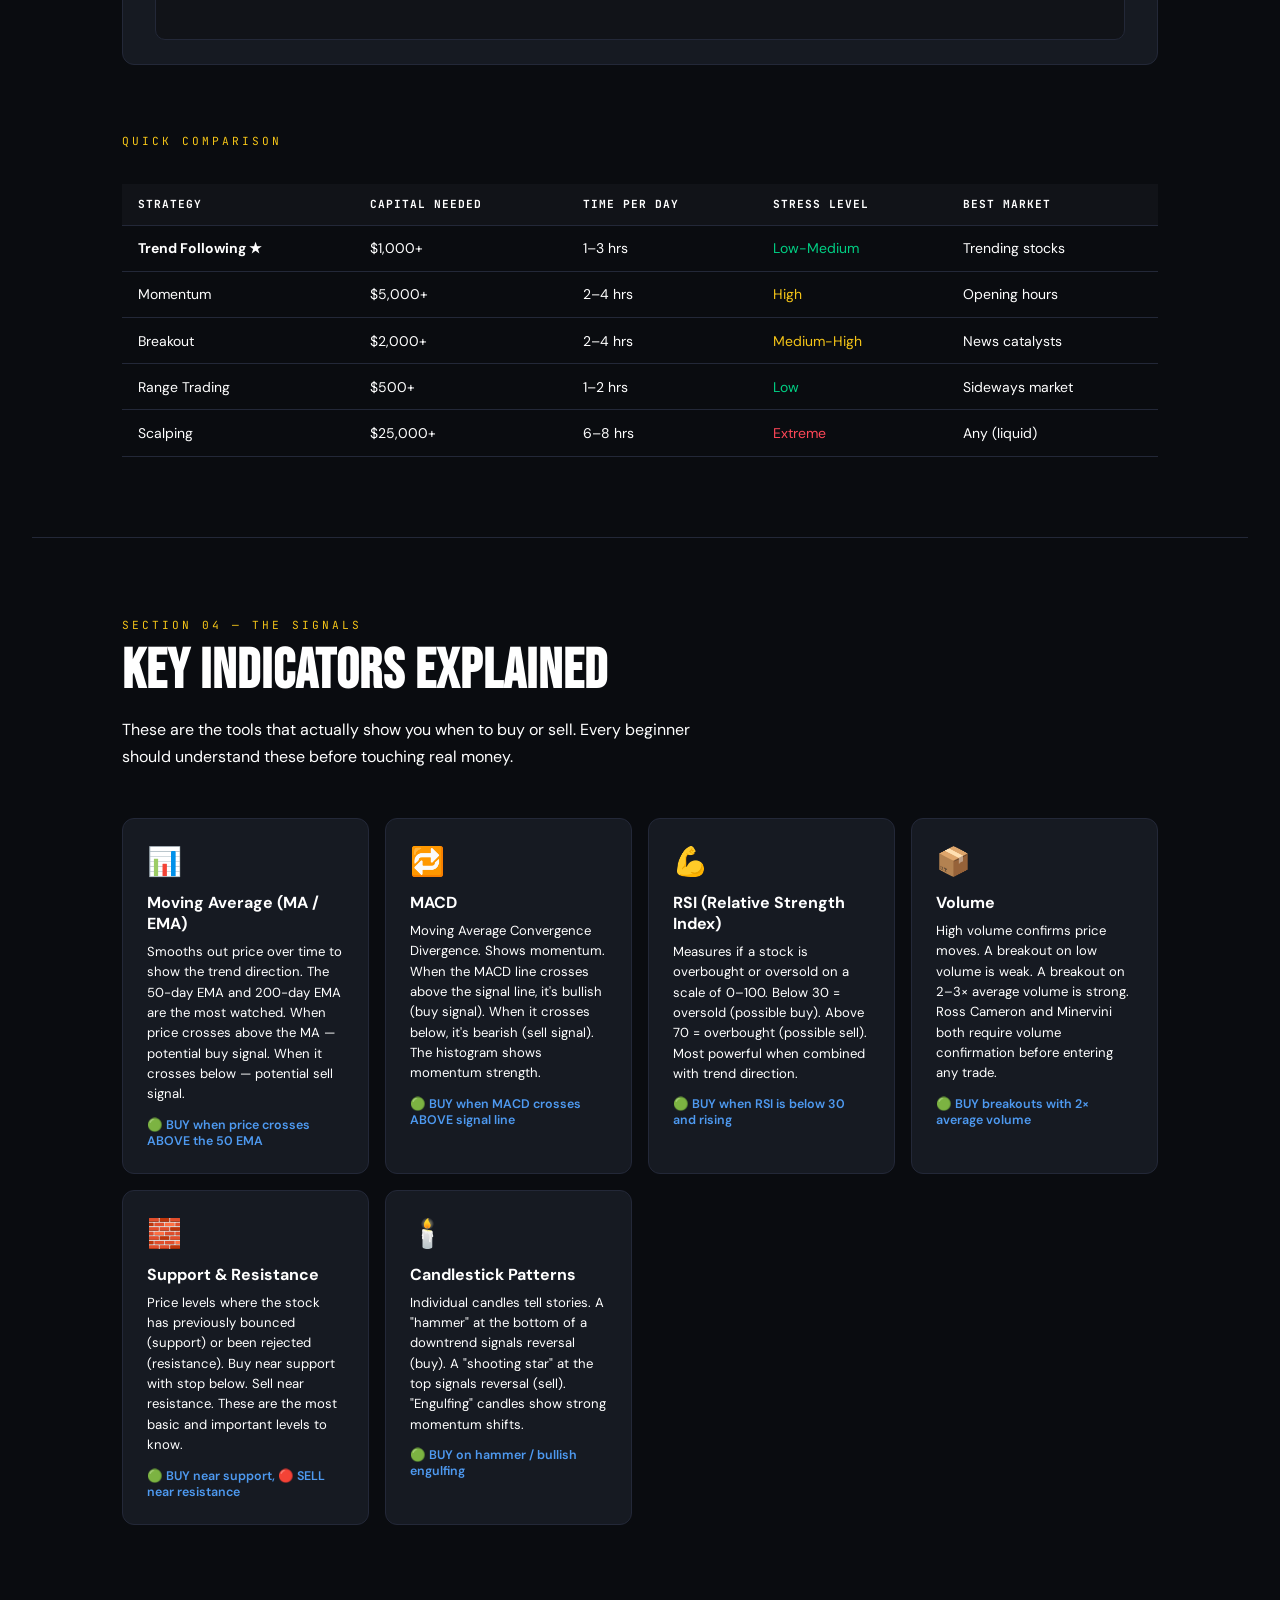
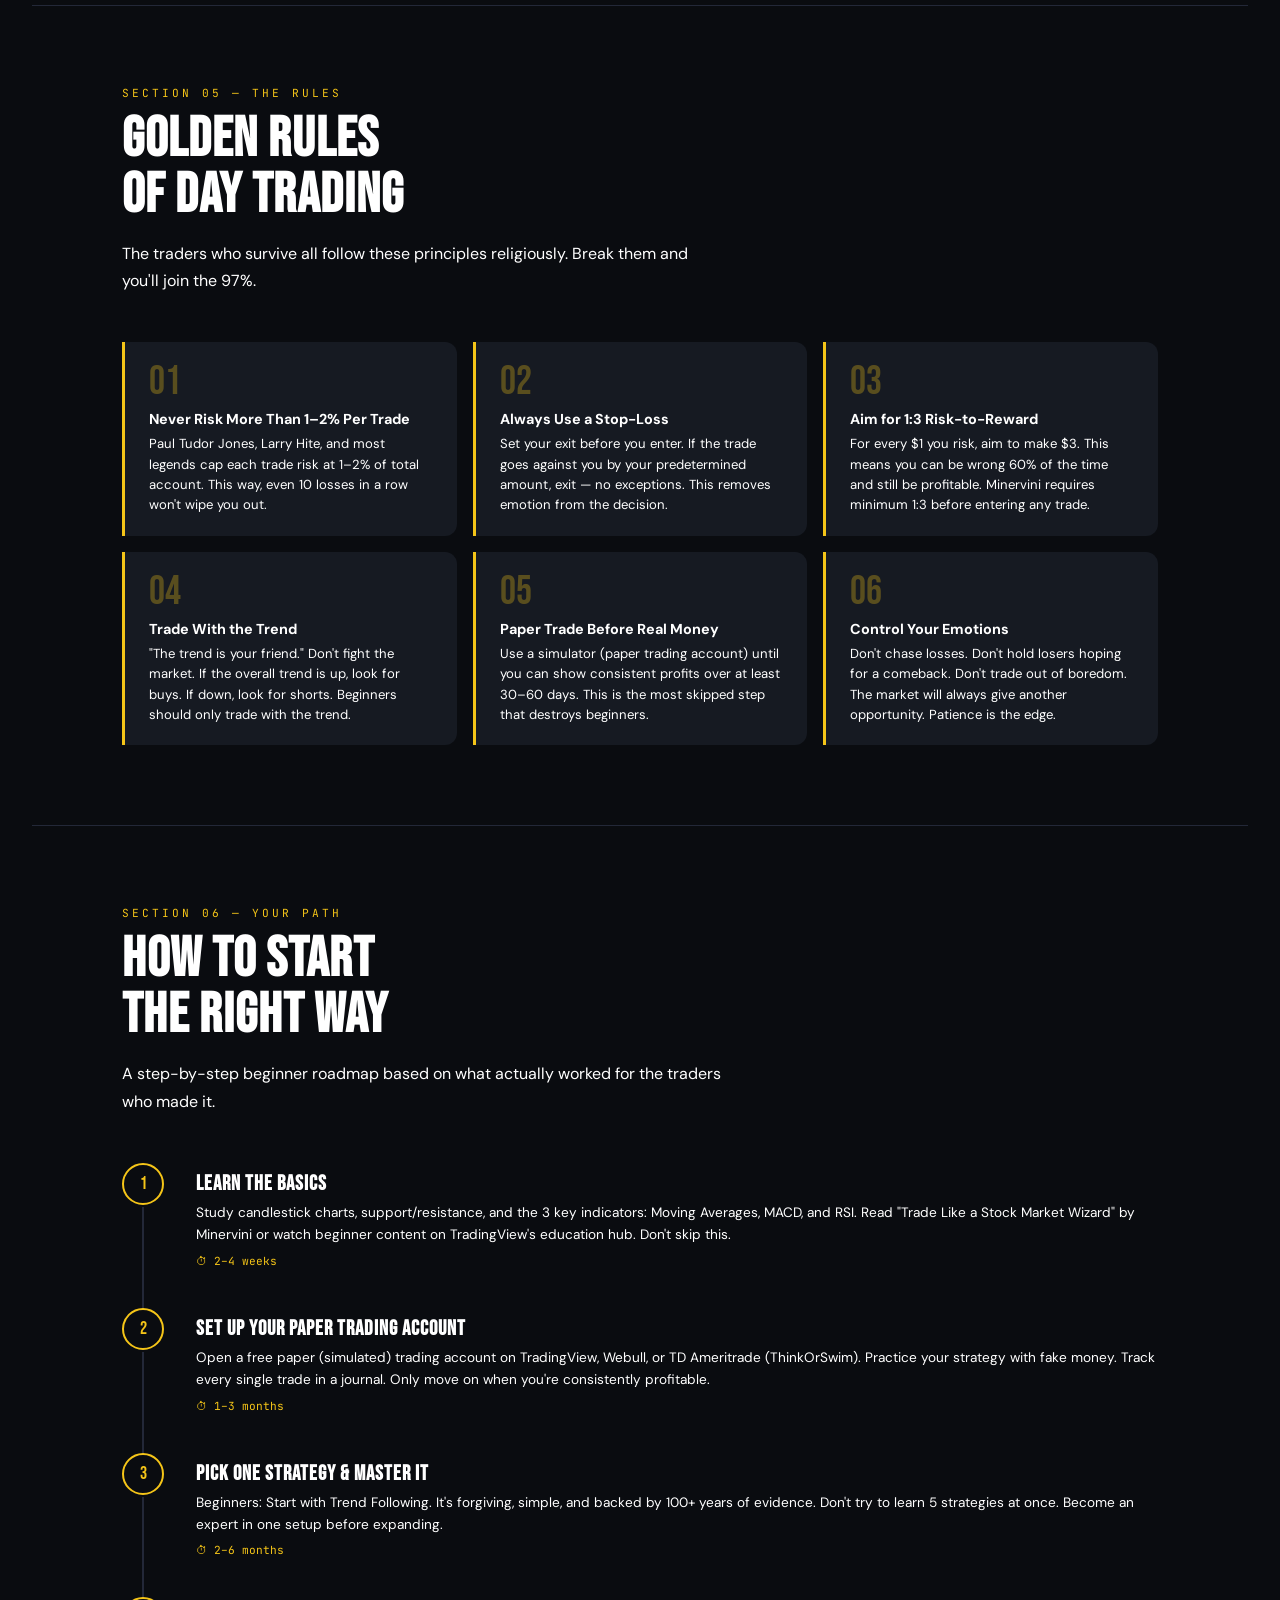
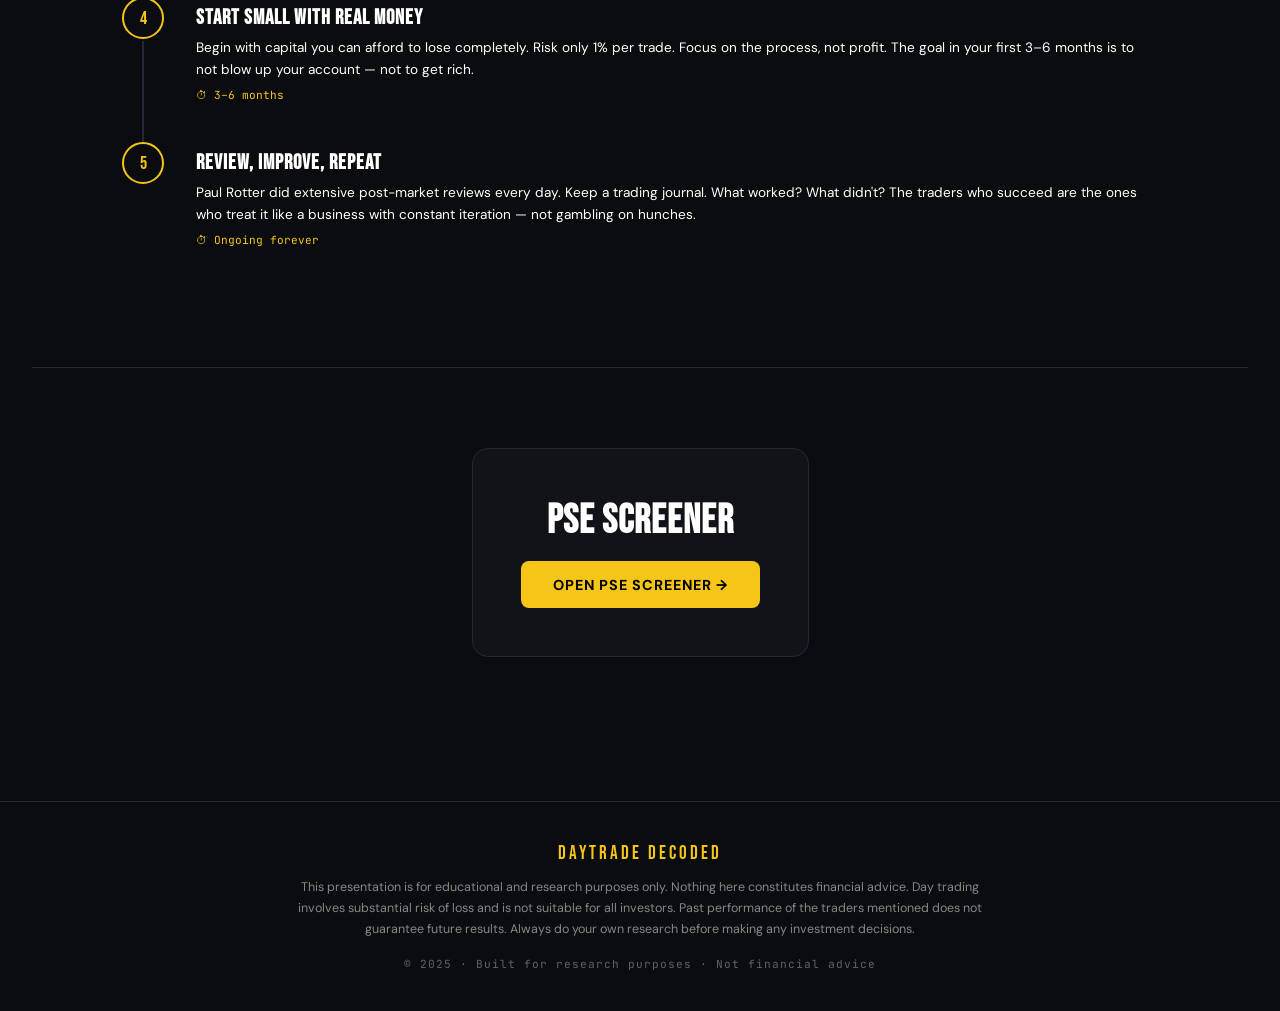
==== commit 043ff180: "Update index.html" ====
--- a/index.html
+++ b/index.html
@@ -270,7 +270,7 @@
       </div>
       <div class="yt-wrap">
         <div class="yt-toggle static">
-            ▶ Watch Walkthrough — Trend Following
+            ▶ Watch Walkthrough Below — Trend Following
             <svg class="yt-arrow" width="12" height="12" viewBox="0 0 24 24" fill="none" stroke="currentColor" stroke-width="2.5">
               <polyline points="6 9 12 15 18 9"/>
             </svg>
@@ -310,7 +310,7 @@
       </div>
       <div class="yt-wrap">
         <div class="yt-toggle static">
-          ▶ Watch Walkthrough — Momentum Trading
+          ▶ Watch Walkthrough Below — Momentum Trading
             <svg class="yt-arrow" width="12" height="12" viewBox="0 0 24 24" fill="none" stroke="currentColor" stroke-width="2.5">
               <polyline points="6 9 12 15 18 9"/>
             </svg>
@@ -363,7 +363,7 @@
       </div>
       <div class="yt-wrap">
         <div class="yt-toggle static">
-          ▶ Watch Walkthrough — Breakout Trading
+          ▶ Watch Walkthrough Below — Breakout Trading
             <svg class="yt-arrow" width="12" height="12" viewBox="0 0 24 24" fill="none" stroke="currentColor" stroke-width="2.5">
               <polyline points="6 9 12 15 18 9"/>
             </svg>
@@ -416,7 +416,7 @@
       </div>
       <div class="yt-wrap">
         <div class="yt-toggle static">
-          ▶ Watch Walkthrough — Range Trading
+          ▶ Watch Walkthrough Below — Range Trading
             <svg class="yt-arrow" width="12" height="12" viewBox="0 0 24 24" fill="none" stroke="currentColor" stroke-width="2.5">
               <polyline points="6 9 12 15 18 9"/>
             </svg>
@@ -469,7 +469,7 @@
       </div>
       <div class="yt-wrap">
         <div class="yt-toggle static">
-          ▶ Watch Walkthrough — Scalping
+          ▶ Watch Walkthrough Below — Scalping
             <svg class="yt-arrow" width="12" height="12" viewBox="0 0 24 24" fill="none" stroke="currentColor" stroke-width="2.5">
               <polyline points="6 9 12 15 18 9"/>
             </svg>
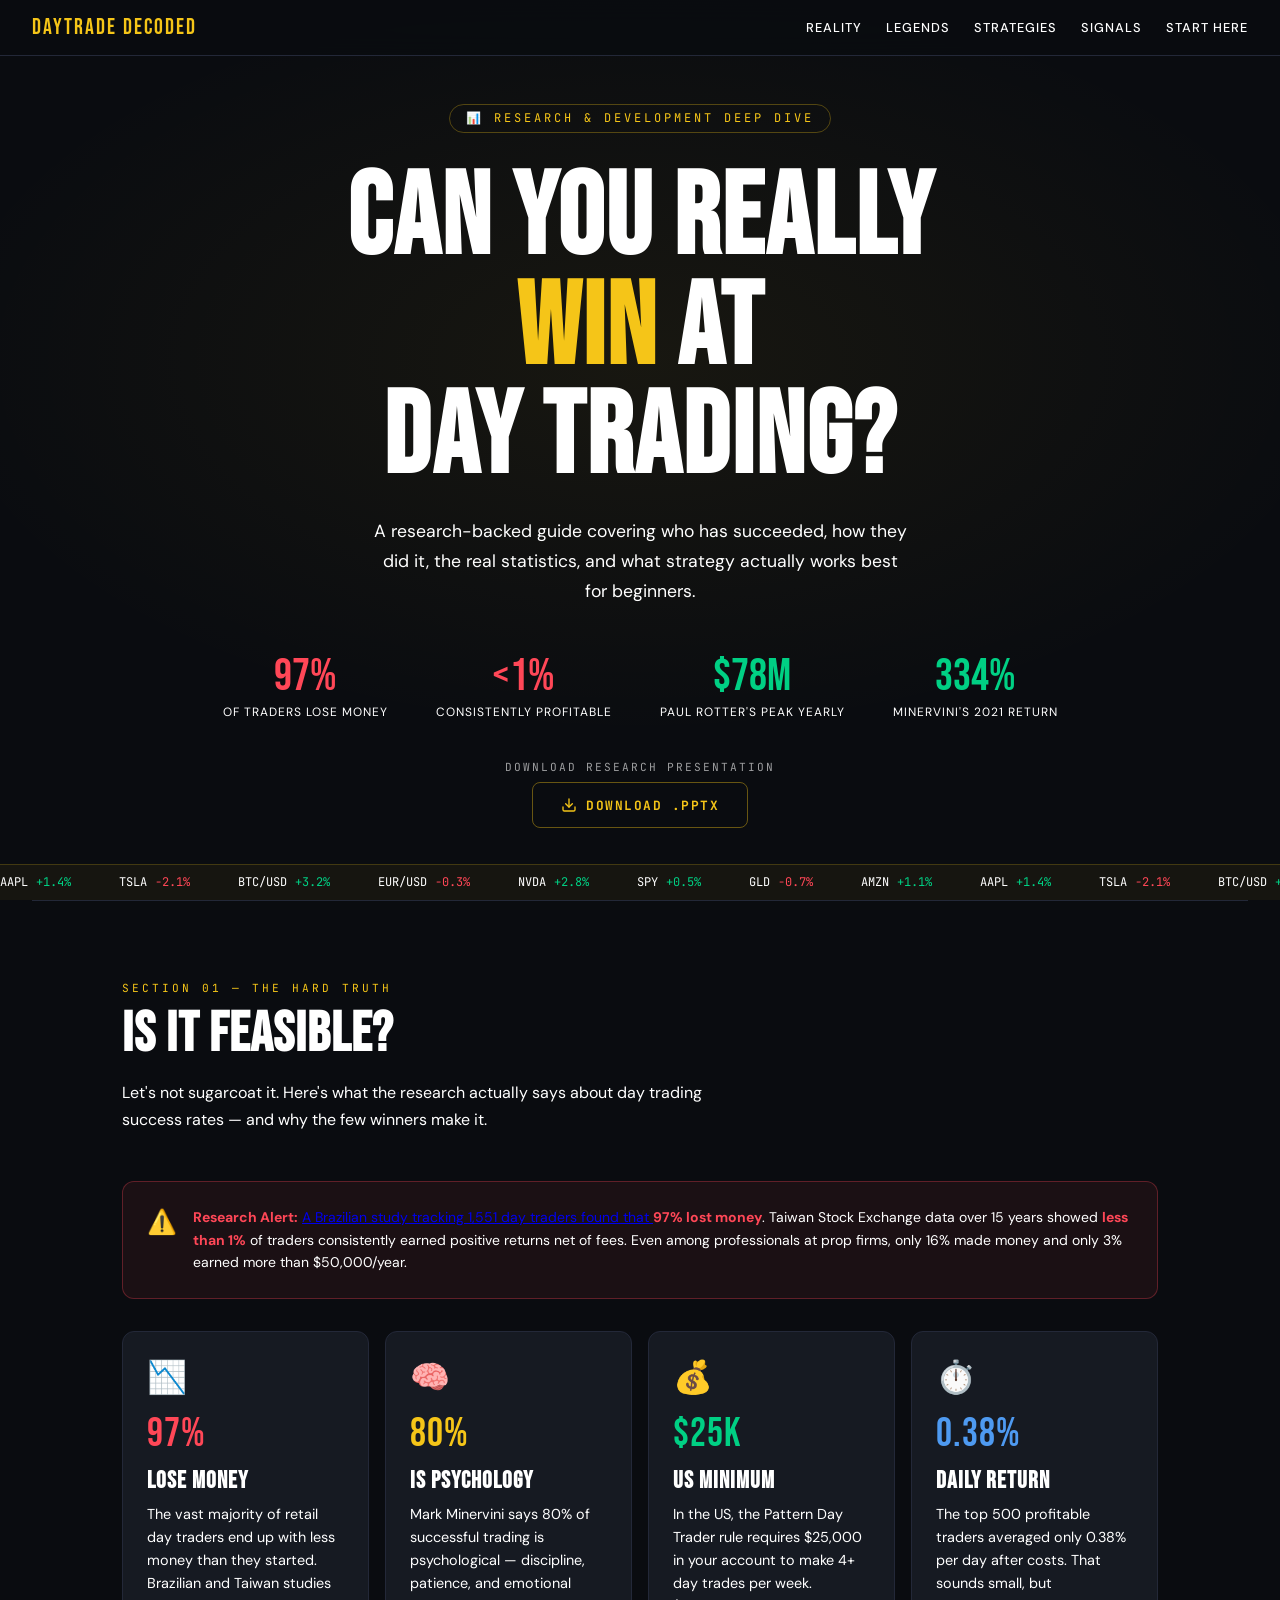
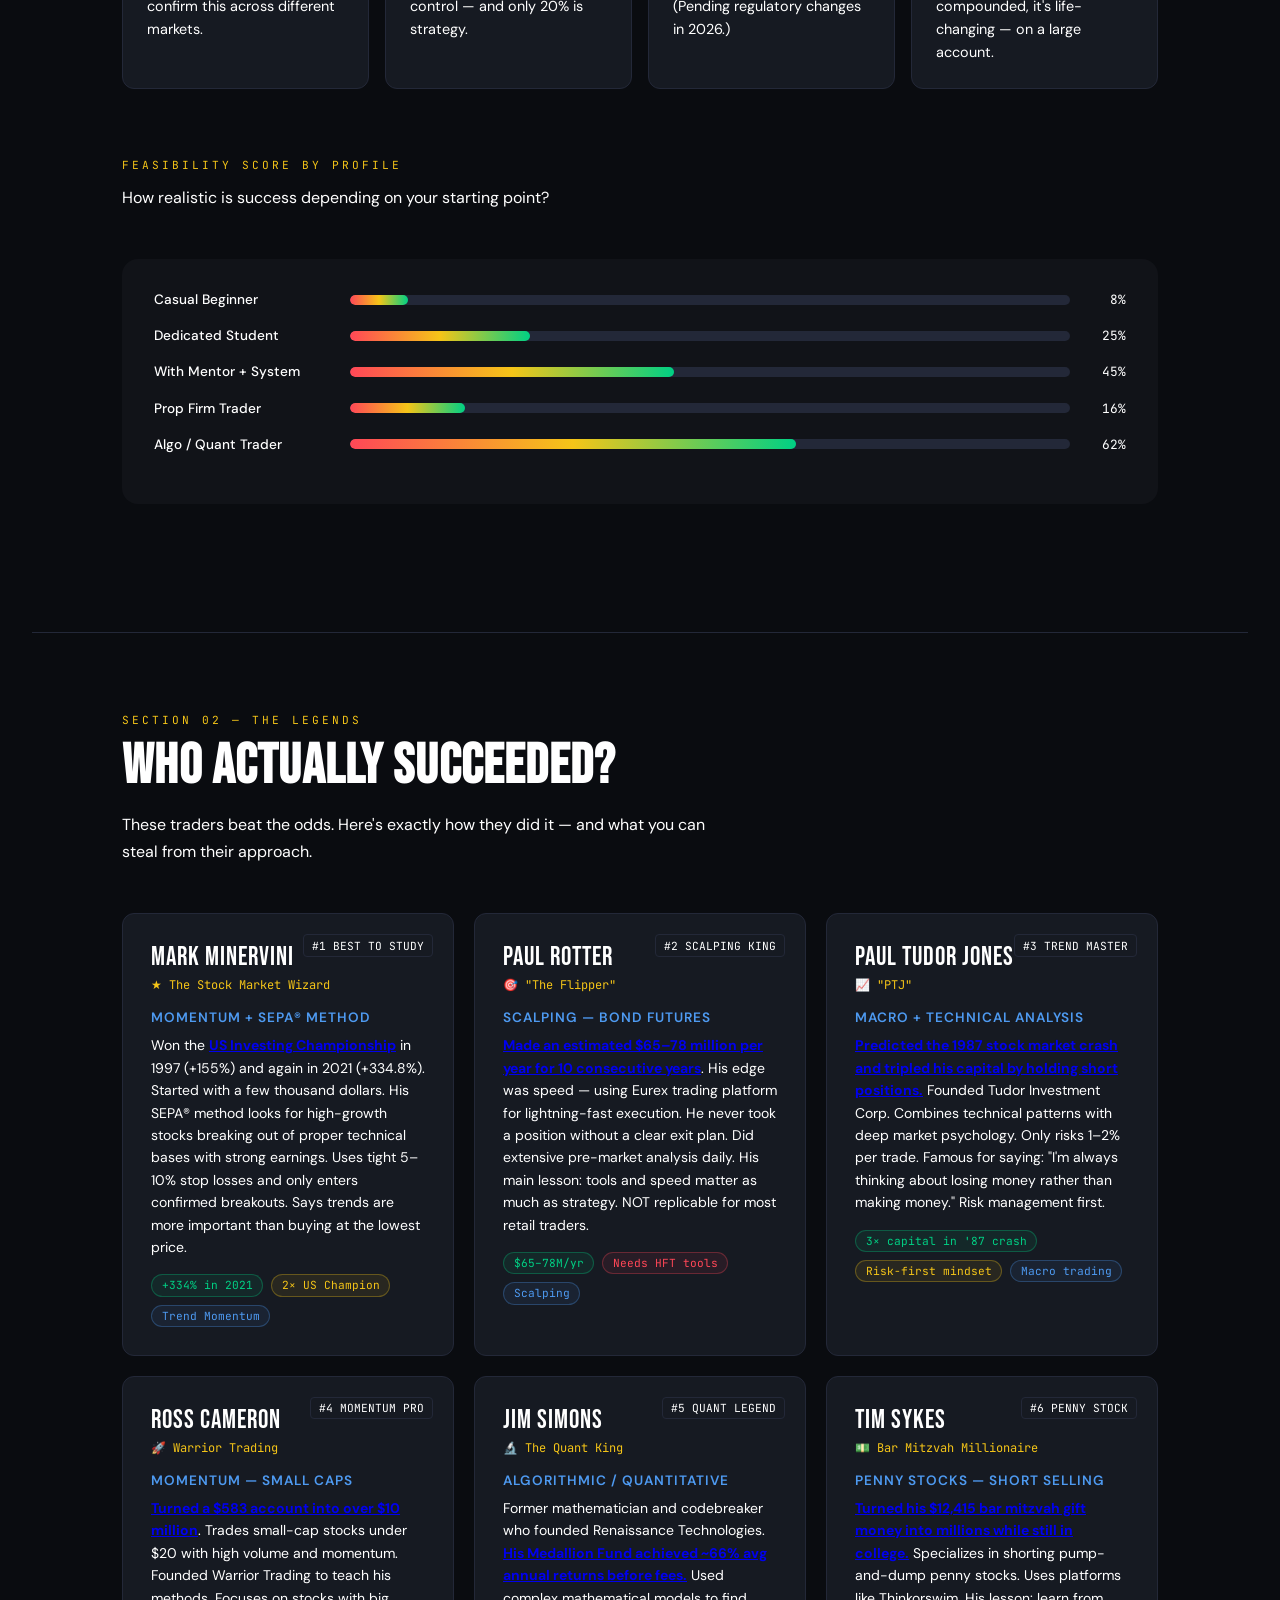
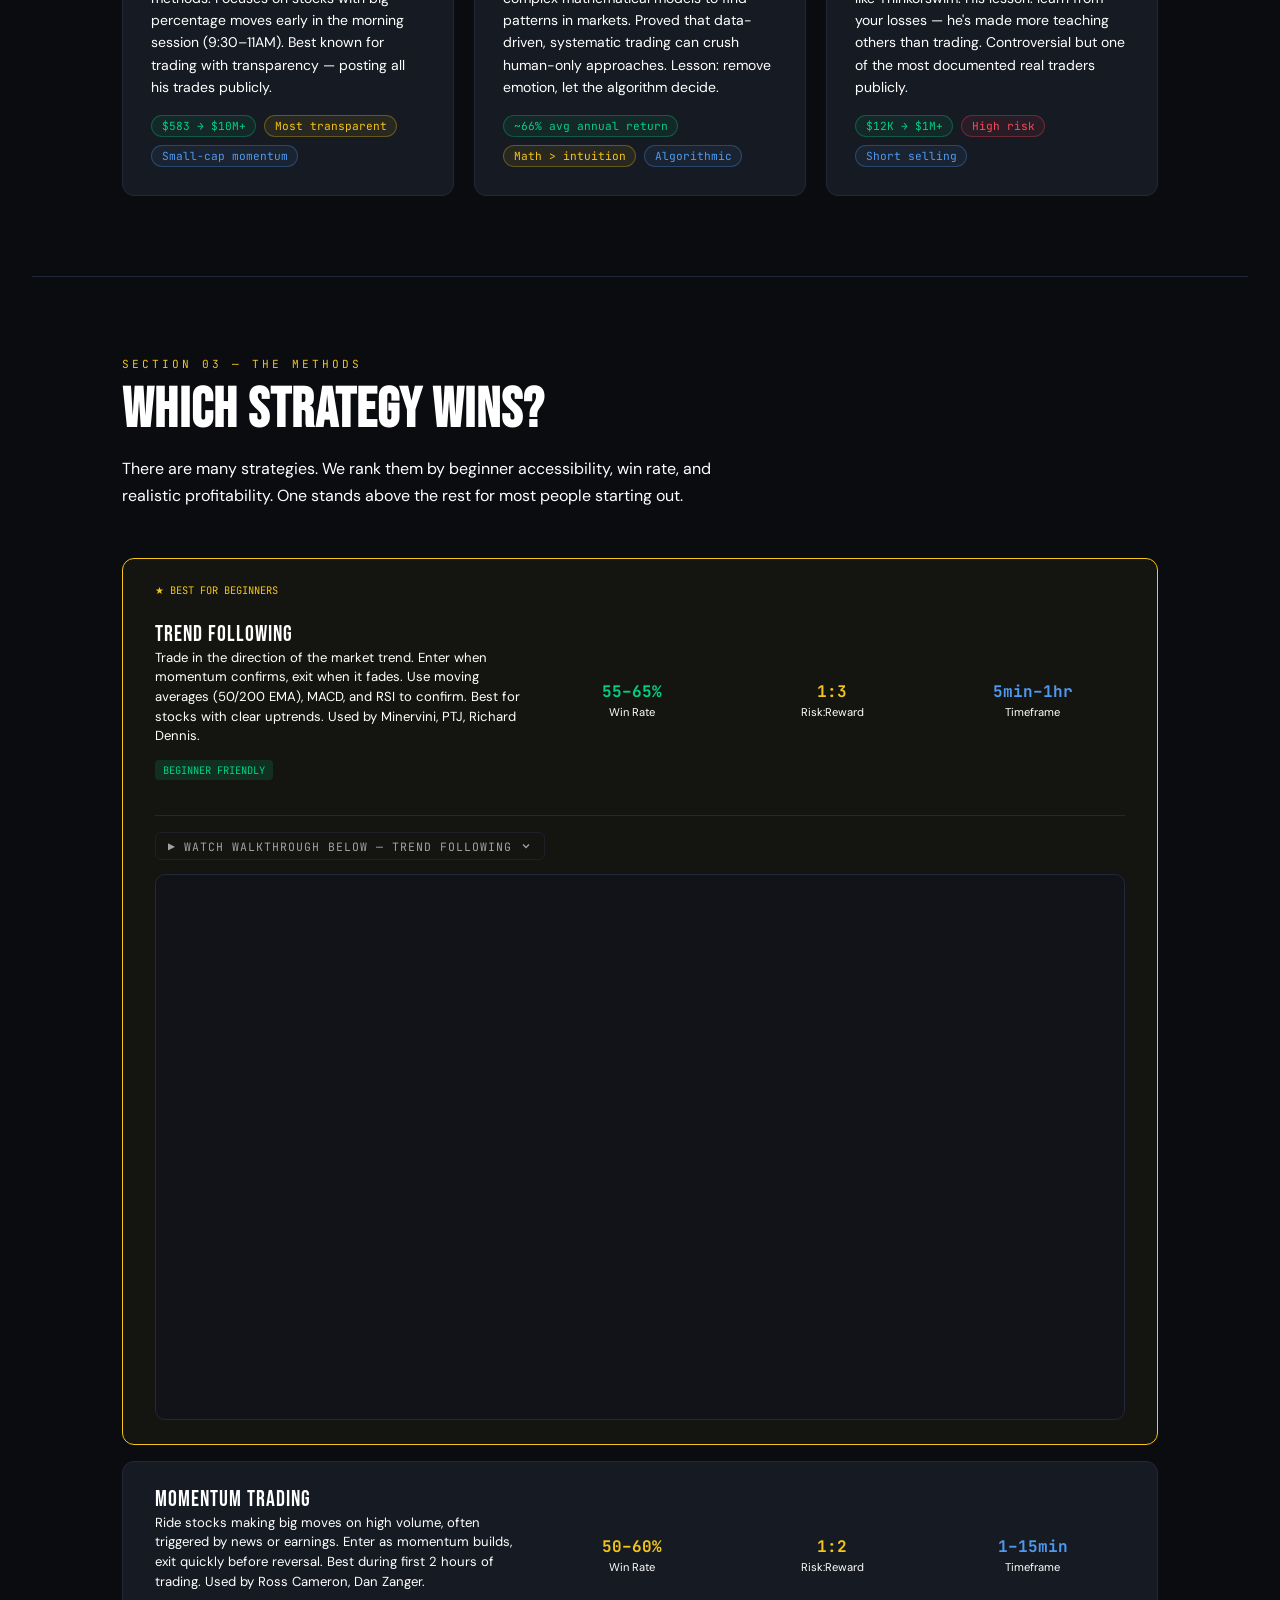
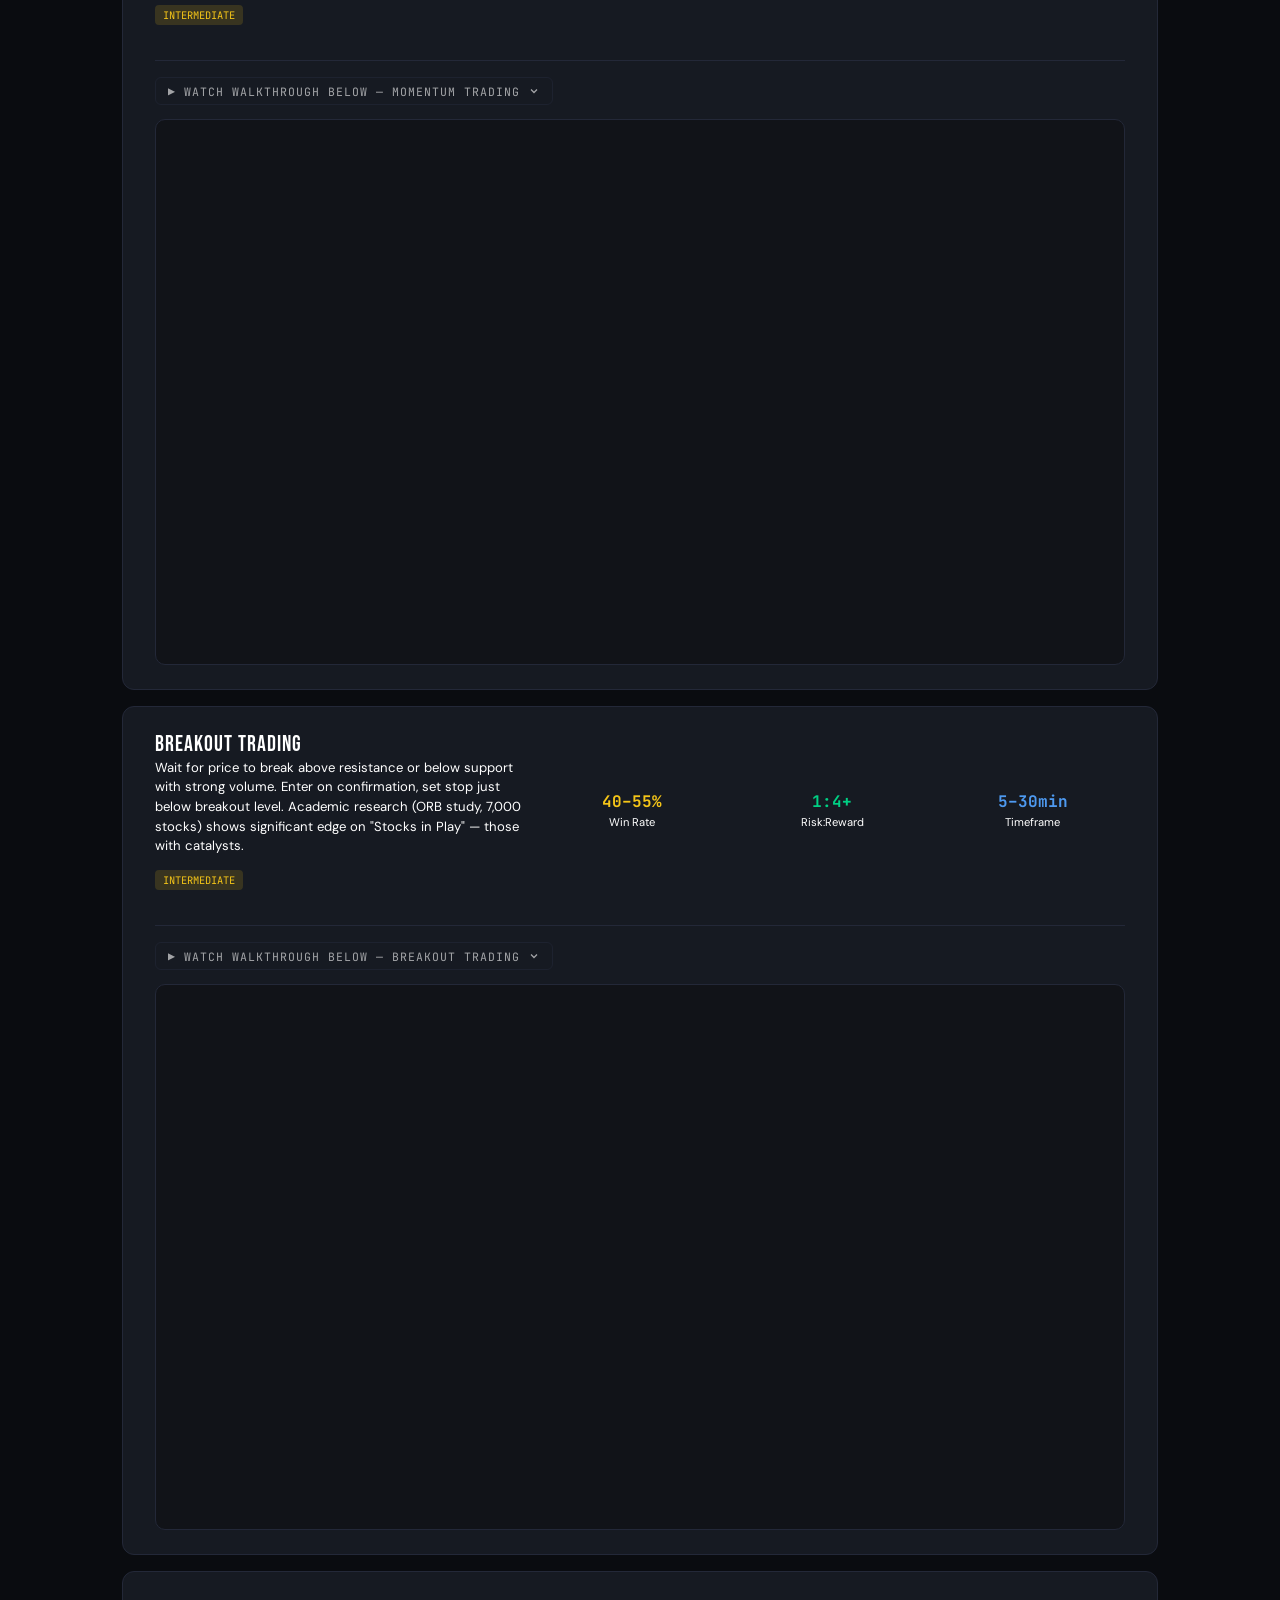
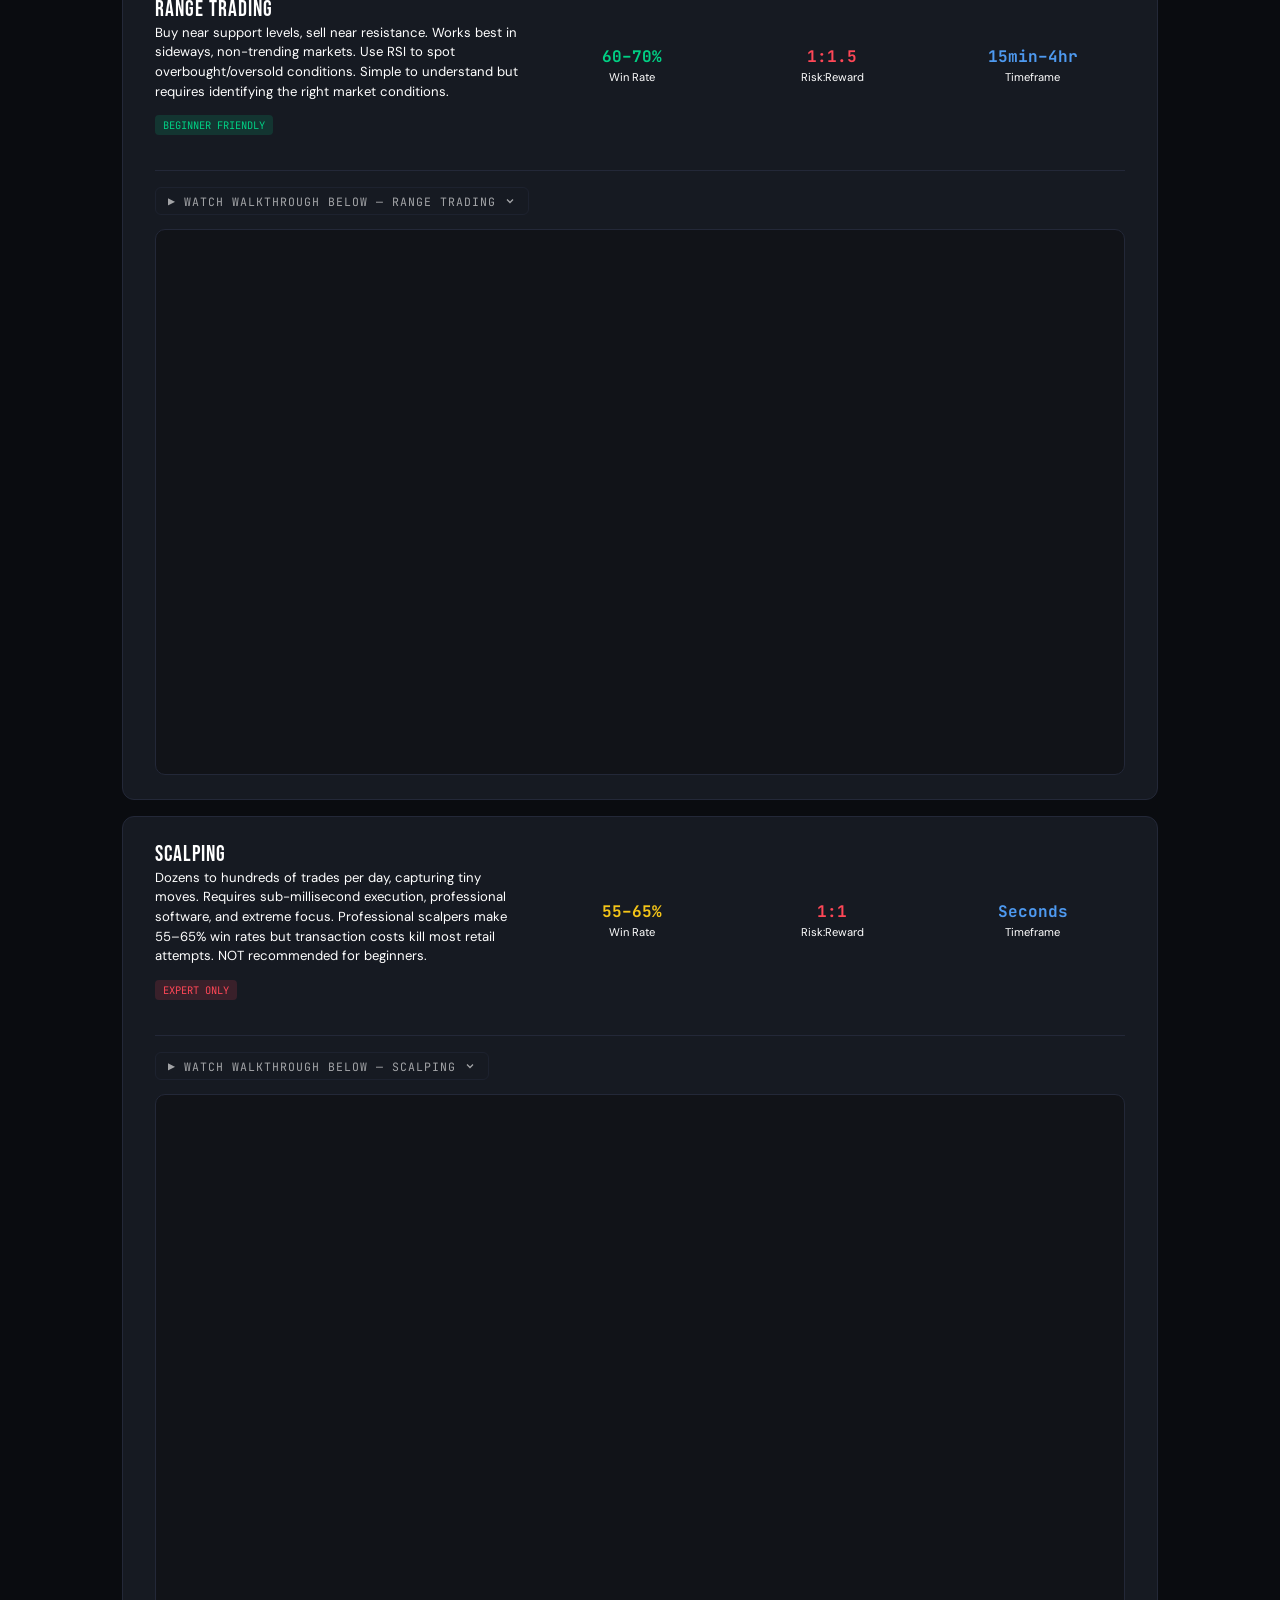
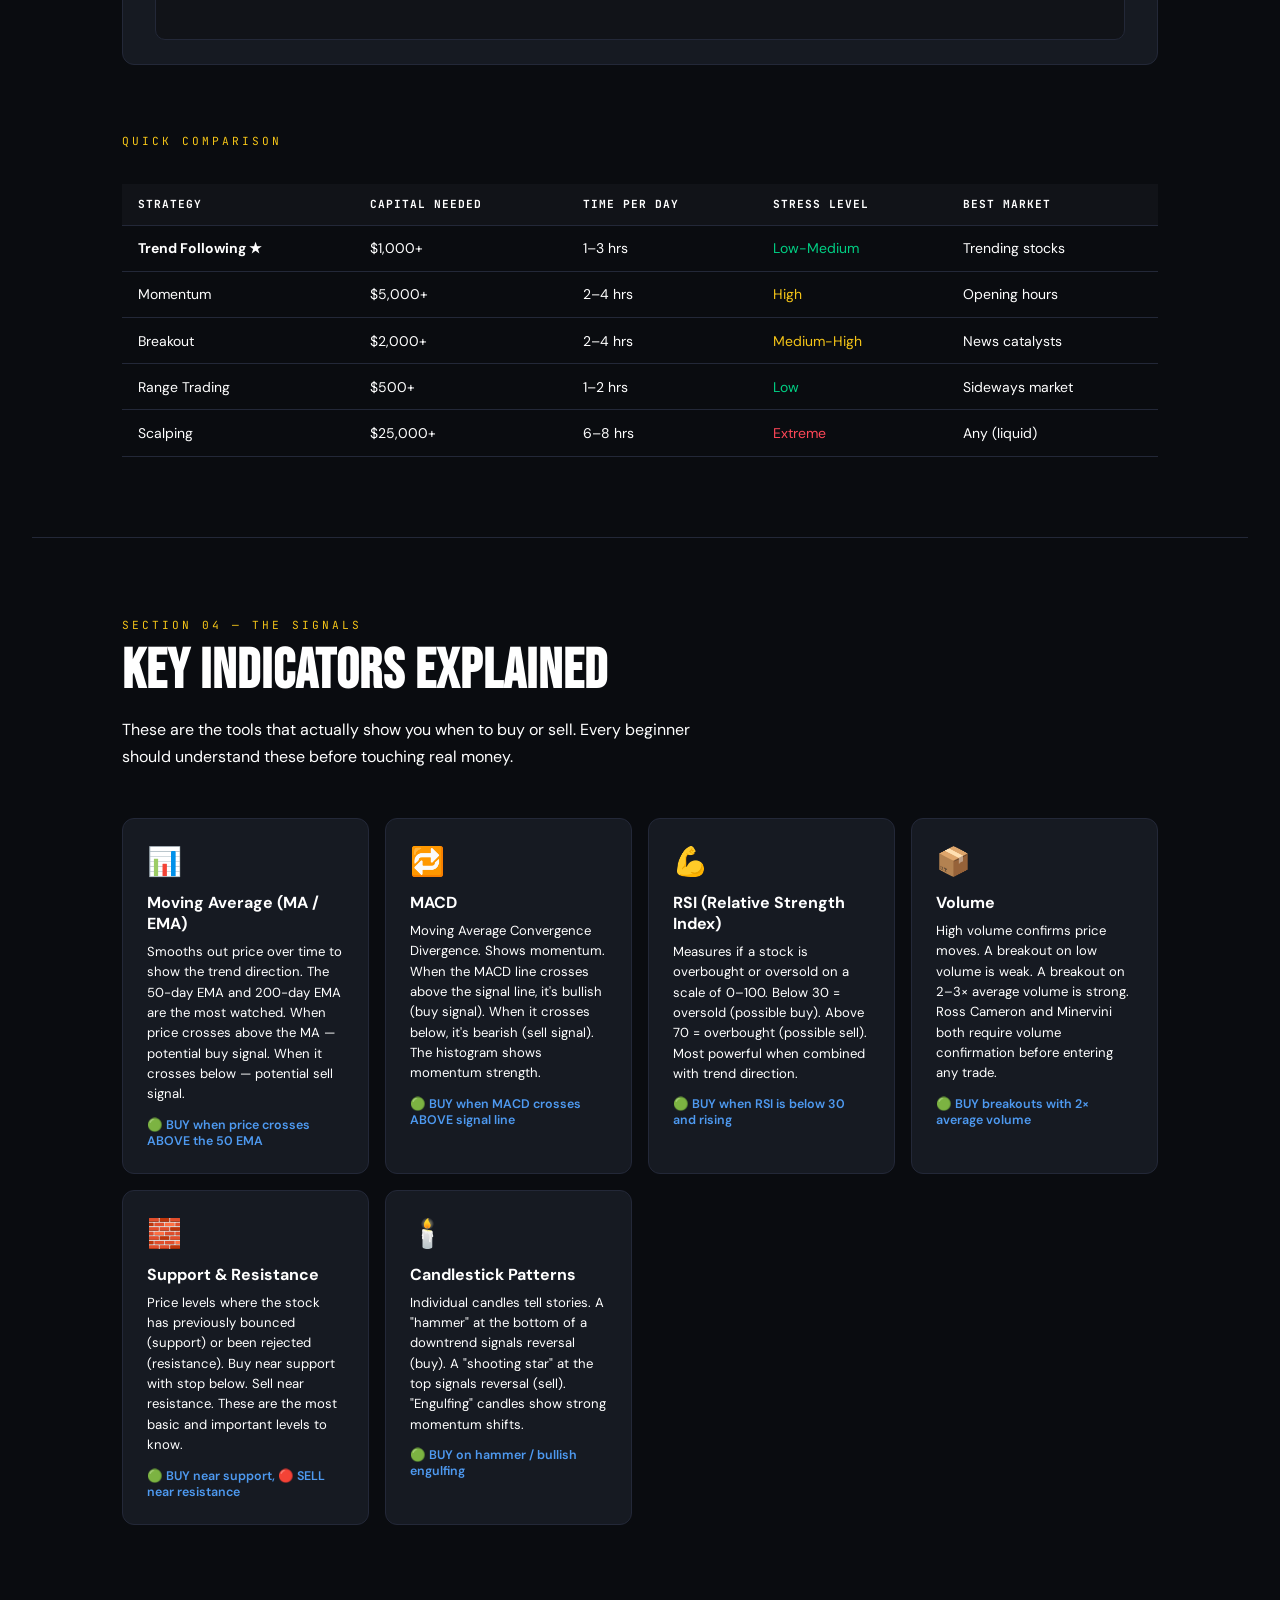
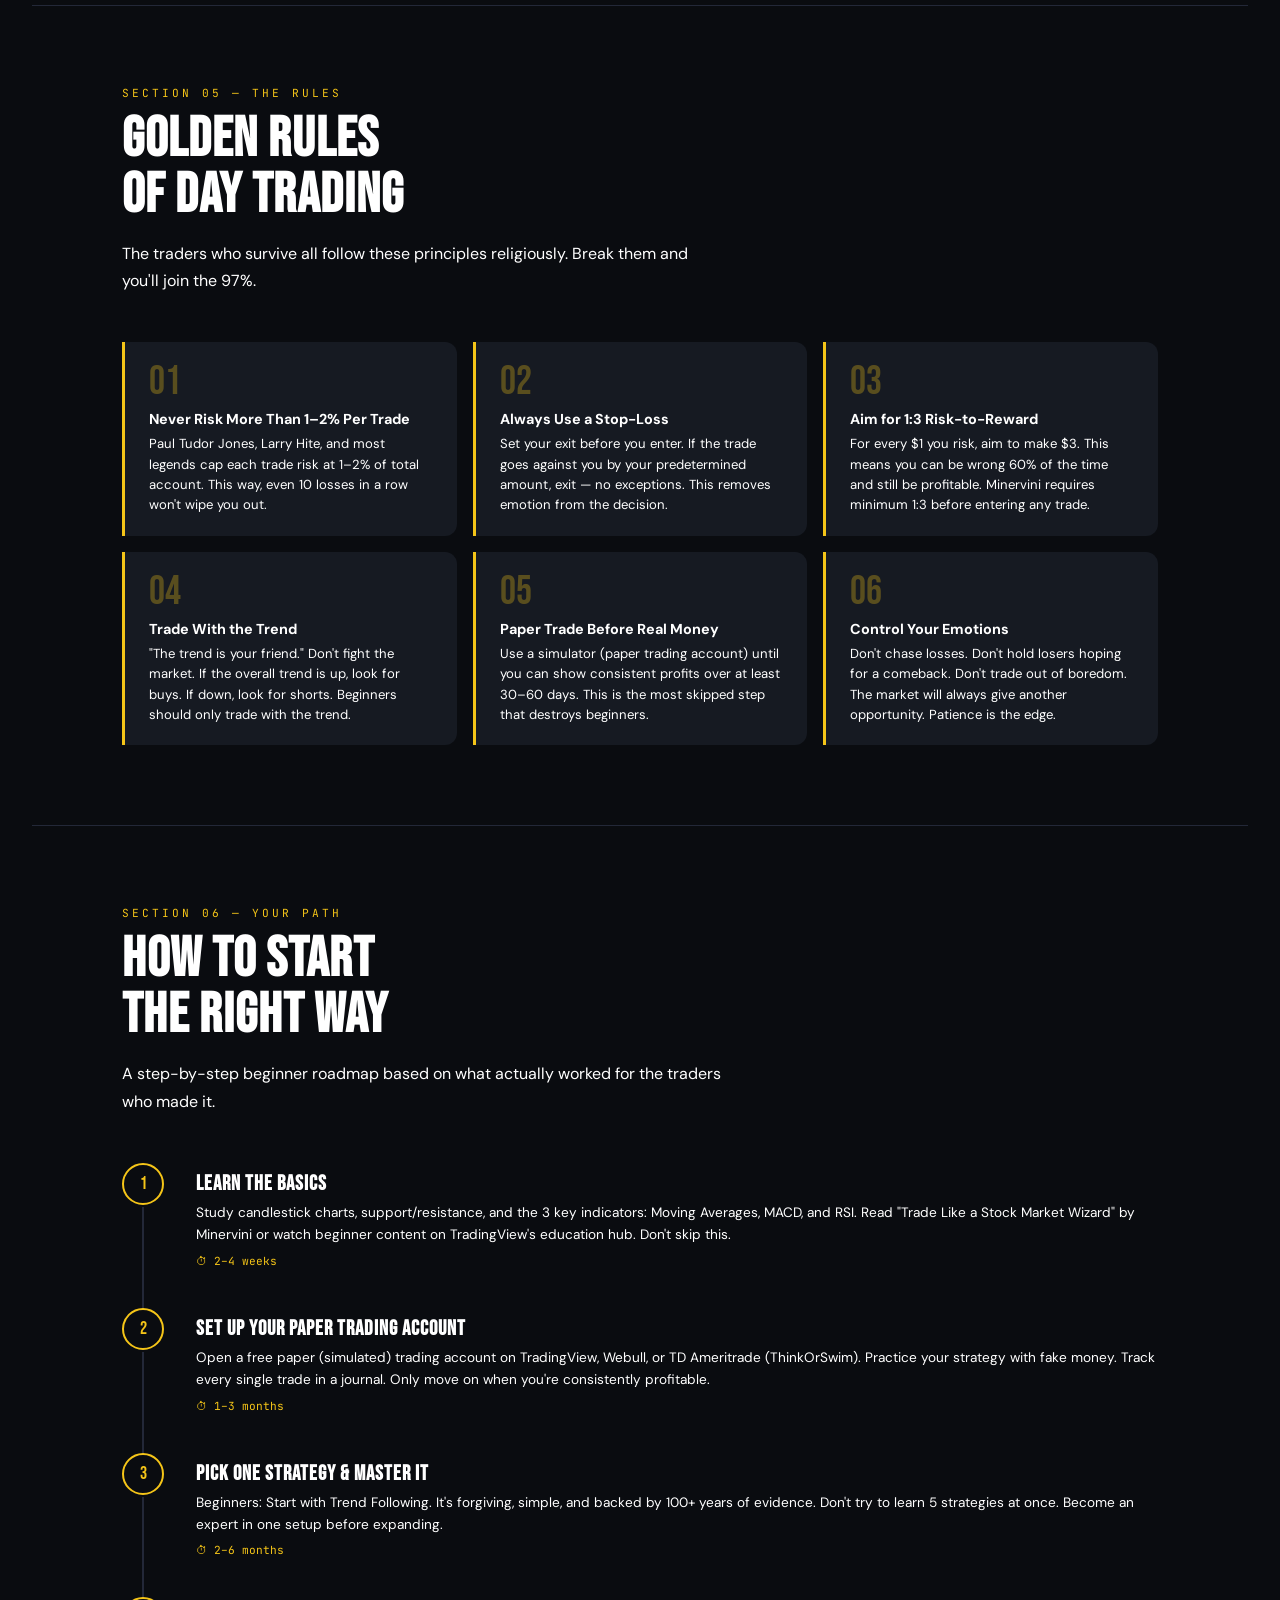
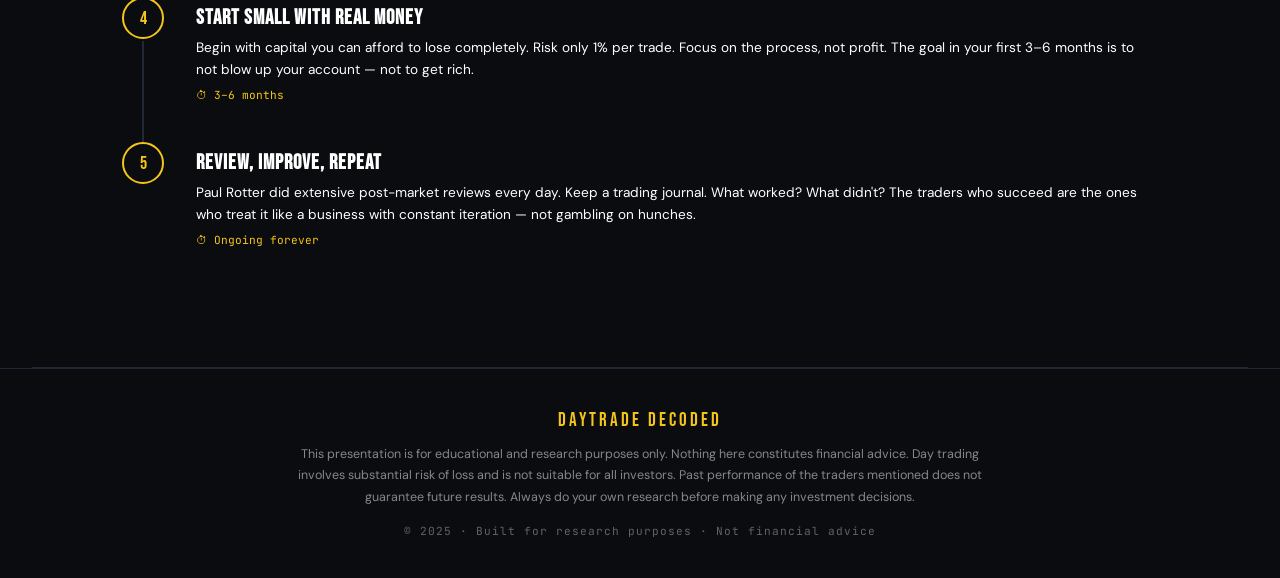
==== commit f91cb52f: "Update index.html" ====
--- a/index.html
+++ b/index.html
@@ -699,12 +699,12 @@
 
 <hr class="divider">
 
-<section style="display:flex; justify-content:center;">
+<!-- <section style="display:flex; justify-content:center;">
   <div class="cta-section reveal">
     <h2>PSE SCREENER</h2>
     <a href="PSE_screener.html" class="btn" onclick="alert('Open PSE Screener !')">Open PSE Screener →</a>
   </div>
-</section>
+</section> -->
 
  
 <!-- FOOTER -->
